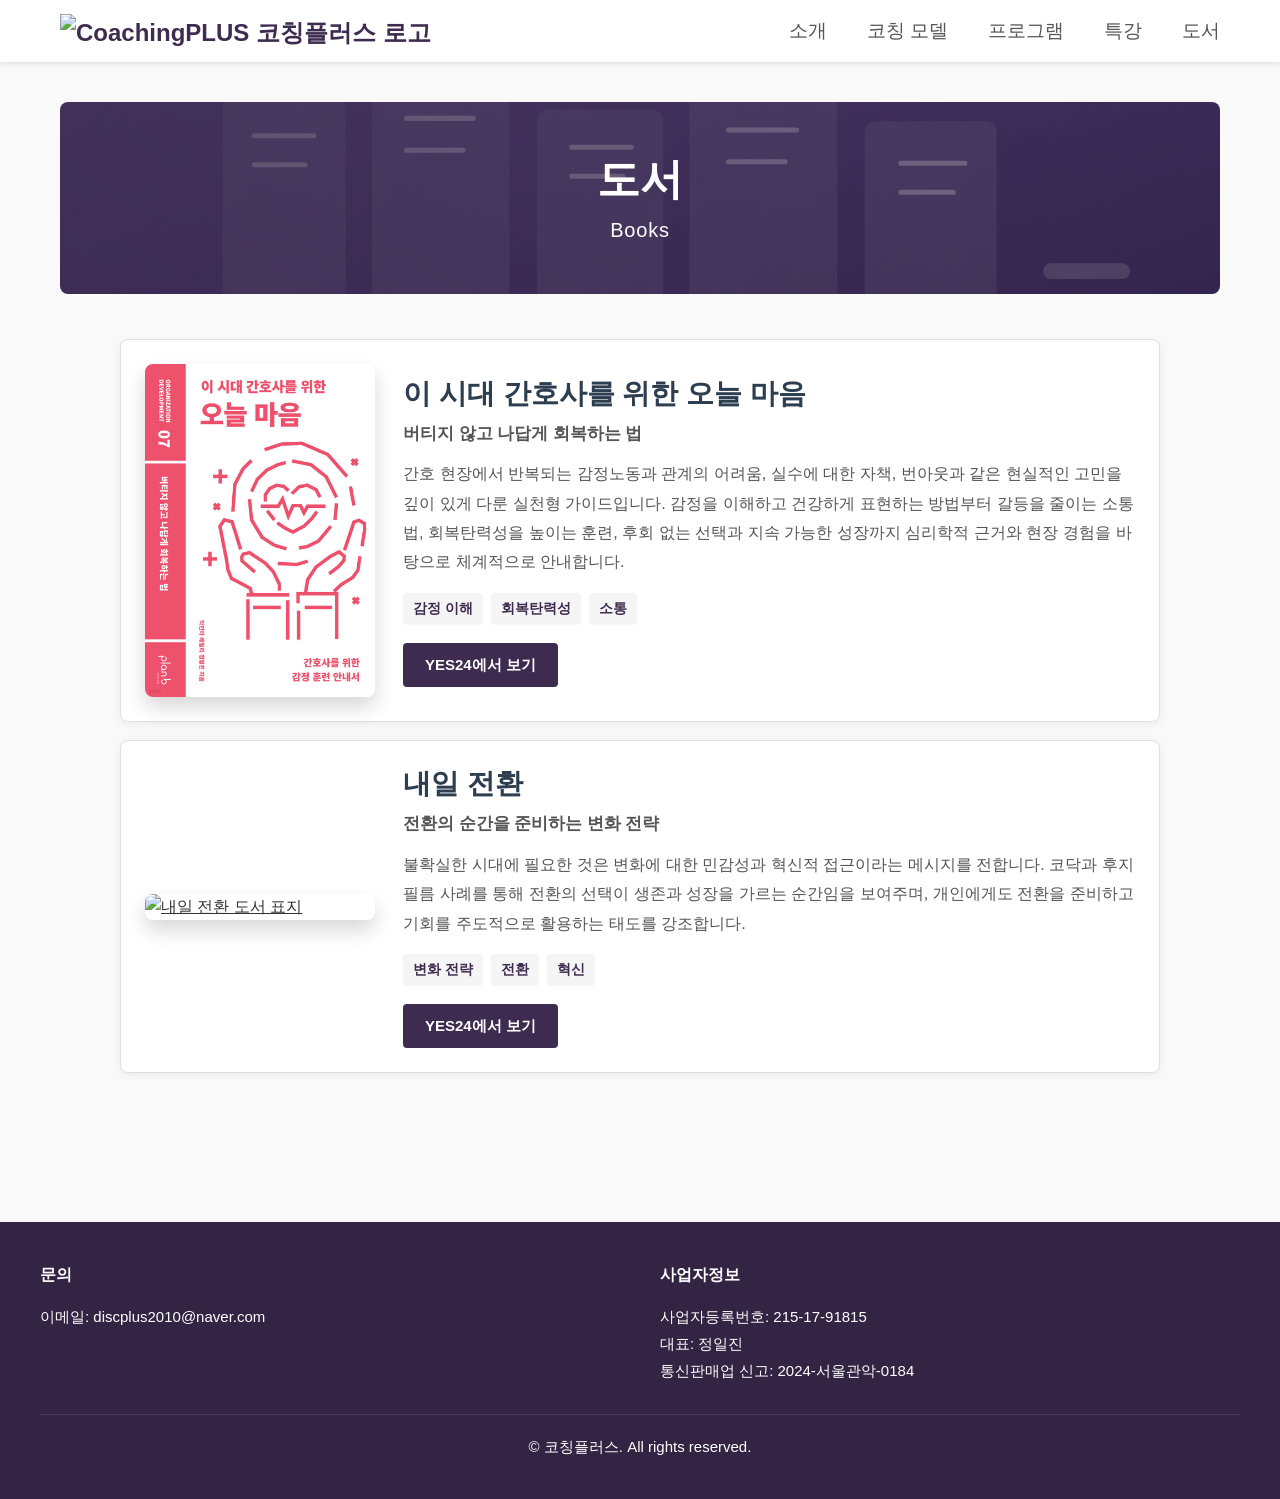
==== book.html @ 4f134e6f "Update CoachingPLUS website design" ====
﻿<!DOCTYPE html>
<html lang="ko">
<head>
    <meta charset="UTF-8">
    <meta name="viewport" content="width=device-width, initial-scale=1.0">
    <title>도서 - 코칭플러스</title>
    <meta name="description" content="코칭플러스의 도서 소개 페이지입니다.">
    <meta name="theme-color" content="#3e2c50">
    <link rel="stylesheet" href="./assets/css/main.css">
</head>
<body>
    <!-- 헤더 & 내비게이션 -->
    <header>
        <div class="header-container">
            <div class="logo">
                <h1>
                    <a href="./index.html">
                        <img class="logo-main" src="./assets/images/logo-main.png" alt="CoachingPLUS 코칭플러스 로고">
                        <img class="logo-symbol" src="./assets/images/logo-symbol.png" alt="CoachingPLUS 코칭플러스 로고">
                    </a>
                </h1>
            </div>
            <nav>
                <ul>
                    <li><a href="./index.html">소개</a></li>
                    <li><a href="./coaching-model.html">코칭 모델</a></li>
                    <li><a href="./programs.html">프로그램</a></li>
                    <li><a href="./special-lecture.html">특강</a></li>
                    <li><a href="./book.html">도서</a></li>
                </ul>
            </nav>
        </div>
    </header>

    <!-- 메인 콘텐츠 -->
    <main>
        <section class="book-hero" aria-labelledby="book-page-title">
            <div class="book-hero-content">
                <h1 id="book-page-title">도서</h1>
                <p>Books</p>
            </div>
        </section>

        <section class="book-path" aria-label="도서 목록">
            <article class="book-node">
                <div class="book-panel">
                    <a class="book-cover-link" href="https://www.yes24.com/product/goods/187260382" aria-label="YES24에서 이 시대 간호사를 위한 오늘 마음 도서 보기">
                        <img class="book-cover" src="./assets/images/이%20시대%20간호사를%20위한%20오늘%20마음%20표지.jfif" alt="이 시대 간호사를 위한 오늘 마음 도서 표지">
                    </a>
                    <div class="book-content">
                        <h2>이 시대 간호사를 위한 오늘 마음</h2>
                        <div class="book-subtitle">버티지 않고 나답게 회복하는 법</div>
                        <p>
                            간호 현장에서 반복되는 감정노동과 관계의 어려움, 실수에 대한 자책, 번아웃과 같은 현실적인 고민을 깊이 있게 다룬
                            실천형 가이드입니다. 감정을 이해하고 건강하게 표현하는 방법부터 갈등을 줄이는 소통법, 회복탄력성을 높이는 훈련, 후회 없는 선택과
                            지속 가능한 성장까지 심리학적 근거와 현장 경험을 바탕으로 체계적으로 안내합니다.
                        </p>
                        <div class="book-tags" aria-label="주요 키워드">
                            <span>감정 이해</span>
                            <span>회복탄력성</span>
                            <span>소통</span>
                        </div>
                        <div class="book-actions">
                            <a class="btn btn-primary" href="https://www.yes24.com/product/goods/187260382">YES24에서 보기</a>
                        </div>
                    </div>
                </div>
            </article>

            <article class="book-node">
                <div class="book-panel">
                    <a class="book-cover-link" href="https://www.yes24.com/product/goods/142873040" aria-label="YES24에서 내일 전환 도서 보기">
                        <img class="book-cover" src="./assets/images/내일%20전환%20표지.jfif" alt="내일 전환 도서 표지">
                    </a>
                    <div class="book-content">
                        <h2>내일 전환</h2>
                        <div class="book-subtitle">전환의 순간을 준비하는 변화 전략</div>
                        <p>
                            불확실한 시대에 필요한 것은 변화에 대한 민감성과 혁신적 접근이라는 메시지를 전합니다.
                            코닥과 후지필름 사례를 통해 전환의 선택이 생존과 성장을 가르는 순간임을 보여주며,
                            개인에게도 전환을 준비하고 기회를 주도적으로 활용하는 태도를 강조합니다.
                        </p>
                        <div class="book-tags" aria-label="주요 키워드">
                            <span>변화 전략</span>
                            <span>전환</span>
                            <span>혁신</span>
                        </div>
                        <div class="book-actions">
                            <a class="btn btn-primary" href="https://www.yes24.com/product/goods/142873040">YES24에서 보기</a>
                        </div>
                    </div>
                </div>
            </article>
        </section>
    </main>

    <!-- Footer -->
    <footer>
        <div class="footer-content">
            <div class="footer-section">
                <h3>문의</h3>
                <p>이메일: discplus2010@naver.com</p>
            </div>

            <div class="footer-section">
                <h3>사업자정보</h3>
                <p>사업자등록번호: 215-17-91815<br>대표: 정일진<br>통신판매업 신고: 2024-서울관악-0184</p>
            </div>
        </div>
        <div class="footer-bottom">
            <p>&copy; 코칭플러스. All rights reserved.</p>
        </div>
    </footer>
</body>
</html>
---- assets/css/main.css ----
﻿:root {
    color-scheme: light;
    --brand-dark: #332444;
    --brand-standard: #3e2c50;
    --brand-bright: #4b3765;
    --brand-border: #46375e;
    --text-black: #333333;
    --text-dark: #2c3e50;
    --text-body: #555555;
    --text-muted: #666666;
    --text-subtle: #7b8a97;
    --text-meta: #6c7a88;
    --text-desc: #4f5b66;
    --text-light: #999999;
    --text-white: #ffffff;
    --bg-page: #f9f9f9;
    --bg-surface: #ffffff;
    --bg-soft: #f5f5f5;
    --bg-soft-2: #e8e8e8;
    --gray-300: #bbbbbb;
    --gray-400: #999999;
    --border-light: #e0e0e0;
    --border-soft: #e8e8e8;
    --border-muted: #e0e6ec;
    --border-hover: #d6dde6;
}

* {
    margin: 0;
    padding: 0;
    box-sizing: border-box;
}

body {
    font-family: "Noto Sans KR", "Segoe UI", "Apple SD Gothic Neo", "Malgun Gothic", sans-serif;
    color: var(--text-black);
    line-height: 1.6;
    background-color: var(--bg-page);
}

a {
    color: inherit;
}

a:focus-visible,
button:focus-visible {
    outline: 2px solid var(--brand-standard);
    outline-offset: 2px;
}

button {
    font-family: inherit;
}

header {
    background-color: var(--bg-surface);
    box-shadow: 0 2px 4px rgba(0, 0, 0, 0.1);
    position: sticky;
    top: 0;
    z-index: 100;
}

.header-container {
    display: flex;
    justify-content: space-between;
    align-items: center;
    max-width: 1200px;
    margin: 0 auto;
    padding: 0 20px;
}

.logo h1 {
    font-size: 24px;
    font-weight: 700;
    color: var(--brand-standard);
    padding: 6px 0;
}

.logo a {
    display: inline-flex;
    align-items: center;
    gap: 8px;
    text-decoration: none;
}

.logo img {
    display: block;
    height: 44px;
    width: auto;
    margin-top: 6px;
    transform: translateY(2px);
}

header .logo .logo-main {
    display: block;
}

header .logo .logo-symbol {
    display: none;
}

nav ul {
    list-style: none;
    display: flex;
    gap: 40px;
}

nav a {
    text-decoration: none;
    color: var(--text-body);
    font-size: 19px;
    font-weight: 500;
    transition: color 0.3s;
}

nav a:hover {
    color: var(--brand-standard);
}

main {
    max-width: 1200px;
    margin: 0 auto;
    padding: 0 20px;
}

.page-header {
    background: linear-gradient(135deg, var(--bg-soft) 0%, var(--bg-soft-2) 100%);
    padding: 60px 20px;
    text-align: center;
    border-radius: 8px;
    margin: 40px 0 60px;
}

.page-header h1 {
    font-size: 42px;
    font-weight: 700;
    color: var(--brand-standard);
    margin-bottom: 15px;
}

.page-header p {
    font-size: 20px;
    font-weight: 600;
    color: var(--text-body);
}

.btn {
    padding: 14px 32px;
    font-size: 16px;
    font-weight: 600;
    border: none;
    border-radius: 4px;
    cursor: pointer;
    transition: all 0.3s;
    text-decoration: none;
    display: inline-block;
}

.btn-primary {
    background-color: var(--brand-standard);
    color: var(--text-white);
}

.btn-primary:hover {
    background-color: var(--brand-dark);
    transform: translateY(-2px);
    box-shadow: 0 4px 8px rgba(0, 0, 0, 0.2);
}

.btn-secondary {
    background-color: var(--gray-300);
    color: var(--text-white);
}

.btn-secondary:hover {
    background-color: var(--gray-400);
    transform: translateY(-2px);
    box-shadow: 0 4px 8px rgba(0, 0, 0, 0.2);
}

.btn-outline {
    background-color: var(--bg-surface);
    border: 2px solid var(--brand-standard);
    color: var(--brand-standard);
}

.btn-outline:hover {
    background-color: var(--brand-standard);
    color: var(--text-white);
}

footer {
    background-color: var(--brand-dark);
    color: var(--text-white);
    padding: 40px 20px;
    margin-top: 80px;
}

.footer-content {
    max-width: 1200px;
    margin: 0 auto;
    display: grid;
    grid-template-columns: repeat(auto-fit, minmax(250px, 1fr));
    gap: 40px;
    margin-bottom: 30px;
}

.footer-section h3 {
    font-size: 16px;
    font-weight: 700;
    margin-bottom: 15px;
    color: var(--text-white);
}

.footer-section p {
    font-size: 15px;
    color: var(--text-white);
    line-height: 1.8;
}

.footer-bottom {
    max-width: 1200px;
    margin: 0 auto;
    padding-top: 20px;
    border-top: 1px solid var(--brand-border);
    text-align: center;
    font-size: 15px;
    color: var(--text-white);
}

/* Programs accordion */
.programs-accordion details {
    background: var(--bg-surface);
    border: 1px solid var(--border-light);
    border-radius: 8px;
    box-shadow: 0 2px 8px rgba(0, 0, 0, 0.06);
    overflow: hidden;
}

.programs-accordion summary {
    list-style: none;
    cursor: pointer;
    padding: 20px 22px;
    position: relative;
    padding-right: 48px;
}

.programs-accordion summary::-webkit-details-marker {
    display: none;
}

.programs-accordion summary::after {
    content: "∨";
    position: absolute;
    right: 20px;
    top: 50%;
    color: #aaaaaa;
    font-size: 0.92rem;
    font-weight: 700;
    line-height: 1;
    transform: translateY(-50%) scaleX(1.28) scaleY(0.72);
    transition: transform 0.22s ease;
}

.programs-accordion details[open] summary::after {
    transform: translateY(-50%) rotate(180deg) scaleX(1.28) scaleY(0.72);
}

.programs-accordion details[open] summary {
    border-bottom: 1px solid var(--border-light);
}

@media (max-width: 768px) {
    .programs-accordion summary {
        padding: 18px 18px;
        padding-right: 44px;
    }

    .programs-accordion summary::after {
        right: 16px;
    }
}

@media (max-width: 768px) {
    .header-container {
        flex-direction: column;
        gap: 15px;
    }

    nav ul {
        gap: 15px;
        font-size: 15px;
    }

    .page-header h1 {
        font-size: 32px;
    }

    .logo img {
        height: 34px;
        margin-top: 6px;
        transform: translateY(2px);
    }

    header .logo .logo-main {
        display: none;
    }

    header .logo .logo-symbol {
        display: inline-block;
    }
}

/* Home page */
.home-hero {
    position: relative;
    overflow: hidden;
    border-radius: 8px;
    margin: 40px 0 0;
    min-height: 370px;
    padding: 84px 24px;
    text-align: center;
    background-color: var(--brand-standard);
}

.home-hero-bg {
    position: absolute;
    inset: 0;
    background-image: url('../images/home-hero-temp.svg');
    background-size: cover;
    background-position: center;
}

.home-hero-overlay {
    position: absolute;
    inset: 0;
    background: var(--brand-dark);
    opacity: 0.65;
}

.home-hero-content {
    position: relative;
    z-index: 2;
    max-width: 920px;
    margin: 0 auto;
}

.home-hero h2 {
    font-size: 50px;
    font-weight: 700;
    color: var(--text-white);
    margin-bottom: 20px;
    line-height: 1.18;
}

.home-hero p {
    color: var(--text-white);
    font-size: 25px;
    font-weight: 700;
    line-height: 1.5;
}

.home-focus {
    background-color: var(--bg-page);
    padding: 56px 0 96px;
}

.home-focus h2 {
    text-align: center;
    color: var(--text-dark);
    font-size: 1.65rem;
    font-weight: 700;
    margin-bottom: 2.1rem;
}

.home-page-links {
    margin: 16px 0 94px;
    padding: 0;
}

.home-page-link-intro {
    max-width: 1040px;
    margin: 0 auto 1.35rem;
    color: var(--text-dark);
    font-size: 1.28rem;
    font-weight: 500;
    line-height: 1.7;
    text-align: center;
}

.home-page-link-grid {
    display: grid;
    grid-template-columns: 1fr;
    gap: 10px;
    max-width: 1040px;
    margin: 0 auto;
}

.home-page-link {
    position: relative;
    display: grid;
    grid-template-columns: minmax(150px, 205px) 1fr;
    align-items: center;
    gap: 18px;
    min-height: 104px;
    padding: 16px 22px;
    border-radius: 10px;
    overflow: hidden;
    text-decoration: none;
    font-size: 16px;
    color: var(--text-white);
    border: 1px solid rgba(255, 255, 255, 0.18);
    background-size: cover;
    background-position: center;
    background-repeat: no-repeat;
    transition: transform 0.2s ease, box-shadow 0.2s ease, filter 0.2s ease;
}

.home-page-link-title {
    display: block;
    font-size: 24px;
    font-weight: 700;
    line-height: 1.2;
    text-shadow: 0 1px 2px rgba(0, 0, 0, 0.28);
}

.home-page-link-desc {
    display: block;
    font-size: 18px;
    font-weight: 400;
    color: var(--text-white);
    line-height: 1.5;
    text-shadow: 0 1px 2px rgba(0, 0, 0, 0.25);
}

.home-page-link-model {
    background-image: linear-gradient(120deg, rgba(67, 78, 96, 0.83) 0%, rgba(61, 72, 89, 0.72) 56%, rgba(56, 66, 82, 0.66) 100%), url('../images/link-model-temp.svg');
}

.home-page-link-programs {
    background-image: linear-gradient(120deg, rgba(74, 93, 89, 0.84) 0%, rgba(68, 85, 82, 0.74) 54%, rgba(62, 78, 76, 0.68) 100%), url('../images/link-programs-temp.svg');
}

.home-page-link-lecture {
    background-image: linear-gradient(120deg, rgba(92, 83, 99, 0.84) 0%, rgba(84, 75, 92, 0.74) 56%, rgba(78, 70, 86, 0.68) 100%), url('../images/link-lecture-temp.svg');
}

.home-page-link-book {
    background-image: linear-gradient(120deg, rgba(97, 88, 76, 0.84) 0%, rgba(89, 80, 70, 0.74) 56%, rgba(80, 72, 64, 0.68) 100%), url('../images/link-book-temp.svg');
}

.home-page-link:hover,
.home-page-link:focus-visible {
    transform: translateY(-1px);
    box-shadow: 0 8px 16px rgba(0, 0, 0, 0.16);
    filter: brightness(1.04);
}

.home-focus-grid {
    display: grid;
    grid-template-columns: repeat(2, minmax(0, 1fr));
    gap: 14px;
    max-width: 1040px;
    margin: 0 auto;
}

.focus-card {
    position: relative;
    height: 214px;
    border-radius: 10px;
    overflow: hidden;
}

.focus-card-bg {
    position: absolute;
    inset: 0;
    background-size: cover;
    background-position: center;
    filter: saturate(0.85) brightness(0.87);
    transition: transform 0.3s ease;
}

.focus-card-overlay {
    position: absolute;
    inset: 0;
    background: linear-gradient(140deg, rgba(46, 37, 67, 0.79) 0%, rgba(36, 30, 56, 0.73) 100%);
    opacity: 0.66;
    transition: opacity 0.3s ease;
}

.focus-card-perspectives .focus-card-overlay {
    background: linear-gradient(140deg, rgba(59, 45, 85, 0.8) 0%, rgba(37, 53, 75, 0.72) 100%);
}

.focus-card-process .focus-card-overlay {
    background: linear-gradient(140deg, rgba(45, 68, 79, 0.79) 0%, rgba(53, 64, 77, 0.72) 100%);
}

.focus-card-concept .focus-card-overlay {
    background: linear-gradient(140deg, rgba(76, 49, 88, 0.8) 0%, rgba(60, 43, 76, 0.72) 100%);
}

.focus-card-intervention .focus-card-overlay {
    background: linear-gradient(140deg, rgba(82, 57, 54, 0.8) 0%, rgba(62, 51, 70, 0.72) 100%);
}

.focus-card-content {
    position: relative;
    z-index: 2;
    width: 100%;
    height: 100%;
    padding: 0.95rem;
    display: flex;
    align-items: center;
}

.focus-card-left {
    width: 38%;
    min-width: 0;
}

.focus-card-left h3 {
    color: var(--text-white);
    font-size: 1.62rem;
    font-weight: 700;
    line-height: 1.3;
}

.focus-card-left p {
    margin-top: 3px;
    color: var(--text-white);
    font-size: 1.04rem;
    font-weight: 400;
}

.focus-card-divider {
    width: 1px;
    height: 56px;
    margin: 0 8px;
    flex-shrink: 0;
    background: rgba(220, 224, 242, 0.23);
}

.focus-card-right {
    width: 62%;
    color: var(--text-white);
    font-size: 1.24rem;
    font-weight: 400;
    line-height: 1.58;
}

.focus-card:hover .focus-card-bg,
.focus-card:focus-within .focus-card-bg {
    transform: scale(1.05);
}

.focus-card:hover .focus-card-overlay,
.focus-card:focus-within .focus-card-overlay {
    opacity: 0.55;
}

.bg-perspectives {
    background-image: url('../images/card-perspectives-temp.svg');
}

.bg-process {
    background-image: url('../images/card-process-temp.svg');
}

.bg-concept {
    background-image: url('../images/card-concept-temp.svg');
}

.bg-intervention {
    background-image: url('../images/card-intervention-temp.svg');
}

@media (max-width: 768px) {
    .home-hero {
        min-height: 300px;
        padding: 64px 18px;
        margin: 40px 0 0;
    }

    .home-hero h2 {
        font-size: 36px;
    }

    .home-hero p {
        font-size: 19.5px;
        font-weight: 700;
        line-height: 1.6;
    }

    .home-focus {
        padding: 42px 0 82px;
    }

    .home-focus h2 {
        font-size: 1.42rem;
        margin-bottom: 1.8rem;
    }

    .focus-card-content {
        padding: 0.65rem;
    }

    .focus-card-left h3 {
        font-size: 1.26rem;
    }

    .focus-card-left p {
        font-size: 0.86rem;
    }

    .focus-card-right {
        font-size: 1rem;
    }

    .home-page-links {
        padding: 0;
        margin: 8px 0 76px;
    }

    .home-page-link-intro {
        margin-bottom: 1.05rem;
        padding: 0 0.5rem;
        font-size: 1.08rem;
        line-height: 1.65;
    }

    .home-page-link {
        grid-template-columns: minmax(110px, 136px) 1fr;
        gap: 12px;
        min-height: 92px;
        padding: 13px 15px;
    }

    .home-page-link-title {
        font-size: 19.5px;
    }

    .home-page-link-desc {
        font-size: 15px;
        font-weight: 400;
    }
}

/* Coaching model page */
.cm-page-header {
    background-color: var(--brand-dark);
    background-image: linear-gradient(120deg, rgba(51, 36, 68, 0.72), rgba(47, 34, 71, 0.5)), url('../images/model-hero-temp.svg');
    background-size: cover;
    background-position: center;
    text-align: center;
    padding: 3rem 2rem;
    border-radius: 8px;
    margin: 40px 0 0;
}

.cm-page-header h1 {
    font-size: 2.7rem;
    font-weight: 700;
    color: var(--text-white);
    line-height: 1.35;
}

.cm-page-header p {
    margin-top: 6px;
    font-size: 1.25rem;
    color: var(--text-white);
    opacity: 1;
    letter-spacing: 0.04em;
}

.stages-wrap {
    background: var(--bg-page);
    padding: 2.5rem 2rem;
    margin-bottom: 80px;
}

.stage {
    display: flex;
    align-items: stretch;
}

.tl-col {
    width: 52px;
    flex-shrink: 0;
    display: flex;
    flex-direction: column;
    align-items: center;
}

.tl-dot {
    width: 39px;
    height: 39px;
    border-radius: 50%;
    background: var(--brand-bright);
    color: var(--text-white);
    font-size: 1rem;
    font-weight: 700;
    display: flex;
    align-items: center;
    justify-content: center;
}

.tl-line {
    width: 2px;
    background: #cbb7de;
    flex: 1;
    margin-top: 8px;
}

.stage-body {
    flex: 1;
    padding-left: 1.3rem;
    padding-bottom: 1.9rem;
}

.stage:last-child .stage-body {
    padding-bottom: 0;
}

.stage-hd-card {
    height: 108px;
    border-radius: 8px;
    overflow: hidden;
    position: relative;
}

.hd-bg {
    position: absolute;
    inset: 0;
    background-size: cover;
    background-position: center;
    display: none;
}

.hd-ov {
    position: absolute;
    inset: 0;
    background: var(--brand-dark);
    opacity: 1;
}

.hd-txt {
    position: relative;
    z-index: 2;
    padding: 0.72rem 1.25rem;
    height: 100%;
    display: flex;
    flex-direction: column;
    justify-content: center;
}

.hd-label {
    font-size: 0.8rem;
    color: var(--text-white);
    opacity: 1;
    letter-spacing: 0.1em;
    font-weight: 700;
    margin-bottom: 3px;
}

.hd-title {
    font-size: 1.28rem;
    font-weight: 700;
    color: var(--text-white);
    line-height: 1.35;
}

.hd-desc {
    font-size: 0.94rem;
    color: var(--text-white);
    opacity: 1;
    margin-top: 2px;
    line-height: 1.5;
}

.model-cards {
    margin-top: 6px;
    display: flex;
    flex-direction: column;
    gap: 8px;
}

.mcard {
    background: var(--bg-surface);
    border: 1px solid var(--border-light);
    border-radius: 8px;
    overflow: hidden;
}

.mcard.featured {
    border: 1px solid var(--border-light);
    border-radius: 8px;
}

.mbtn {
    width: 100%;
    display: flex;
    align-items: center;
    justify-content: space-between;
    padding: 1rem 1.2rem;
    background: none;
    border: none;
    cursor: pointer;
    text-align: left;
    gap: 8px;
}

.mbtn:hover {
    background: var(--bg-soft);
}

.mbtn-left {
    display: flex;
    flex-direction: column;
}

.mkr {
    font-size: 1.08rem;
    font-weight: 700;
    color: var(--text-black);
    line-height: 1.4;
}

.men {
    font-size: 0.88rem;
    color: var(--text-body);
    margin-top: 2px;
    line-height: 1.45;
}

.acc-icon {
    flex-shrink: 0;
    min-width: 1.35rem;
    font-size: 0.82rem;
    font-weight: 700;
    color: #aaaaaa;
    line-height: 1;
    text-align: center;
    transform: scaleX(1.28) scaleY(0.72);
    transition: transform 0.22s ease;
}

.mbtn[aria-expanded="true"] .acc-icon {
    transform: rotate(180deg) scaleX(1.28) scaleY(0.72);
}

.mdetail {
    display: none;
    border-top: 1px solid var(--border-light);
}

.mdetail-inner {
    display: flex;
}

.mdetail-img {
    width: 130px;
    flex-shrink: 0;
    min-height: 100px;
    background-size: cover;
    background-position: center;
}

.mdetail-img.no-img {
    display: none;
}

.mdetail-text {
    flex: 1;
    padding: 0.95rem 1.2rem;
}

.msummary {
    font-size: 0.98rem;
    font-weight: 500;
    color: var(--text-black);
    line-height: 1.75;
}

.mrole {
    font-size: 0.88rem;
    color: var(--brand-standard);
    font-weight: 700;
    margin-top: 6px;
    line-height: 1.5;
}

@media (max-width: 900px) {
    .stages-wrap {
        padding: 2rem 0.5rem;
    }
}

@media (max-width: 768px) {
    .cm-page-header {
        padding: 2.4rem 1.3rem;
    }

    .cm-page-header h1 {
        font-size: 2.05rem;
    }

    .cm-page-header p {
        font-size: 1rem;
    }

    .stage-body {
        padding-left: 0.9rem;
        padding-bottom: 1.6rem;
    }

    .stage-hd-card {
        height: 104px;
    }

    .hd-title {
        font-size: 1.1rem;
    }

    .hd-desc {
        font-size: 0.82rem;
    }

    .mkr {
        font-size: 0.98rem;
    }

    .men {
        font-size: 0.8rem;
    }

    .msummary {
        font-size: 0.9rem;
    }

    .mrole {
        font-size: 0.8rem;
    }

    .mdetail-inner {
        flex-direction: column;
    }

    .mdetail-img {
        width: 100%;
        min-height: 130px;
    }
}

/* Programs page */
.programs-intro {
    max-width: 800px;
    margin: 40px auto 30px;
    color: var(--text-body);
    font-size: 16px;
    line-height: 1.7;
}

.programs-accordion {
    max-width: 900px;
    margin: 0 auto 80px;
    display: grid;
    gap: 16px;
}

.programs-accordion summary {
    display: grid;
    grid-template-columns: 1fr auto;
    gap: 12px;
    align-items: center;
}

.programs-accordion .summary-text {
    display: grid;
    gap: 6px;
}

.programs-accordion .summary-title {
    font-size: 18px;
    font-weight: 700;
    color: var(--brand-standard);
}

.programs-accordion .summary-desc {
    font-size: 15px;
    font-weight: 600;
    color: var(--text-muted);
}

.programs-accordion .program-body {
    display: grid;
    gap: 12px;
    padding: 16px 20px 20px;
    color: var(--text-body);
    font-size: 15px;
    line-height: 1.7;
}

.programs-accordion .program-body h3 {
    font-size: 15px;
    color: var(--brand-standard);
}

.programs-accordion .program-body ul {
    list-style: none;
    display: grid;
    gap: 8px;
}

.programs-accordion .program-body li {
    padding-left: 16px;
    position: relative;
}

.programs-accordion .program-body li:before {
    content: '•';
    position: absolute;
    left: 0;
    color: var(--text-light);
}

@media (max-width: 768px) {
    .programs-intro {
        margin: 30px 0 20px;
        font-size: 15px;
    }

    .programs-accordion summary {
        padding: 18px 18px;
    }

    .programs-accordion .summary-title {
        font-size: 16px;
    }

    .programs-accordion .summary-desc {
        font-size: 15px;
    }
}

/* Special lecture page */
.lecture-page-header {
    background-color: var(--brand-dark);
    background-image: linear-gradient(120deg, rgba(51, 36, 68, 0.72), rgba(47, 34, 71, 0.5)), url('../images/lecture-hero-temp.svg');
    background-size: cover;
    background-position: center;
    text-align: center;
    padding: 3rem 2rem;
    border-radius: 8px;
    margin: 40px 0 0;
}

.lecture-page-header h1 {
    font-size: 2.7rem;
    font-weight: 700;
    color: var(--text-white);
    line-height: 1.35;
}

.lecture-page-header p {
    margin-top: 6px;
    font-size: 1.25rem;
    color: var(--text-white);
    opacity: 1;
    letter-spacing: 0.04em;
}

.lecture-programs {
    background: var(--bg-page);
    padding: 2.8rem 2rem 3.8rem;
    margin-bottom: 88px;
}

.lecture-desc {
    max-width: 1040px;
    margin: 0 auto 1.6rem;
    text-align: center;
    color: var(--text-body);
}

.lecture-desc p {
    font-size: 1.08rem;
    font-weight: 600;
    line-height: 1.75;
}

.lecture-tab-list {
    display: grid;
    grid-template-columns: repeat(3, minmax(0, 1fr));
    gap: 12px;
    max-width: 1040px;
    margin: 0 auto;
}

.lecture-tab-btn {
    position: relative;
    min-height: 82px;
    padding: 0.92rem 1.05rem;
    border: 1px solid var(--border-light);
    border-radius: 8px;
    background: var(--bg-surface);
    color: var(--text-body);
    cursor: pointer;
    text-align: left;
    box-shadow: 0 4px 12px rgba(0, 0, 0, 0.06);
    transition: transform 0.2s ease, box-shadow 0.2s ease, border-color 0.2s ease, background-color 0.2s ease;
}

.lecture-tab-btn::before {
    content: "";
    position: absolute;
    top: 0;
    left: 0;
    right: 0;
    height: 4px;
    background: var(--brand-standard);
    opacity: 0.45;
}

.lecture-tab-btn:hover,
.lecture-tab-btn:focus-visible {
    transform: translateY(-2px);
    border-color: var(--brand-standard);
    box-shadow: 0 10px 20px rgba(62, 44, 80, 0.14);
}

.lecture-tab-btn.active {
    background: var(--brand-standard);
    border-color: var(--brand-standard);
    color: var(--text-white);
    box-shadow: 0 12px 24px rgba(62, 44, 80, 0.22);
}

.lecture-tab-btn.active::before {
    background: rgba(255, 255, 255, 0.68);
    opacity: 1;
}

.lecture-tab-title,
.lecture-tab-subtitle {
    display: block;
}

.lecture-tab-title {
    font-size: 1.08rem;
    font-weight: 700;
    line-height: 1.25;
}

.lecture-tab-subtitle {
    margin-top: 5px;
    font-size: 0.88rem;
    font-weight: 600;
    color: var(--text-body);
}

.lecture-tab-btn.active .lecture-tab-subtitle {
    color: var(--text-white);
}

.lecture-panel-wrap {
    max-width: 1040px;
    margin: 0 auto;
    padding-top: 1.4rem;
}

.lecture-panel {
    display: none;
}

.lecture-panel.active {
    display: block;
}

.lecture-panel-lead {
    color: var(--text-black);
    font-size: 1.16rem;
    font-weight: 600;
    line-height: 1.7;
    margin: 0 0 1.1rem;
    padding: 0 2px;
}

.lecture-card-stack {
    display: grid;
    gap: 12px;
}

.lecture-topic-card {
    background: var(--bg-surface);
    border: 1px solid var(--border-light);
    border-left: 5px solid var(--brand-standard);
    border-radius: 8px;
    padding: 1.2rem 1.35rem;
    box-shadow: 0 3px 10px rgba(0, 0, 0, 0.06);
}

.lecture-topic-card h2 {
    color: var(--text-dark);
    font-size: 1.18rem;
    font-weight: 700;
    line-height: 1.35;
    margin-bottom: 6px;
}

.lecture-topic-card p {
    color: var(--text-black);
    font-size: 1rem;
    font-weight: 500;
    line-height: 1.7;
}

.lecture-card-model {
    margin-top: 7px;
    color: var(--brand-bright);
    font-size: 0.94rem;
    font-weight: 700;
    line-height: 1.5;
}

.lecture-tags {
    display: flex;
    flex-wrap: wrap;
    gap: 6px;
    margin-top: 10px;
}

.lecture-tags span {
    display: inline-flex;
    align-items: center;
    min-height: 28px;
    padding: 4px 10px;
    border-radius: 999px;
    background: #f0ecf5;
    color: var(--brand-bright);
    font-size: 0.78rem;
    font-weight: 700;
}

@media (max-width: 768px) {
    .lecture-page-header {
        padding: 2.4rem 1.3rem;
    }

    .lecture-page-header h1 {
        font-size: 2.05rem;
    }

    .lecture-page-header p {
        font-size: 1rem;
    }

    .lecture-programs {
        padding: 1.7rem 0.5rem 2.5rem;
    }

    .lecture-desc p {
        font-size: 0.96rem;
    }

    .lecture-tab-list {
        grid-template-columns: 1fr;
        gap: 9px;
    }

    .lecture-tab-btn {
        min-height: 76px;
        text-align: center;
    }

    .lecture-tab-title {
        font-size: 1rem;
    }

    .lecture-tab-subtitle {
        font-size: 0.86rem;
    }

    .lecture-panel-lead {
        font-size: 1rem;
        line-height: 1.65;
        margin-bottom: 0.9rem;
    }

    .lecture-topic-card {
        padding: 1.05rem 1.1rem;
    }

    .lecture-topic-card h2 {
        font-size: 1.02rem;
    }

    .lecture-topic-card p {
        font-size: 0.9rem;
    }
}

/* Book page */
.book-hero {
    position: relative;
    overflow: hidden;
    background-color: var(--brand-dark);
    background-image: linear-gradient(120deg, rgba(51, 36, 68, 0.72), rgba(47, 34, 71, 0.5)), url('../images/book-hero-temp.svg');
    background-size: cover;
    background-position: center;
    text-align: center;
    padding: 3rem 2rem;
    border-radius: 8px;
    margin: 40px 0 0;
}

.book-hero-content {
    position: relative;
    z-index: 2;
    max-width: 1040px;
    margin: 0 auto;
}

.book-hero-content p {
    margin-top: 6px;
    color: var(--text-white);
    opacity: 1;
    font-size: 1.25rem;
    letter-spacing: 0.04em;
}

.book-hero-content h1 {
    font-size: 2.7rem;
    font-weight: 700;
    color: var(--text-white);
    line-height: 1.35;
}

.book-path {
    max-width: none;
    margin: 0 0 88px;
    padding: 2.8rem 2rem 3.8rem;
    background: var(--bg-page);
}

.book-node {
    max-width: 1040px;
    margin: 0 auto 18px;
}

.book-panel {
    display: grid;
    grid-template-columns: minmax(170px, 230px) 1fr;
    gap: 28px;
    align-items: center;
    background: var(--bg-surface);
    border: 1px solid var(--border-light);
    border-radius: 8px;
    padding: 24px;
    box-shadow: 0 2px 8px rgba(0, 0, 0, 0.06);
}

.book-node:last-child {
    margin-bottom: 0;
}

.book-cover-link {
    display: block;
    justify-self: center;
    width: 100%;
    max-width: 230px;
}

.book-cover {
    width: 100%;
    height: auto;
    border-radius: 8px;
    box-shadow: 0 10px 20px rgba(0, 0, 0, 0.16);
    display: block;
}

.book-content h2 {
    font-size: 1.76rem;
    color: var(--text-dark);
    line-height: 1.35;
    margin-bottom: 8px;
}

.book-subtitle {
    font-size: 1.04rem;
    font-weight: 700;
    color: var(--text-body);
    margin-bottom: 12px;
}

.book-content p {
    font-size: 1.02rem;
    color: var(--text-body);
    line-height: 1.8;
}

.book-tags {
    display: flex;
    flex-wrap: wrap;
    gap: 8px;
    margin-top: 16px;
}

.book-tags span {
    display: inline-flex;
    align-items: center;
    min-height: 30px;
    padding: 5px 10px;
    border-radius: 4px;
    background: var(--bg-soft);
    color: var(--brand-standard);
    font-size: 0.86rem;
    font-weight: 700;
}

.book-actions {
    display: flex;
    gap: 12px;
    align-items: center;
    margin-top: 18px;
}

.book-actions a {
    text-decoration: none;
}

.book-actions .btn {
    padding: 10px 22px;
    font-size: 15px;
}

@media (max-width: 900px) {
    .book-path {
        padding: 2.2rem 0.5rem 3rem;
    }
}

@media (max-width: 768px) {
    .book-hero {
        padding: 2.6rem 1.3rem;
    }

    .book-hero-content h1 {
        font-size: 2rem;
    }

    .book-panel {
        grid-template-columns: 1fr;
        gap: 20px;
        padding: 22px;
    }

    .book-cover-link {
        max-width: 210px;
    }

    .book-content {
        text-align: center;
    }

    .book-content h2 {
        font-size: 1.34rem;
    }

    .book-tags,
    .book-actions {
        justify-content: center;
    }
}
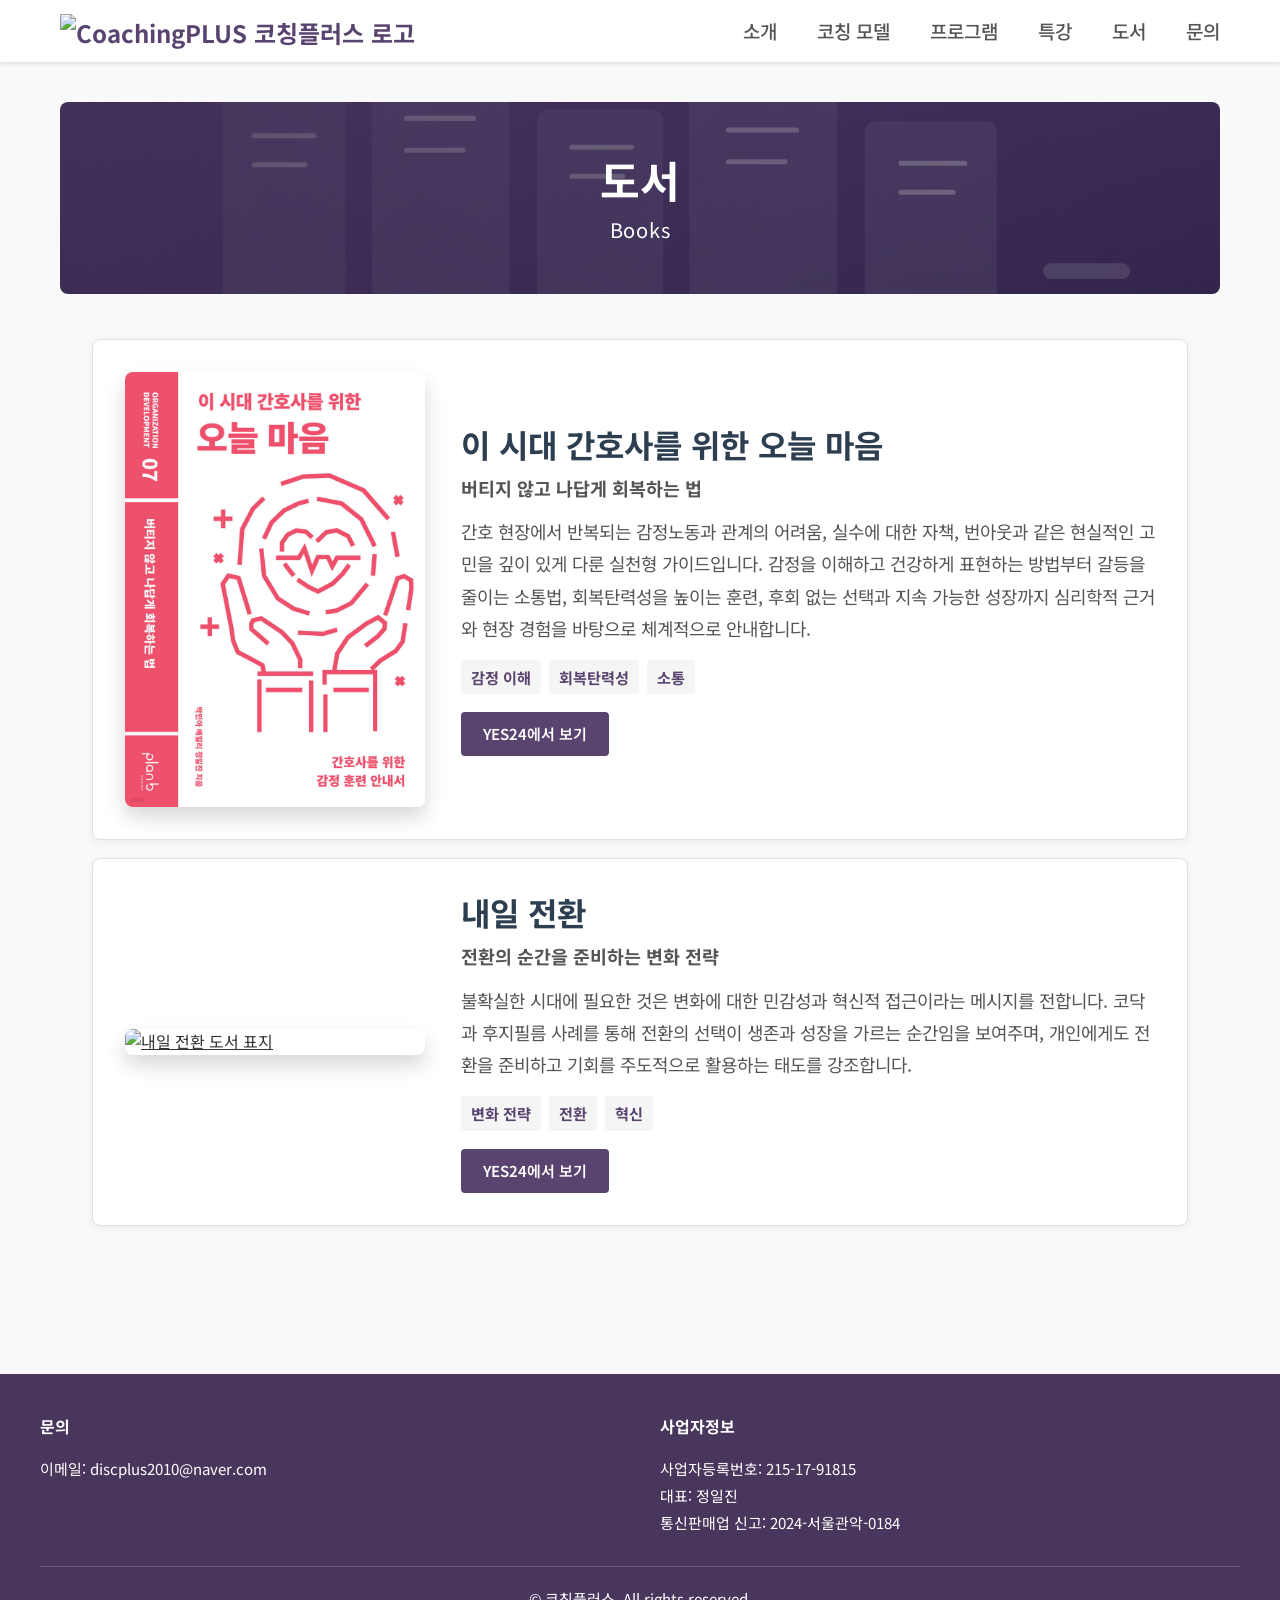
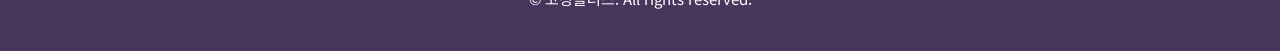
==== commit 37a913c4: "Update inquiry page and homepage sections" ====
--- a/book.html
+++ b/book.html
@@ -27,6 +27,7 @@
                     <li><a href="./programs.html">프로그램</a></li>
                     <li><a href="./special-lecture.html">특강</a></li>
                     <li><a href="./book.html">도서</a></li>
+                    <li><a href="./inquiry.html">문의</a></li>
                 </ul>
             </nav>
         </div>
--- a/assets/css/main.css
+++ b/assets/css/main.css
@@ -1,17 +1,19 @@
-﻿:root {
+﻿@import url('https://fonts.googleapis.com/css2?family=Noto+Sans+KR:wght@400;500;700&display=swap');
+
+:root {
     color-scheme: light;
-    --brand-dark: #332444;
-    --brand-standard: #3e2c50;
-    --brand-bright: #4b3765;
-    --brand-border: #46375e;
+    --brand-dark: #49365c;
+    --brand-standard: #59436f;
+    --brand-bright: #6a5280;
+    --brand-border: #6d5a7f;
     --text-black: #333333;
     --text-dark: #2c3e50;
     --text-body: #555555;
-    --text-muted: #666666;
-    --text-subtle: #7b8a97;
-    --text-meta: #6c7a88;
+    --text-muted: #555555;
+    --text-subtle: #5f6872;
+    --text-meta: #555555;
     --text-desc: #4f5b66;
-    --text-light: #999999;
+    --text-light: #666666;
     --text-white: #ffffff;
     --bg-page: #f9f9f9;
     --bg-surface: #ffffff;
@@ -254,7 +256,7 @@
     position: absolute;
     right: 20px;
     top: 50%;
-    color: #aaaaaa;
+    color: var(--text-muted);
     font-size: 0.92rem;
     font-weight: 700;
     line-height: 1;
@@ -341,7 +343,7 @@
 .home-hero-content {
     position: relative;
     z-index: 2;
-    max-width: 920px;
+    max-width: 1040px;
     margin: 0 auto;
 }
 
@@ -451,9 +453,10 @@
 
 .home-page-link:hover,
 .home-page-link:focus-visible {
-    transform: translateY(-1px);
+    transform: none;
     box-shadow: 0 8px 16px rgba(0, 0, 0, 0.16);
-    filter: brightness(1.04);
+    filter: none;
+    z-index: 1;
 }
 
 .home-focus-grid {
@@ -673,226 +676,365 @@
     letter-spacing: 0.04em;
 }
 
-.stages-wrap {
+.flow-section {
     background: var(--bg-page);
-    padding: 2.5rem 2rem;
+    max-width: 1040px;
+    margin: 0 auto;
+    padding: 3.1rem 0 3.2rem;
+}
+
+.flow-label {
+    font-size: 0.82rem;
+    font-weight: 700;
+    color: var(--brand-standard);
+    letter-spacing: 0.1em;
+}
+
+.flow-section > h2 {
+    margin-top: 4px;
+    font-size: 1.76rem;
+    font-weight: 700;
+    color: var(--text-black);
+    line-height: 1.35;
+}
+
+.flow-desc-main {
+    max-width: 1040px;
+    margin-top: 1.35rem;
+    font-size: 1.24rem;
+    color: var(--text-body);
+    line-height: 1.75;
+}
+
+.flow-cards {
+    display: flex;
+    gap: 12px;
+    margin-top: 1.5rem;
+}
+
+.flow-card {
+    flex: 1;
+    display: block;
+    border-radius: 10px;
+    border: 1px solid var(--border-light);
+    padding: 1.2rem 1.3rem;
+    color: inherit;
+    text-decoration: none;
+    transition: transform 0.18s ease, box-shadow 0.18s ease, border-color 0.18s ease;
+}
+
+.flow-card--i {
+    background: #E1F5EE;
+    color: #085041;
+}
+
+.flow-card--ii {
+    background: #E6F1FB;
+    color: #0C447C;
+}
+
+.flow-card--iii {
+    background: #EEEDFE;
+    color: #3C3489;
+}
+
+.flow-card:hover,
+.flow-card:focus-visible {
+    transform: translateY(-2px);
+    border-color: var(--brand-border);
+    box-shadow: 0 8px 16px rgba(62, 44, 80, 0.12);
+}
+
+.flow-card .flow-stage {
+    display: block;
+    margin-bottom: 6px;
+    font-size: 1.02rem;
+    font-weight: 500;
+    color: inherit;
+}
+
+.flow-card .flow-title {
+    font-size: 1.42rem;
+    font-weight: 700;
+    color: inherit;
+    line-height: 1.35;
+}
+
+.flow-card .flow-desc {
+    margin-top: 4px;
+    font-size: 1.12rem;
+    color: inherit;
+    opacity: 0.85;
+    line-height: 1.55;
+}
+
+.flow-arrow {
+    align-self: center;
+    color: #8a7aa0;
+    font-size: 1.5rem;
+    font-weight: 700;
+    line-height: 1;
+}
+
+.stage-section {
+    max-width: 1040px;
+    margin: 0 auto;
+    padding: 0 0 1rem;
+    background: transparent;
+    border-radius: 10px;
+    overflow: hidden;
+    scroll-margin-top: 96px;
+}
+
+.stage-section + .stage-section {
+    margin-top: 2rem;
+}
+
+.stage-section--i {
+    border: 2px solid #9FE1CB;
+}
+
+.stage-section--ii {
+    border: 2px solid #B5D4F4;
+}
+
+.stage-section--iii {
+    border: 2px solid #CECBF6;
     margin-bottom: 80px;
 }
 
-.stage {
-    display: flex;
-    align-items: stretch;
-}
-
-.tl-col {
-    width: 52px;
-    flex-shrink: 0;
-    display: flex;
-    flex-direction: column;
-    align-items: center;
-}
-
-.tl-dot {
-    width: 39px;
-    height: 39px;
-    border-radius: 50%;
-    background: var(--brand-bright);
-    color: var(--text-white);
+.stage-intro {
+    border-radius: 8px 8px 0 0;
+    padding: 1.35rem 1.5rem;
+    margin-bottom: 0;
+    border: none;
+}
+
+.stage-section--i .stage-intro {
+    background: #E1F5EE;
+    border-bottom: 1px solid #9FE1CB;
+}
+
+.stage-section--ii .stage-intro {
+    background: #E6F1FB;
+    border-bottom: 1px solid #B5D4F4;
+}
+
+.stage-section--iii .stage-intro {
+    background: #EEEDFE;
+    border-bottom: 1px solid #CECBF6;
+}
+
+.stage-intro-label {
     font-size: 1rem;
     font-weight: 700;
+    letter-spacing: 0.08em;
+    line-height: 1.45;
+}
+
+.stage-intro-title {
+    margin-top: 4px;
+    font-size: 1.25rem;
+    font-weight: 700;
+    line-height: 1.45;
+    color: var(--text-black);
+}
+
+.stage-intro-desc {
+    margin-top: 6px;
+    font-size: 1.08rem;
+    color: var(--text-body);
+    line-height: 1.7;
+}
+
+.stage-section--i .stage-intro-label {
+    color: #085041;
+}
+
+.stage-section--i .stage-intro-title {
+    color: #085041;
+}
+
+.stage-section--ii .stage-intro-label {
+    color: #0C447C;
+}
+
+.stage-section--ii .stage-intro-title {
+    color: #0C447C;
+}
+
+.stage-section--iii .stage-intro-label {
+    color: #3C3489;
+}
+
+.stage-section--iii .stage-intro-title {
+    color: #3C3489;
+}
+
+.model-list {
+    background: transparent;
+    border: none;
+    border-radius: 0;
+    padding: 0 1.5rem;
+}
+
+.stage-section .model-list {
+    background: transparent;
+}
+
+.model-card {
+    padding: 1.05rem 0;
+    border-bottom: 1px solid var(--border-light);
+}
+
+.model-card:last-child {
+    border-bottom: none;
+}
+
+.model-card-top {
+    display: flex;
+    align-items: flex-start;
+    justify-content: space-between;
+    gap: 8px;
+    margin-bottom: 6px;
+}
+
+.model-name-wrap {
+    display: flex;
+    flex-wrap: wrap;
+    gap: 4px;
+    min-width: 0;
+}
+
+.model-kr {
+    font-size: 1.18rem;
+    font-weight: 700;
+    color: var(--text-black);
+}
+
+.model-en {
+    font-size: 1.05rem;
+    color: var(--text-muted);
+}
+
+.model-role-tag {
+    flex-shrink: 0;
+    padding: 3px 10px;
+    border-radius: 20px;
+    font-size: 0.94rem;
+    white-space: nowrap;
+}
+
+.stage-section--i .model-role-tag {
+    background: transparent;
+    color: #085041;
+    border: 0.5px solid #5DCAA5;
+}
+
+.stage-section--ii .model-role-tag {
+    background: transparent;
+    color: #0C447C;
+    border: 0.5px solid #85B7EB;
+}
+
+.stage-section--iii .model-role-tag {
+    background: transparent;
+    color: #3C3489;
+    border: 0.5px solid #AFA9EC;
+}
+
+.model-desc {
+    font-size: 1.08rem;
+    color: var(--text-body);
+    line-height: 1.7;
+}
+
+.stage-courses {
     display: flex;
     align-items: center;
-    justify-content: center;
-}
-
-.tl-line {
-    width: 2px;
-    background: #cbb7de;
-    flex: 1;
-    margin-top: 8px;
-}
-
-.stage-body {
-    flex: 1;
-    padding-left: 1.3rem;
-    padding-bottom: 1.9rem;
-}
-
-.stage:last-child .stage-body {
-    padding-bottom: 0;
-}
-
-.stage-hd-card {
-    height: 108px;
-    border-radius: 8px;
-    overflow: hidden;
-    position: relative;
-}
-
-.hd-bg {
-    position: absolute;
-    inset: 0;
+    flex-wrap: wrap;
+    gap: 8px;
+    margin: 1rem 1.5rem 0;
+    padding-top: 0.85rem;
+    border-top: 1px solid var(--border-light);
+}
+
+.stage-section .stage-courses {
+    background: transparent;
+}
+
+.courses-label {
+    margin-right: 4px;
+    color: var(--text-muted);
+    font-size: 1.04rem;
+    font-weight: 600;
+}
+
+.course-tag {
+    padding: 5px 10px;
+    border-radius: 20px;
+    background: transparent;
+    border: 1px solid var(--border-light);
+    color: var(--text-body);
+    font-size: 1.04rem;
+}
+
+a.course-tag {
+    text-decoration: none;
+    transition: background 0.18s, color 0.18s;
+}
+
+a.course-tag:hover {
+    background: var(--brand-standard);
+    color: var(--text-white);
+}
+
+.cta-section {
+    background: var(--brand-dark);
+    background-image: linear-gradient(120deg, rgba(51, 36, 68, 0.72), rgba(47, 34, 71, 0.5)), url('../images/model-hero-temp.svg');
     background-size: cover;
     background-position: center;
-    display: none;
-}
-
-.hd-ov {
-    position: absolute;
-    inset: 0;
-    background: var(--brand-dark);
-    opacity: 1;
-}
-
-.hd-txt {
-    position: relative;
-    z-index: 2;
-    padding: 0.72rem 1.25rem;
-    height: 100%;
-    display: flex;
-    flex-direction: column;
-    justify-content: center;
-}
-
-.hd-label {
-    font-size: 0.8rem;
+    padding: 2.8rem 2rem;
+    text-align: center;
+}
+
+.cta-inner {
+    max-width: 1040px;
+    margin: 0 auto;
+}
+
+.cta-text {
+    font-size: 1.08rem;
     color: var(--text-white);
-    opacity: 1;
-    letter-spacing: 0.1em;
+    opacity: 0.88;
+    line-height: 1.7;
+    margin-bottom: 1.2rem;
+}
+
+.cta-btn {
+    display: inline-block;
+    padding: 0.72rem 1.8rem;
+    background: var(--text-white);
+    color: var(--brand-dark);
+    font-size: 1rem;
     font-weight: 700;
-    margin-bottom: 3px;
-}
-
-.hd-title {
-    font-size: 1.28rem;
-    font-weight: 700;
-    color: var(--text-white);
-    line-height: 1.35;
-}
-
-.hd-desc {
-    font-size: 0.94rem;
-    color: var(--text-white);
-    opacity: 1;
-    margin-top: 2px;
-    line-height: 1.5;
-}
-
-.model-cards {
-    margin-top: 6px;
-    display: flex;
-    flex-direction: column;
-    gap: 8px;
-}
-
-.mcard {
-    background: var(--bg-surface);
-    border: 1px solid var(--border-light);
-    border-radius: 8px;
-    overflow: hidden;
-}
-
-.mcard.featured {
-    border: 1px solid var(--border-light);
-    border-radius: 8px;
-}
-
-.mbtn {
-    width: 100%;
-    display: flex;
-    align-items: center;
-    justify-content: space-between;
-    padding: 1rem 1.2rem;
-    background: none;
-    border: none;
-    cursor: pointer;
-    text-align: left;
-    gap: 8px;
-}
-
-.mbtn:hover {
-    background: var(--bg-soft);
-}
-
-.mbtn-left {
-    display: flex;
-    flex-direction: column;
-}
-
-.mkr {
-    font-size: 1.08rem;
-    font-weight: 700;
-    color: var(--text-black);
-    line-height: 1.4;
-}
-
-.men {
-    font-size: 0.88rem;
-    color: var(--text-body);
-    margin-top: 2px;
-    line-height: 1.45;
-}
-
-.acc-icon {
-    flex-shrink: 0;
-    min-width: 1.35rem;
-    font-size: 0.82rem;
-    font-weight: 700;
-    color: #aaaaaa;
-    line-height: 1;
-    text-align: center;
-    transform: scaleX(1.28) scaleY(0.72);
-    transition: transform 0.22s ease;
-}
-
-.mbtn[aria-expanded="true"] .acc-icon {
-    transform: rotate(180deg) scaleX(1.28) scaleY(0.72);
-}
-
-.mdetail {
-    display: none;
-    border-top: 1px solid var(--border-light);
-}
-
-.mdetail-inner {
-    display: flex;
-}
-
-.mdetail-img {
-    width: 130px;
-    flex-shrink: 0;
-    min-height: 100px;
-    background-size: cover;
-    background-position: center;
-}
-
-.mdetail-img.no-img {
-    display: none;
-}
-
-.mdetail-text {
-    flex: 1;
-    padding: 0.95rem 1.2rem;
-}
-
-.msummary {
-    font-size: 0.98rem;
-    font-weight: 500;
-    color: var(--text-black);
-    line-height: 1.75;
-}
-
-.mrole {
-    font-size: 0.88rem;
-    color: var(--brand-standard);
-    font-weight: 700;
-    margin-top: 6px;
-    line-height: 1.5;
+    border-radius: 6px;
+    text-decoration: none;
+    transition: opacity 0.18s;
+}
+
+.cta-btn:hover {
+    opacity: 0.88;
 }
 
 @media (max-width: 900px) {
-    .stages-wrap {
-        padding: 2rem 0.5rem;
+    .flow-cards {
+        flex-direction: column;
+    }
+
+    .flow-arrow {
+        align-self: center;
+        transform: rotate(90deg);
     }
 }
 
@@ -909,52 +1051,30 @@
         font-size: 1rem;
     }
 
-    .stage-body {
-        padding-left: 0.9rem;
-        padding-bottom: 1.6rem;
-    }
-
-    .stage-hd-card {
-        height: 104px;
-    }
-
-    .hd-title {
-        font-size: 1.1rem;
-    }
-
-    .hd-desc {
-        font-size: 0.82rem;
-    }
-
-    .mkr {
-        font-size: 0.98rem;
-    }
-
-    .men {
-        font-size: 0.8rem;
-    }
-
-    .msummary {
-        font-size: 0.9rem;
-    }
-
-    .mrole {
-        font-size: 0.8rem;
-    }
-
-    .mdetail-inner {
+    .flow-section,
+    .stage-section {
+        padding: 1.5rem 1rem;
+    }
+
+    .stage-section {
+        padding: 0 0 0.8rem;
+    }
+
+    .flow-section > h2 {
+        font-size: 1.45rem;
+    }
+
+    .model-card-top {
         flex-direction: column;
     }
 
-    .mdetail-img {
-        width: 100%;
-        min-height: 130px;
-    }
-}
-
+    .model-role-tag {
+        white-space: normal;
+    }
+}
 /* Programs page */
 .programs-intro {
-    max-width: 800px;
+    max-width: 1040px;
     margin: 40px auto 30px;
     color: var(--text-body);
     font-size: 16px;
@@ -962,7 +1082,7 @@
 }
 
 .programs-accordion {
-    max-width: 900px;
+    max-width: 1040px;
     margin: 0 auto 80px;
     display: grid;
     gap: 16px;
@@ -1040,263 +1160,6 @@
 
     .programs-accordion .summary-desc {
         font-size: 15px;
-    }
-}
-
-/* Special lecture page */
-.lecture-page-header {
-    background-color: var(--brand-dark);
-    background-image: linear-gradient(120deg, rgba(51, 36, 68, 0.72), rgba(47, 34, 71, 0.5)), url('../images/lecture-hero-temp.svg');
-    background-size: cover;
-    background-position: center;
-    text-align: center;
-    padding: 3rem 2rem;
-    border-radius: 8px;
-    margin: 40px 0 0;
-}
-
-.lecture-page-header h1 {
-    font-size: 2.7rem;
-    font-weight: 700;
-    color: var(--text-white);
-    line-height: 1.35;
-}
-
-.lecture-page-header p {
-    margin-top: 6px;
-    font-size: 1.25rem;
-    color: var(--text-white);
-    opacity: 1;
-    letter-spacing: 0.04em;
-}
-
-.lecture-programs {
-    background: var(--bg-page);
-    padding: 2.8rem 2rem 3.8rem;
-    margin-bottom: 88px;
-}
-
-.lecture-desc {
-    max-width: 1040px;
-    margin: 0 auto 1.6rem;
-    text-align: center;
-    color: var(--text-body);
-}
-
-.lecture-desc p {
-    font-size: 1.08rem;
-    font-weight: 600;
-    line-height: 1.75;
-}
-
-.lecture-tab-list {
-    display: grid;
-    grid-template-columns: repeat(3, minmax(0, 1fr));
-    gap: 12px;
-    max-width: 1040px;
-    margin: 0 auto;
-}
-
-.lecture-tab-btn {
-    position: relative;
-    min-height: 82px;
-    padding: 0.92rem 1.05rem;
-    border: 1px solid var(--border-light);
-    border-radius: 8px;
-    background: var(--bg-surface);
-    color: var(--text-body);
-    cursor: pointer;
-    text-align: left;
-    box-shadow: 0 4px 12px rgba(0, 0, 0, 0.06);
-    transition: transform 0.2s ease, box-shadow 0.2s ease, border-color 0.2s ease, background-color 0.2s ease;
-}
-
-.lecture-tab-btn::before {
-    content: "";
-    position: absolute;
-    top: 0;
-    left: 0;
-    right: 0;
-    height: 4px;
-    background: var(--brand-standard);
-    opacity: 0.45;
-}
-
-.lecture-tab-btn:hover,
-.lecture-tab-btn:focus-visible {
-    transform: translateY(-2px);
-    border-color: var(--brand-standard);
-    box-shadow: 0 10px 20px rgba(62, 44, 80, 0.14);
-}
-
-.lecture-tab-btn.active {
-    background: var(--brand-standard);
-    border-color: var(--brand-standard);
-    color: var(--text-white);
-    box-shadow: 0 12px 24px rgba(62, 44, 80, 0.22);
-}
-
-.lecture-tab-btn.active::before {
-    background: rgba(255, 255, 255, 0.68);
-    opacity: 1;
-}
-
-.lecture-tab-title,
-.lecture-tab-subtitle {
-    display: block;
-}
-
-.lecture-tab-title {
-    font-size: 1.08rem;
-    font-weight: 700;
-    line-height: 1.25;
-}
-
-.lecture-tab-subtitle {
-    margin-top: 5px;
-    font-size: 0.88rem;
-    font-weight: 600;
-    color: var(--text-body);
-}
-
-.lecture-tab-btn.active .lecture-tab-subtitle {
-    color: var(--text-white);
-}
-
-.lecture-panel-wrap {
-    max-width: 1040px;
-    margin: 0 auto;
-    padding-top: 1.4rem;
-}
-
-.lecture-panel {
-    display: none;
-}
-
-.lecture-panel.active {
-    display: block;
-}
-
-.lecture-panel-lead {
-    color: var(--text-black);
-    font-size: 1.16rem;
-    font-weight: 600;
-    line-height: 1.7;
-    margin: 0 0 1.1rem;
-    padding: 0 2px;
-}
-
-.lecture-card-stack {
-    display: grid;
-    gap: 12px;
-}
-
-.lecture-topic-card {
-    background: var(--bg-surface);
-    border: 1px solid var(--border-light);
-    border-left: 5px solid var(--brand-standard);
-    border-radius: 8px;
-    padding: 1.2rem 1.35rem;
-    box-shadow: 0 3px 10px rgba(0, 0, 0, 0.06);
-}
-
-.lecture-topic-card h2 {
-    color: var(--text-dark);
-    font-size: 1.18rem;
-    font-weight: 700;
-    line-height: 1.35;
-    margin-bottom: 6px;
-}
-
-.lecture-topic-card p {
-    color: var(--text-black);
-    font-size: 1rem;
-    font-weight: 500;
-    line-height: 1.7;
-}
-
-.lecture-card-model {
-    margin-top: 7px;
-    color: var(--brand-bright);
-    font-size: 0.94rem;
-    font-weight: 700;
-    line-height: 1.5;
-}
-
-.lecture-tags {
-    display: flex;
-    flex-wrap: wrap;
-    gap: 6px;
-    margin-top: 10px;
-}
-
-.lecture-tags span {
-    display: inline-flex;
-    align-items: center;
-    min-height: 28px;
-    padding: 4px 10px;
-    border-radius: 999px;
-    background: #f0ecf5;
-    color: var(--brand-bright);
-    font-size: 0.78rem;
-    font-weight: 700;
-}
-
-@media (max-width: 768px) {
-    .lecture-page-header {
-        padding: 2.4rem 1.3rem;
-    }
-
-    .lecture-page-header h1 {
-        font-size: 2.05rem;
-    }
-
-    .lecture-page-header p {
-        font-size: 1rem;
-    }
-
-    .lecture-programs {
-        padding: 1.7rem 0.5rem 2.5rem;
-    }
-
-    .lecture-desc p {
-        font-size: 0.96rem;
-    }
-
-    .lecture-tab-list {
-        grid-template-columns: 1fr;
-        gap: 9px;
-    }
-
-    .lecture-tab-btn {
-        min-height: 76px;
-        text-align: center;
-    }
-
-    .lecture-tab-title {
-        font-size: 1rem;
-    }
-
-    .lecture-tab-subtitle {
-        font-size: 0.86rem;
-    }
-
-    .lecture-panel-lead {
-        font-size: 1rem;
-        line-height: 1.65;
-        margin-bottom: 0.9rem;
-    }
-
-    .lecture-topic-card {
-        padding: 1.05rem 1.1rem;
-    }
-
-    .lecture-topic-card h2 {
-        font-size: 1.02rem;
-    }
-
-    .lecture-topic-card p {
-        font-size: 0.9rem;
     }
 }
 
@@ -1473,6 +1336,1994 @@
     }
 }
 
-
-
-
+/* Index page */
+.home-focus {
+    padding: 4rem 2rem;
+}
+
+.about-section {
+    background: var(--bg-page);
+    padding: 4rem 2rem;
+}
+
+.about-section--surface {
+    padding-top: 4rem;
+}
+
+.about-section--approach {
+    background: var(--bg-page);
+}
+
+.about-section--soft {
+    background: var(--bg-page);
+}
+
+.about-section .inner {
+    max-width: 1040px;
+    margin: 0 auto;
+    background: transparent;
+    border: none;
+    border-radius: 0;
+    padding: 0;
+    box-shadow: none;
+}
+
+.about-section + .about-section .inner {
+    padding-top: 0;
+    border-top: none;
+}
+
+.about-label {
+    margin-bottom: 8px;
+    font-size: 1rem;
+    font-weight: 700;
+    color: #c93667;
+    letter-spacing: 0.1em;
+}
+
+.about-title {
+    margin-bottom: 1rem;
+    font-size: 1.95rem;
+    font-weight: 700;
+    color: var(--brand-standard);
+    line-height: 1.35;
+}
+
+.who-desc {
+    font-size: 1.24rem;
+    color: var(--text-body);
+    line-height: 1.8;
+}
+
+.who-desc strong {
+    font-weight: 700;
+    color: var(--brand-standard);
+}
+
+.approach-items {
+    display: flex;
+    flex-direction: column;
+    margin-top: 1.1rem;
+}
+
+.approach-item {
+    display: flex;
+    gap: 14px;
+    align-items: flex-start;
+    padding: 1rem 0;
+    border-bottom: 1px solid var(--border-light);
+}
+
+.approach-item:last-child {
+    border-bottom: none;
+}
+
+.approach-num {
+    width: 40px;
+    height: 40px;
+    border-radius: 50%;
+    background: var(--brand-bright);
+    color: var(--text-white);
+    font-size: 1.15rem;
+    font-weight: 700;
+    display: flex;
+    align-items: center;
+    justify-content: center;
+    flex-shrink: 0;
+    margin-top: 2px;
+    line-height: 1;
+}
+
+.approach-title {
+    margin-bottom: 5px;
+    font-size: 1.24rem;
+    font-weight: 700;
+    color: var(--text-black);
+    line-height: 1.45;
+}
+
+.approach-desc {
+    font-size: 1.22rem;
+    color: var(--text-body);
+    line-height: 1.7;
+}
+
+.coach-list {
+    display: flex;
+    flex-direction: column;
+    gap: 2.7rem;
+    margin-top: 2.1rem;
+}
+
+.coach-card {
+    display: flex;
+    gap: 1.5rem;
+    align-items: flex-start;
+    margin-top: 0;
+}
+
+.coach-img {
+    width: 108px;
+    height: 108px;
+    border-radius: 50%;
+    background: var(--bg-soft);
+    background-size: cover;
+    background-position: center;
+    flex-shrink: 0;
+}
+
+.coach-img--jung {
+    background-image: url('../images/정일진.jpg');
+}
+
+.coach-img--park {
+    background-image: url('../images/박민아.jpg');
+}
+
+.coach-name {
+    margin-bottom: 4px;
+    font-size: 1.42rem;
+    font-weight: 700;
+    color: var(--text-black);
+    line-height: 1.35;
+}
+
+.coach-role {
+    margin-bottom: 10px;
+    font-size: 1.14rem;
+    color: var(--brand-standard);
+    font-weight: 600;
+}
+
+.coach-card .coach-name {
+    color: var(--brand-standard);
+}
+
+.coach-card .coach-role {
+    color: var(--text-black);
+}
+
+.coach-bio {
+    font-size: 1.22rem;
+    color: var(--text-body);
+    line-height: 1.75;
+}
+
+.home-page-link-intro {
+    color: var(--brand-standard);
+    font-size: 1.95rem;
+    font-weight: 700;
+    line-height: 1.35;
+    margin-bottom: 1.6rem;
+}
+
+.home-page-link {
+    min-height: 112px;
+}
+
+.home-focus h2 {
+    color: var(--brand-standard);
+    font-size: 1.95rem;
+    line-height: 1.35;
+    margin-bottom: 1.9rem;
+}
+
+.focus-card {
+    background: var(--focus-bg);
+    border: 2px solid var(--focus-border);
+    color: var(--focus-color);
+}
+
+.focus-card-content {
+    gap: 26px;
+    padding-left: 1.45rem;
+    padding-right: 1.45rem;
+}
+
+.focus-card-left {
+    width: auto;
+    flex: 0 0 43%;
+    padding-left: 0.45rem;
+}
+
+.focus-card-bg {
+    display: block;
+    filter: saturate(1.03) contrast(0.98);
+    opacity: 1;
+}
+
+.focus-card-overlay {
+    display: none;
+}
+
+.focus-card-left h3,
+.focus-card-left p,
+.focus-card-right {
+    color: inherit;
+    text-shadow: none;
+}
+
+.focus-card-left h3 {
+    font-size: 1.9rem;
+}
+
+.focus-card-left p {
+    font-size: 1.18rem;
+    opacity: 0.9;
+}
+
+.focus-card-divider {
+    display: none;
+}
+
+.focus-card-right {
+    width: auto;
+    flex: 1;
+    font-size: 1.4rem;
+    line-height: 1.6;
+}
+
+.focus-card:hover .focus-card-overlay,
+.focus-card:focus-within .focus-card-overlay {
+    opacity: 1;
+}
+
+.focus-card-perspectives {
+    --focus-bg: #354B47;
+    --focus-border: #687D78;
+    --focus-color: var(--text-white);
+}
+
+.focus-card-process {
+    --focus-bg: #3A4A5B;
+    --focus-border: #6D7D8E;
+    --focus-color: var(--text-white);
+}
+
+.focus-card-concept {
+    --focus-bg: #46415D;
+    --focus-border: #79748F;
+    --focus-color: var(--text-white);
+}
+
+.focus-card-intervention {
+    --focus-bg: #5B444C;
+    --focus-border: #8D7880;
+    --focus-color: var(--text-white);
+}
+
+.home-page-link-desc {
+    font-size: 22px;
+}
+
+.home-page-links {
+    margin: 0;
+    padding: 4rem 2rem;
+}
+
+.home-page-link {
+    color: var(--home-link-color);
+    border: 2px solid var(--home-link-border);
+    background-color: var(--home-link-bg);
+    background-blend-mode: normal;
+}
+
+.home-page-link-title,
+.home-page-link-desc {
+    color: inherit;
+    text-shadow: 0 1px 2px rgba(0, 0, 0, 0.16);
+}
+
+.home-page-link-desc {
+    opacity: 0.86;
+}
+
+.home-page-link-model {
+    --home-link-bg: #354B47;
+    --home-link-color: var(--text-white);
+    --home-link-border: #687D78;
+    background-image: url('../images/link-model-temp.svg');
+}
+
+.home-page-link-programs {
+    --home-link-bg: #3A4A5B;
+    --home-link-color: var(--text-white);
+    --home-link-border: #6D7D8E;
+    background-image: url('../images/link-programs-temp.svg');
+}
+
+.home-page-link-lecture {
+    --home-link-bg: #46415D;
+    --home-link-color: var(--text-white);
+    --home-link-border: #79748F;
+    background-image: url('../images/link-lecture-temp.svg');
+}
+
+.home-page-link-book {
+    --home-link-bg: #5B444C;
+    --home-link-color: var(--text-white);
+    --home-link-border: #8D7880;
+    background-image: url('../images/link-book-temp.svg');
+}
+
+.home-page-link-apply {
+    --home-link-bg: #493F54;
+    --home-link-color: var(--text-white);
+    --home-link-border: #7B7085;
+    background-image: url('../images/apply-hero-temp.svg');
+}
+
+@media (max-width: 768px) {
+    .about-section,
+    .home-focus,
+    .home-page-links {
+        padding-left: 0.5rem;
+        padding-right: 0.5rem;
+        padding-top: 3rem;
+        padding-bottom: 3rem;
+    }
+
+    .about-title,
+    .home-focus h2,
+    .home-page-link-intro {
+        font-size: 1.55rem;
+    }
+
+    .coach-card {
+        flex-direction: column;
+    }
+
+    .focus-card-content {
+        gap: 10px;
+        padding: 0.8rem;
+    }
+
+    .focus-card-left {
+        flex-basis: 36%;
+        padding-left: 0;
+    }
+
+    .focus-card-left h3 {
+        font-size: 1.38rem;
+    }
+
+    .focus-card-left p {
+        font-size: 0.94rem;
+    }
+
+    .focus-card-right {
+        font-size: 1.1rem;
+    }
+
+    .home-page-link-desc {
+        font-size: 18px;
+    }
+}
+
+/* Programs page */
+.pg-header {
+            background: var(--brand-dark);
+            background-image: linear-gradient(120deg, rgba(51, 36, 68, 0.72), rgba(47, 34, 71, 0.5)), url('../images/programs-hero-temp.svg');
+            background-size: cover;
+            background-position: center;
+            padding: 3rem 2rem;
+            text-align: center;
+            border-radius: 8px;
+            margin: 40px 0 0;
+            overflow: hidden;
+        }
+
+        .pg-header h1 {
+            font-size: 2.7rem;
+            font-weight: 700;
+            color: var(--text-white);
+            line-height: 1.35;
+        }
+
+        .pg-header p {
+            margin-top: 6px;
+            font-size: 1.25rem;
+            color: var(--text-white);
+            opacity: 1;
+            letter-spacing: 0.04em;
+        }
+
+        .prog-tabs-section {
+            background: var(--bg-page);
+            padding: 2.2rem 2rem 0;
+        }
+
+        .prog-tabs {
+            display: flex;
+            gap: 8px;
+            max-width: 1040px;
+            margin: 0 auto;
+        }
+
+        .prog-tab-btn {
+            flex: 1;
+            padding: 0.85rem 0.65rem;
+            font-size: 1rem;
+            font-weight: 700;
+            color: var(--text-muted);
+            background: var(--bg-surface);
+            border: 1.5px solid #c93667;
+            border-radius: 8px;
+            cursor: pointer;
+            transition: all 0.2s;
+            text-align: center;
+            line-height: 1.5;
+        }
+
+        .prog-tab-btn .tab-sub {
+            display: block;
+            margin-top: 2px;
+            font-size: 0.94rem;
+            font-weight: 400;
+            color: var(--text-muted);
+        }
+
+        .prog-tab-btn.active {
+            background: var(--brand-standard);
+            color: var(--text-white);
+            border-color: var(--brand-standard);
+            box-shadow: 0 4px 12px rgba(62, 44, 80, 0.25);
+        }
+
+        .prog-tab-btn.active .tab-sub {
+            color: rgba(255, 255, 255, 0.7);
+        }
+
+        .prog-tab-btn:not(.active):hover {
+            background: #f0ecf5;
+            border-color: #b09ec0;
+            color: var(--brand-standard);
+        }
+
+        .prog-panel {
+            display: none;
+            background: var(--bg-page);
+            padding: 0 2rem 4rem;
+        }
+
+        .prog-panel.active {
+            display: block;
+        }
+
+        .prog-inner {
+            max-width: 1040px;
+            margin: 0 auto;
+            padding-top: 1.5rem;
+        }
+
+        .prog-hero {
+            background: var(--brand-dark);
+            border-radius: 10px;
+            padding: 1.6rem;
+            margin-bottom: 1rem;
+            color: var(--text-white);
+        }
+
+        .prog-badge {
+            display: inline-block;
+            margin-bottom: 10px;
+            padding: 4px 12px;
+            border: 1px solid rgba(255, 255, 255, 0.4);
+            border-radius: 20px;
+            font-size: 0.82rem;
+        }
+
+        .prog-hero h2 {
+            font-size: 1.76rem;
+            font-weight: 700;
+            line-height: 1.35;
+        }
+
+        .prog-hero p {
+            margin-top: 8px;
+            font-size: 1.02rem;
+            opacity: 0.85;
+            line-height: 1.7;
+        }
+
+        .prog-meta {
+            display: flex;
+            flex-wrap: wrap;
+            gap: 8px;
+            margin-top: 14px;
+        }
+
+        .meta-pill {
+            padding: 4px 12px;
+            border-radius: 20px;
+            background: rgba(255, 255, 255, 0.12);
+            font-size: 0.98rem;
+        }
+
+        .for-who,
+        .what-you-get,
+        .curriculum,
+        .course-info,
+        .program-section-card {
+            background: var(--bg-surface);
+            border-radius: 10px;
+            border: 1px solid var(--border-light);
+            padding: 1.35rem;
+            margin-bottom: 1rem;
+        }
+
+        .prog-section-label {
+            font-size: 0.82rem;
+            font-weight: 700;
+            color: var(--brand-standard);
+            letter-spacing: 0.08em;
+            margin-bottom: 4px;
+        }
+
+        .prog-section-title {
+            font-size: 1.28rem;
+            font-weight: 700;
+            color: var(--text-black);
+            line-height: 1.45;
+        }
+
+        .section-desc {
+            margin-top: 8px;
+            font-size: 1.02rem;
+            color: var(--text-body);
+            line-height: 1.7;
+        }
+
+        .fw-grid,
+        .wyg-grid {
+            display: grid;
+            grid-template-columns: repeat(2, minmax(0, 1fr));
+            gap: 8px;
+            margin-top: 1rem;
+        }
+
+        .fw-card,
+        .wyg-card {
+            background: var(--bg-soft);
+            border-radius: 8px;
+            padding: 1rem;
+        }
+
+        .fw-title,
+        .wyg-title {
+            margin-bottom: 4px;
+            font-size: 1.04rem;
+            font-weight: 700;
+            color: var(--text-black);
+        }
+
+        .fw-desc,
+        .wyg-desc {
+            font-size: 0.96rem;
+            color: var(--text-muted);
+            line-height: 1.55;
+        }
+
+        .disc-intro {
+            background: var(--brand-dark);
+            border-radius: 10px;
+            padding: 1.35rem;
+            margin-bottom: 1rem;
+            color: var(--text-white);
+        }
+
+        .disc-intro .prog-section-label,
+        .disc-intro .prog-section-title {
+            color: var(--text-white);
+        }
+
+        .disc-intro .section-desc {
+            color: var(--text-white);
+            opacity: 0.86;
+        }
+
+        .disc-quote {
+            margin: 1rem 0;
+            padding: 1rem 1.1rem;
+            border-radius: 8px;
+            background: rgba(255, 255, 255, 0.08);
+            font-size: 1rem;
+            line-height: 1.7;
+            opacity: 0.92;
+        }
+
+        .axis-grid {
+            display: grid;
+            grid-template-columns: repeat(2, minmax(0, 1fr));
+            gap: 8px;
+            margin-top: 1rem;
+        }
+
+        .axis-card {
+            background: rgba(255, 255, 255, 0.08);
+            border-radius: 8px;
+            padding: 1rem;
+        }
+
+        .axis-card h3 {
+            font-size: 1.08rem;
+            font-weight: 700;
+            margin-bottom: 6px;
+        }
+
+        .axis-card p {
+            font-size: 0.96rem;
+            line-height: 1.6;
+            opacity: 0.86;
+        }
+
+        .axis-tag {
+            display: inline-block;
+            margin: 6px 4px 0 0;
+            padding: 5px 10px;
+            border-radius: 20px;
+            background: rgba(255, 255, 255, 0.15);
+            font-size: 0.82rem;
+        }
+
+        .disc-use-label {
+            margin: 1rem 0 6px;
+            font-size: 0.82rem;
+            opacity: 0.65;
+        }
+
+        .disc-use-list {
+            display: grid;
+            gap: 6px;
+        }
+
+        .disc-use-item {
+            display: flex;
+            gap: 8px;
+            padding: 0.72rem 0.95rem;
+            border-radius: 6px;
+            background: rgba(255, 255, 255, 0.07);
+            font-size: 0.96rem;
+            line-height: 1.55;
+        }
+
+        .disc-use-item::before {
+            content: "●";
+            color: var(--brand-bright);
+            flex-shrink: 0;
+        }
+
+        .module-list {
+            display: flex;
+            flex-direction: column;
+            gap: 8px;
+            margin-top: 1rem;
+        }
+
+        .module-item {
+            display: flex;
+            gap: 12px;
+            background: var(--bg-soft);
+            border-radius: 8px;
+            padding: 1rem;
+        }
+
+        .mod-num {
+            width: 32px;
+            height: 32px;
+            border-radius: 50%;
+            background: var(--brand-standard);
+            color: var(--text-white);
+            font-size: 0.82rem;
+            font-weight: 700;
+            display: flex;
+            align-items: center;
+            justify-content: center;
+            flex-shrink: 0;
+        }
+
+        .mod-title {
+            margin-bottom: 3px;
+            font-size: 1.04rem;
+            font-weight: 700;
+            color: var(--text-black);
+        }
+
+        .mod-desc {
+            font-size: 0.96rem;
+            color: var(--text-muted);
+            line-height: 1.5;
+        }
+
+        .info-table {
+            margin-top: 1rem;
+            border: 1px solid var(--border-light);
+            border-radius: 8px;
+            overflow: hidden;
+        }
+
+        .info-row {
+            display: flex;
+            border-bottom: 1px solid var(--border-light);
+        }
+
+        .info-row:last-child {
+            border-bottom: none;
+        }
+
+        .info-label {
+            width: 110px;
+            padding: 0.85rem 1rem;
+            font-size: 0.92rem;
+            color: var(--text-muted);
+            background: var(--bg-soft);
+            flex-shrink: 0;
+        }
+
+        .info-value {
+            flex: 1;
+            padding: 0.85rem 1rem;
+            font-size: 1rem;
+            font-weight: 600;
+            color: var(--text-black);
+        }
+
+        .info-value.price {
+            color: var(--brand-standard);
+            font-weight: 700;
+        }
+
+        .sub-prog-selector {
+            display: grid;
+            grid-template-columns: repeat(2, minmax(0, 1fr));
+            gap: 10px;
+            margin-bottom: 1.5rem;
+        }
+
+        .sub-card {
+            border-radius: 8px;
+            padding: 1.12rem;
+            cursor: pointer;
+            border: 2px solid transparent;
+            transition: all 0.2s;
+            background: var(--bg-surface);
+            text-align: left;
+        }
+
+        .sub-card.active {
+            border-color: var(--brand-standard);
+            box-shadow: 0 5px 14px rgba(62, 44, 80, 0.12);
+        }
+
+        .sub-card:hover {
+            border-color: #b09ec0;
+        }
+
+        .sub-badge {
+            display: inline-block;
+            margin-bottom: 6px;
+            padding: 4px 10px;
+            border-radius: 20px;
+            background: var(--bg-soft);
+            color: var(--brand-standard);
+            font-size: 0.82rem;
+            font-weight: 700;
+        }
+
+        .sub-title {
+            font-size: 1.12rem;
+            font-weight: 700;
+            color: var(--text-black);
+        }
+
+        .sub-desc {
+            margin-top: 3px;
+            font-size: 0.94rem;
+            color: var(--text-muted);
+            line-height: 1.5;
+        }
+
+        .sub-detail {
+            display: none;
+        }
+
+        .sub-detail.active {
+            display: block;
+        }
+
+        .part-overview-grid {
+            display: grid;
+            grid-template-columns: repeat(3, minmax(0, 1fr));
+            gap: 10px;
+            margin-bottom: 1rem;
+        }
+
+        .part-card {
+            border-radius: 8px;
+            padding: 1.08rem;
+        }
+
+        .part-card--purple,
+        .part-header--purple {
+            background: #ede9f5;
+        }
+
+        .part-card--green,
+        .part-header--green {
+            background: #e8f2ee;
+        }
+
+        .part-badge {
+            font-size: 0.82rem;
+            color: var(--brand-standard);
+            font-weight: 700;
+            line-height: 1.45;
+        }
+
+        .part-title {
+            margin-top: 6px;
+            font-size: 1.08rem;
+            font-weight: 700;
+            color: var(--text-black);
+            line-height: 1.45;
+        }
+
+        .part-desc {
+            margin-top: 5px;
+            font-size: 0.94rem;
+            color: var(--text-muted);
+            line-height: 1.55;
+        }
+
+        .part-header {
+            border-radius: 6px;
+            padding: 0.72rem 1rem;
+            margin: 1rem 0 8px;
+            font-size: 0.95rem;
+            font-weight: 700;
+            color: var(--text-dark);
+        }
+
+        .session-item {
+            display: flex;
+            gap: 12px;
+            padding: 1.25rem 0;
+            border-bottom: 1px solid var(--border-light);
+        }
+
+        .session-item:last-child {
+            border-bottom: none;
+        }
+
+        .session-num-wrap {
+            display: flex;
+            flex-direction: column;
+            align-items: center;
+            gap: 2px;
+            flex-shrink: 0;
+        }
+
+        .session-num {
+            width: 32px;
+            height: 32px;
+            border-radius: 50%;
+            background: var(--brand-standard);
+            color: var(--text-white);
+            font-size: 0.82rem;
+            font-weight: 700;
+            display: flex;
+            align-items: center;
+            justify-content: center;
+        }
+
+        .session-label {
+            font-size: 0.84rem;
+            color: var(--text-muted);
+        }
+
+        .session-title {
+            margin-bottom: 3px;
+            font-size: 1.18rem;
+            font-weight: 700;
+            color: var(--text-black);
+        }
+
+        .session-quote {
+            margin-bottom: 6px;
+            font-size: 0.96rem;
+            color: var(--brand-standard);
+            font-style: italic;
+        }
+
+        .session-desc {
+            margin-bottom: 8px;
+            font-size: 1.08rem;
+            color: var(--text-body);
+            line-height: 1.65;
+        }
+
+        .session-tags {
+            display: flex;
+            flex-wrap: wrap;
+            gap: 4px;
+        }
+
+        .stag {
+            font-size: 0.94rem;
+            padding: 5px 10px;
+            border-radius: 20px;
+            background: var(--bg-soft);
+            color: var(--text-muted);
+            border: 1px solid var(--border-light);
+        }
+
+        @media (max-width: 768px) {
+            .pg-header {
+                padding: 2.6rem 1.3rem;
+            }
+
+            .pg-header h1 {
+                font-size: 2rem;
+            }
+
+            .prog-tabs {
+                flex-direction: column;
+            }
+
+            .prog-panel {
+                padding: 0 0.5rem 3.2rem;
+            }
+
+            .fw-grid,
+            .wyg-grid,
+            .axis-grid,
+            .sub-prog-selector,
+            .part-overview-grid {
+                grid-template-columns: 1fr;
+            }
+
+            .info-row {
+                flex-direction: column;
+                align-items: stretch;
+            }
+
+            .info-label {
+                width: 100%;
+            }
+        }
+
+/* Programs page refresh */
+.prog-panel .section-label {
+    margin-bottom: 4px;
+    font-size: 1.08rem;
+    font-weight: 700;
+    color: var(--brand-standard);
+    letter-spacing: 0.08em;
+}
+
+.prog-tab-btn {
+    font-size: 1.08rem;
+}
+
+.prog-tab-btn .tab-title {
+    display: block;
+    font-size: 1.2rem;
+    line-height: 1.35;
+}
+
+.prog-tab-btn[data-panel="discplus"] .tab-title,
+.brand-word {
+    color: var(--brand-standard);
+    font-weight: 700;
+}
+
+.prog-tab-btn .tab-sub {
+    font-size: 0.98rem;
+}
+
+.prog-panel .prog-badge {
+    font-size: 0.96rem;
+}
+
+.prog-panel .prog-hero p {
+    font-size: 1.12rem;
+}
+
+.prog-panel .info-label {
+    font-size: 1.12rem;
+    width: 128px;
+    padding: 1rem 1.35rem;
+    color: var(--text-black);
+    font-weight: 700;
+}
+
+.prog-panel .info-value {
+    font-size: 1.16rem;
+    padding: 1rem 1.45rem;
+    font-weight: 400;
+    color: var(--text-body);
+}
+
+.prog-panel .session-num {
+    font-size: 0.92rem;
+}
+
+.prog-panel .session-label {
+    font-size: 0.86rem;
+}
+
+.prog-panel .session-title {
+    font-size: 1.2rem;
+}
+
+.prog-panel .session-item {
+    padding-top: 1.45rem;
+    padding-bottom: 1.45rem;
+}
+
+.prog-panel .session-desc {
+    font-size: 1.1rem;
+}
+
+.prog-panel .stag {
+    font-size: 0.96rem;
+}
+
+.prog-panel .session-tags {
+    display: none;
+}
+
+.prog-panel .section-title {
+    font-size: 1.62rem;
+    font-weight: 700;
+    color: var(--text-black);
+    line-height: 1.45;
+}
+
+.discplus-target {
+    margin-bottom: 1.35rem;
+}
+
+.prog-panel .sub-prog-selector {
+    display: flex;
+    gap: 10px;
+    margin-bottom: 1.5rem;
+}
+
+.prog-panel .sub-card {
+    flex: 1;
+    border: 2px solid #c93667;
+    background: var(--bg-surface);
+    border-radius: 8px;
+    padding: 1.1rem 1.25rem;
+    text-align: left;
+    cursor: pointer;
+    transition: background 0.15s, border-color 0.15s;
+}
+
+.prog-panel .sub-card:hover {
+    background: #EEEDFE;
+    border-color: var(--brand-standard);
+}
+
+.prog-panel .sub-card.active {
+    background: var(--brand-dark);
+    border-color: var(--brand-standard);
+    border-width: 3px;
+    box-shadow: none;
+}
+
+.prog-panel .sub-badge {
+    display: block;
+    margin-bottom: 5px;
+    padding: 0;
+    border-radius: 0;
+    background: transparent;
+    font-size: 0.92rem;
+    font-weight: 500;
+    color: #c93667;
+    letter-spacing: 0.05em;
+}
+
+.prog-panel .sub-card.active .sub-badge {
+    color: rgba(255, 255, 255, 0.72);
+}
+
+.prog-panel .sub-card:hover .sub-badge {
+    color: var(--brand-standard);
+}
+
+.prog-panel .sub-title {
+    margin-bottom: 3px;
+    font-size: 1.14rem;
+    font-weight: 500;
+    color: var(--text-black);
+}
+
+.prog-panel .sub-card.active .sub-title {
+    color: var(--text-white);
+}
+
+.prog-panel .sub-card.active .brand-word {
+    color: var(--text-white);
+}
+
+.prog-panel .sub-desc {
+    margin-top: 0;
+    font-size: 1rem;
+    color: var(--text-muted);
+    line-height: 1.5;
+}
+
+.prog-panel .sub-card.active .sub-desc {
+    color: rgba(255, 255, 255, 0.78);
+}
+
+.prog-summary {
+    margin-bottom: 2rem;
+    padding: 1rem 0 1.5rem;
+    border-bottom: 0.5px solid var(--border-light);
+    color: var(--text-body);
+    font-size: 1.24rem;
+    line-height: 1.8;
+}
+
+.prog-section {
+    margin-bottom: 2.6rem;
+}
+
+.target-list {
+    margin-top: 0.75rem;
+    border-top: 0.5px solid var(--border-light);
+    list-style: none;
+}
+
+.target-item {
+    display: flex;
+    gap: 14px;
+    align-items: flex-start;
+    padding: 1rem 0;
+    border-bottom: 0.5px solid var(--border-light);
+}
+
+.target-item:last-child {
+    border-bottom: none;
+}
+
+.target-dot {
+    width: 6px;
+    height: 6px;
+    margin-top: 8px;
+    border-radius: 50%;
+    background: #7B2D6E;
+    flex-shrink: 0;
+}
+
+.target-title {
+    margin-bottom: 3px;
+    color: var(--text-black);
+    font-size: 1.22rem;
+    font-weight: 500;
+}
+
+.target-desc {
+    color: var(--text-body);
+    font-size: 1.12rem;
+    line-height: 1.65;
+}
+
+.feat-grid {
+    display: grid;
+    grid-template-columns: 1fr 1fr;
+    gap: 2px;
+    margin-top: 0.75rem;
+    overflow: hidden;
+    border: 2px solid var(--program-accent-border, var(--border-light));
+    border-radius: 8px;
+    background: var(--program-accent-border, var(--border-light));
+}
+
+.feat-item {
+    background: var(--bg-surface);
+    padding: 1rem 1.2rem;
+}
+
+.feat-title {
+    margin-bottom: 4px;
+    color: var(--program-accent-text, var(--text-black));
+    font-size: 1.2rem;
+    font-weight: 500;
+}
+
+.feat-desc {
+    color: var(--text-body);
+    font-size: 1.12rem;
+    line-height: 1.65;
+}
+
+.prog-panel .model-list {
+    padding: 0;
+    background: transparent;
+}
+
+.prog-panel .model-card {
+    padding: 1rem 0;
+}
+
+.prog-panel .model-name-wrap {
+    display: block;
+}
+
+.prog-panel .model-kr,
+.prog-panel .model-en {
+    display: inline;
+}
+
+.prog-panel .model-en {
+    margin-left: 0.35rem;
+    color: var(--text-body);
+    font-size: 1.08rem;
+    font-weight: 400;
+}
+
+.prog-panel .model-role-tag {
+    background: transparent;
+    color: #3C3489;
+    border: 1px solid #AFA9EC;
+    font-size: 1rem;
+    padding: 3px 10px;
+    border-radius: 20px;
+    flex-shrink: 0;
+    white-space: nowrap;
+}
+
+.part-header--teal {
+    background: #E1F5EE;
+    color: #085041;
+}
+
+.part-header--navy {
+    background: #E6F1FB;
+    color: var(--text-black);
+}
+
+.part-header--purple {
+    background: #EEEDFE;
+    color: #3C3489;
+}
+
+.part-card--teal {
+    background: #E1F5EE;
+}
+
+.part-card--navy {
+    background: #E6F1FB;
+}
+
+.part-card--purple {
+    background: #EEEDFE;
+}
+
+@media (max-width: 640px) {
+    .feat-grid {
+        grid-template-columns: 1fr;
+    }
+
+    .prog-panel .sub-prog-selector {
+        flex-direction: column;
+    }
+}
+
+/* Programs connected content tabs */
+#panel-discplus {
+    --program-accent-bg: #E1F5EE;
+    --program-accent-soft: #F4FCF9;
+    --program-accent-border: #9FE1CB;
+    --program-accent-strong: #5DCAA5;
+    --program-accent-text: #085041;
+}
+
+#panel-nursing {
+    --program-accent-bg: #E6F1FB;
+    --program-accent-soft: #F5FAFE;
+    --program-accent-border: #B5D4F4;
+    --program-accent-strong: #85B7EB;
+    --program-accent-text: #0C447C;
+}
+
+#panel-coaching {
+    --program-accent-bg: #EEEDFE;
+    --program-accent-soft: #F7F6FF;
+    --program-accent-border: #CECBF6;
+    --program-accent-strong: #AFA9EC;
+    --program-accent-text: #3C3489;
+}
+
+.prog-tabs {
+    gap: 12px;
+    align-items: stretch;
+}
+
+.prog-tab-btn {
+    position: relative;
+    z-index: 2;
+    border: 2px solid var(--border-light);
+    border-radius: 10px;
+    background: var(--bg-soft);
+    box-shadow: none;
+    overflow: hidden;
+}
+
+.prog-tab-btn + .prog-tab-btn {
+    margin-left: 0;
+}
+
+.prog-tab-btn:first-child {
+    border-radius: 10px;
+}
+
+.prog-tab-btn:last-child {
+    border-radius: 10px;
+}
+
+.prog-tab-btn.active {
+    z-index: 3;
+    color: var(--text-black);
+    border-width: 2px;
+    box-shadow: none;
+}
+
+.prog-tab-btn.active .tab-sub {
+    color: inherit;
+    opacity: 0.82;
+}
+
+.prog-tab-btn[data-panel="discplus"] {
+    background: var(--bg-surface);
+    border-color: #9FE1CB;
+}
+
+.prog-tab-btn[data-panel="nursing"] {
+    background: var(--bg-surface);
+    border-color: #B5D4F4;
+}
+
+.prog-tab-btn[data-panel="coaching"] {
+    background: var(--bg-surface);
+    border-color: #CECBF6;
+}
+
+.prog-tab-btn[data-panel="discplus"] .tab-title,
+.prog-tab-btn[data-panel="discplus"] .tab-sub {
+    color: #085041;
+}
+
+.prog-tab-btn[data-panel="nursing"] .tab-title,
+.prog-tab-btn[data-panel="nursing"] .tab-sub {
+    color: #0C447C;
+}
+
+.prog-tab-btn[data-panel="coaching"] .tab-title,
+.prog-tab-btn[data-panel="coaching"] .tab-sub {
+    color: #3C3489;
+}
+
+.prog-tab-btn[data-panel="discplus"].active {
+    background: #E1F5EE;
+    border-color: #5DCAA5;
+}
+
+.prog-tab-btn[data-panel="nursing"].active {
+    background: #E6F1FB;
+    border-color: #85B7EB;
+}
+
+.prog-tab-btn[data-panel="coaching"].active {
+    background: #EEEDFE;
+    border-color: #AFA9EC;
+}
+
+.prog-tab-btn[data-panel="discplus"]:not(.active):hover {
+    background: #E1F5EE;
+    border-color: #5DCAA5;
+}
+
+.prog-tab-btn[data-panel="nursing"]:not(.active):hover {
+    background: #E6F1FB;
+    border-color: #85B7EB;
+}
+
+.prog-tab-btn[data-panel="coaching"]:not(.active):hover {
+    background: #EEEDFE;
+    border-color: #AFA9EC;
+}
+
+.prog-tab-btn .tab-title {
+    font-size: 1.28rem;
+}
+
+.prog-tab-btn .tab-sub {
+    font-size: 1.03rem;
+}
+
+.prog-panel.active .prog-inner {
+    padding-top: 0;
+}
+
+.top-tab-content {
+    margin-top: 12px;
+    margin-bottom: 1.6rem;
+    padding: 0;
+    background: var(--bg-surface);
+    border: 2px solid var(--program-accent-border);
+    border-radius: 10px;
+    overflow: hidden;
+    position: relative;
+    z-index: 1;
+}
+
+#panel-discplus .top-tab-content {
+    background: var(--bg-surface);
+}
+
+#panel-nursing .top-tab-content {
+    background: var(--bg-surface);
+}
+
+#panel-coaching .top-tab-content {
+    background: var(--bg-surface);
+}
+
+.top-panel-head {
+    padding: 1.65rem 1.8rem;
+    background: var(--program-accent-bg);
+    border-bottom: 1px solid var(--program-accent-border);
+}
+
+#panel-discplus .top-panel-head {
+    background: var(--program-accent-bg);
+}
+
+#panel-nursing .top-panel-head {
+    background: var(--program-accent-bg);
+}
+
+#panel-coaching .top-panel-head {
+    background: var(--program-accent-bg);
+}
+
+.top-panel-body {
+    padding: 1.35rem 1.8rem 1.8rem;
+    background: var(--bg-surface);
+}
+
+.top-panel-intro {
+    margin: 0;
+}
+
+.top-tab-title {
+    margin: 0;
+    font-size: 1.62rem;
+    font-weight: 700;
+    color: var(--program-accent-text);
+    line-height: 1.45;
+}
+
+.top-tab-desc {
+    margin: 0;
+    font-size: 1.14rem;
+    color: var(--text-black);
+    line-height: 1.75;
+}
+
+.top-tab-content .target-title,
+.top-tab-content .target-desc {
+    color: var(--text-black);
+}
+
+.prog-panel .target-dot {
+    background: var(--program-accent-text);
+}
+
+.top-tab-content .section-label {
+    color: var(--program-accent-text);
+}
+
+.top-tab-content .target-list {
+    margin-top: 0.75rem;
+    border-top-color: var(--program-accent-border);
+}
+
+.top-tab-content .target-item {
+    border-bottom-color: var(--program-accent-border);
+}
+
+.top-tab-content .target-item:last-child {
+    border-bottom: none;
+}
+
+.top-tab-content .meta-pill {
+    background: rgba(255, 255, 255, 0.45);
+    border: 1px solid rgba(51, 51, 51, 0.16);
+    color: var(--text-black);
+}
+
+.top-tab-content .prog-section,
+.top-tab-content .prog-hero {
+    margin-bottom: 0;
+}
+
+.prog-panel .sub-detail > .prog-hero {
+    padding: 0;
+    background: var(--bg-surface);
+    color: var(--text-black);
+    overflow: hidden;
+}
+
+.prog-panel .sub-detail > .prog-hero h2 {
+    margin: 0;
+    padding: 1.65rem 1.8rem;
+    background: var(--program-accent-bg);
+    border-bottom: 1px solid var(--program-accent-border);
+    color: var(--program-accent-text);
+}
+
+.prog-panel .sub-detail > .prog-hero h2 .title-en {
+    margin-left: 0.5rem;
+    font-weight: 400;
+}
+
+.prog-panel .sub-detail > .prog-hero p {
+    margin: 0;
+    padding: 1.35rem 1.8rem 0;
+    color: var(--text-black);
+    opacity: 1;
+}
+
+.prog-panel .sub-detail > .prog-hero .prog-meta {
+    margin: 0;
+    padding: 1rem 1.8rem 1.45rem;
+}
+
+.prog-panel .sub-detail > .prog-hero .meta-pill {
+    background: var(--program-accent-soft);
+    border: 1px solid var(--program-accent-border);
+    color: var(--program-accent-text);
+}
+
+.prog-panel .sub-detail > .prog-hero + .target-section,
+.prog-panel .prog-summary + .target-section {
+    margin-top: 2.4rem;
+}
+
+.prog-panel .sub-prog-selector {
+    gap: 12px;
+    align-items: stretch;
+    margin-bottom: 1rem;
+}
+
+.prog-panel .sub-card {
+    position: relative;
+    border: 2px solid var(--program-accent-border);
+    border-radius: 10px;
+    background: var(--bg-surface);
+    box-shadow: none;
+    overflow: hidden;
+}
+
+.prog-panel .sub-card:hover {
+    background: var(--program-accent-bg);
+    border-color: var(--program-accent-strong);
+}
+
+.prog-panel .sub-card + .sub-card {
+    margin-left: 0;
+}
+
+.prog-panel .sub-card:first-child {
+    border-radius: 10px;
+}
+
+.prog-panel .sub-card:last-child {
+    border-radius: 10px;
+}
+
+.prog-panel .sub-card.active {
+    z-index: 2;
+    background: var(--program-accent-bg);
+    border-color: var(--program-accent-strong);
+    border-width: 2px;
+}
+
+.prog-panel .sub-badge,
+.prog-panel .sub-card.active .sub-badge,
+.prog-panel .sub-card:hover .sub-badge,
+.prog-panel .brand-word,
+.prog-panel .sub-card.active .brand-word,
+.prog-panel .sub-card.active .sub-title {
+    color: var(--program-accent-text);
+}
+
+.prog-panel .sub-card.active .sub-desc {
+    color: var(--text-black);
+}
+
+.prog-panel .sub-badge {
+    font-size: 0.98rem;
+}
+
+.prog-panel .sub-title {
+    font-size: 1.22rem;
+}
+
+.prog-panel .sub-desc {
+    font-size: 1.05rem;
+}
+
+.prog-panel .section-label {
+    color: #c93667;
+}
+
+.prog-panel .section-title {
+    color: var(--brand-standard);
+}
+
+.prog-panel .target-title,
+.prog-panel .feat-title,
+.prog-panel .session-title {
+    color: var(--brand-standard);
+}
+
+.prog-panel .course-info {
+    margin-bottom: 2.6rem;
+    padding: 0;
+    border: none;
+    border-radius: 0;
+    background: transparent;
+}
+
+.prog-panel .sub-detail.active > .prog-hero:first-child {
+    margin-top: 1rem;
+    border: 2px solid var(--program-accent-border);
+    border-radius: 10px;
+    position: relative;
+    z-index: 1;
+}
+
+@media (max-width: 768px) {
+    .prog-tab-btn + .prog-tab-btn {
+        margin-left: 0;
+        margin-top: 0;
+    }
+
+    .prog-tab-btn:first-child {
+        border-radius: 10px;
+    }
+
+    .prog-tab-btn:last-child {
+        border-radius: 10px;
+    }
+
+    .prog-tab-btn[data-panel="discplus"].active {
+        border-bottom-color: #5DCAA5;
+    }
+
+    .prog-tab-btn[data-panel="nursing"].active {
+        border-bottom-color: #85B7EB;
+    }
+
+    .prog-tab-btn[data-panel="coaching"].active {
+        border-bottom-color: #AFA9EC;
+    }
+
+    .prog-panel.active .prog-inner {
+        padding-top: 0;
+    }
+
+    .top-tab-content {
+        margin-top: 12px;
+        padding: 0;
+    }
+
+    .top-panel-head {
+        padding: 1.25rem;
+    }
+
+    .top-panel-body {
+        padding: 1.15rem 1.25rem 1.35rem;
+    }
+}
+
+@media (max-width: 640px) {
+    .prog-panel .sub-card + .sub-card {
+        margin-left: 0;
+        margin-top: 0;
+    }
+
+    .prog-panel .sub-card:first-child {
+        border-radius: 10px;
+    }
+
+    .prog-panel .sub-card:last-child {
+        border-radius: 10px;
+    }
+}
+
+/* Page body width alignment */
+.home-focus,
+.about-section,
+.home-page-links,
+.prog-tabs-section,
+.prog-panel,
+.book-path {
+    padding-left: 2rem;
+    padding-right: 2rem;
+}
+
+.home-focus-grid,
+.home-page-link-intro,
+.home-page-link-grid,
+.about-section .inner,
+.flow-section,
+.flow-desc-main,
+.stage-section,
+.cta-inner,
+.programs-intro,
+.programs-accordion,
+.prog-tabs,
+.prog-inner,
+.book-node {
+    width: 100%;
+    max-width: none;
+    margin-left: 0;
+    margin-right: 0;
+}
+
+.stage-section + .stage-section {
+    margin-top: 2rem;
+}
+
+.book-panel {
+    grid-template-columns: minmax(220px, 300px) 1fr;
+    gap: 36px;
+    padding: 32px;
+}
+
+.book-cover-link {
+    max-width: 300px;
+}
+
+.book-content h2 {
+    font-size: 2rem;
+}
+
+.book-subtitle {
+    font-size: 1.15rem;
+}
+
+.book-content p {
+    font-size: 1.12rem;
+}
+
+.book-tags span {
+    font-size: 0.95rem;
+}
+
+@media (max-width: 900px) {
+    .book-path {
+        padding-left: 1rem;
+        padding-right: 1rem;
+    }
+}
+
+@media (max-width: 768px) {
+    .about-section,
+    .home-focus,
+    .home-page-links {
+        padding-left: 1rem;
+        padding-right: 1rem;
+    }
+
+    .flow-section,
+    .stage-section {
+        padding-left: 1rem;
+        padding-right: 1rem;
+    }
+}
+
+/* Restore a small body gutter below page heroes */
+.flow-section,
+.stage-section,
+.lecture-filter-section,
+.lecture-categories {
+    padding-left: 2rem;
+    padding-right: 2rem;
+}
+
+/* Program section rhythm */
+.prog-panel .sub-detail > .prog-section,
+.prog-panel .sub-detail > .course-info,
+.prog-panel > .prog-inner > .prog-section,
+.prog-panel > .prog-inner > .course-info {
+    margin: 0;
+    padding: 2.15rem 0;
+    border-top: 1px solid var(--border-light);
+}
+
+.prog-panel .sub-detail > .prog-hero + .target-section,
+.prog-panel .prog-summary + .target-section {
+    margin-top: 0;
+}
+
+.prog-panel .course-info {
+    margin-bottom: 0;
+    padding: 2.15rem 0;
+}
+
+.prog-panel .info-table {
+    margin-top: 1rem;
+    border: 2px solid var(--program-accent-border, var(--border-light));
+    border-radius: 8px;
+    overflow: hidden;
+    background: var(--bg-surface);
+}
+
+.prog-panel .info-row {
+    display: grid;
+    grid-template-columns: minmax(150px, 24%) 1fr;
+    border-bottom: 2px solid var(--program-accent-border, var(--border-light));
+    background: var(--bg-surface);
+}
+
+.prog-panel .info-row:last-child {
+    border-bottom: none;
+}
+
+.prog-panel .info-label {
+    width: auto;
+    padding: 1rem 1.65rem;
+    border-right: 2px solid var(--program-accent-border, var(--border-light));
+    background: var(--bg-surface);
+}
+
+.prog-panel .info-value {
+    padding: 1rem 1.75rem;
+    background: var(--bg-surface);
+}
+
+/* Program curriculum table layout */
+.prog-panel .prog-section .session-item {
+    display: block;
+    padding: 0;
+    border-left: 2px solid var(--program-accent-border, var(--border-light));
+    border-right: 2px solid var(--program-accent-border, var(--border-light));
+    border-bottom: 2px solid var(--program-accent-border, var(--border-light));
+    background: var(--bg-surface);
+}
+
+.prog-panel .prog-section .session-item:first-of-type {
+    margin-top: 1rem;
+    border-top: 2px solid var(--program-accent-border, var(--border-light));
+    border-radius: 8px 8px 0 0;
+    overflow: hidden;
+}
+
+.prog-panel .prog-section .session-item:last-of-type {
+    border-radius: 0 0 8px 8px;
+    overflow: hidden;
+}
+
+.prog-panel .session-num-wrap,
+.prog-panel .session-tags,
+.prog-panel .session-desc {
+    display: none !important;
+}
+
+.prog-panel .session-body {
+    display: block;
+}
+
+.prog-panel .session-title {
+    display: block;
+    margin: 0;
+    padding: 1rem 1.75rem;
+    background: var(--bg-surface);
+    color: var(--text-body);
+    font-size: 1.16rem;
+    font-weight: 400;
+    line-height: 1.65;
+}
+
+@media (max-width: 768px) {
+    .flow-section,
+    .stage-section,
+    .lecture-filter-section,
+    .lecture-categories {
+        padding-left: 1rem;
+        padding-right: 1rem;
+    }
+
+    .prog-panel .session-title {
+        padding: 1rem 1.25rem;
+    }
+
+    .prog-panel .info-row {
+        grid-template-columns: 1fr;
+    }
+
+    .prog-panel .info-label {
+        border-right: none;
+        border-bottom: 2px solid var(--program-accent-border, var(--border-light));
+        padding: 1rem 1.25rem 0.55rem;
+    }
+
+.prog-panel .info-value {
+        padding: 0.55rem 1.25rem 1rem;
+    }
+}
+
+/* Home link image zoom keeps the card frame fixed */
+.home-page-link {
+    isolation: isolate;
+}
+
+.home-page-link::before {
+    content: "";
+    position: absolute;
+    inset: 0;
+    z-index: 0;
+    background-color: inherit;
+    background-image: inherit;
+    background-size: cover;
+    background-position: center;
+    background-repeat: no-repeat;
+    transition: transform 0.3s ease, filter 0.2s ease;
+}
+
+.home-page-link-title,
+.home-page-link-desc {
+    position: relative;
+    z-index: 1;
+}
+
+.home-page-link:hover::before,
+.home-page-link:focus-visible::before {
+    transform: scale(1.05);
+}
+
+/* Coaching model stage borders align with page gutters */
+.stage-section {
+    width: auto;
+    margin-left: 2rem;
+    margin-right: 2rem;
+    padding-left: 0;
+    padding-right: 0;
+}
+
+@media (max-width: 768px) {
+    .stage-section {
+        margin-left: 1rem;
+        margin-right: 1rem;
+    }
+}
+
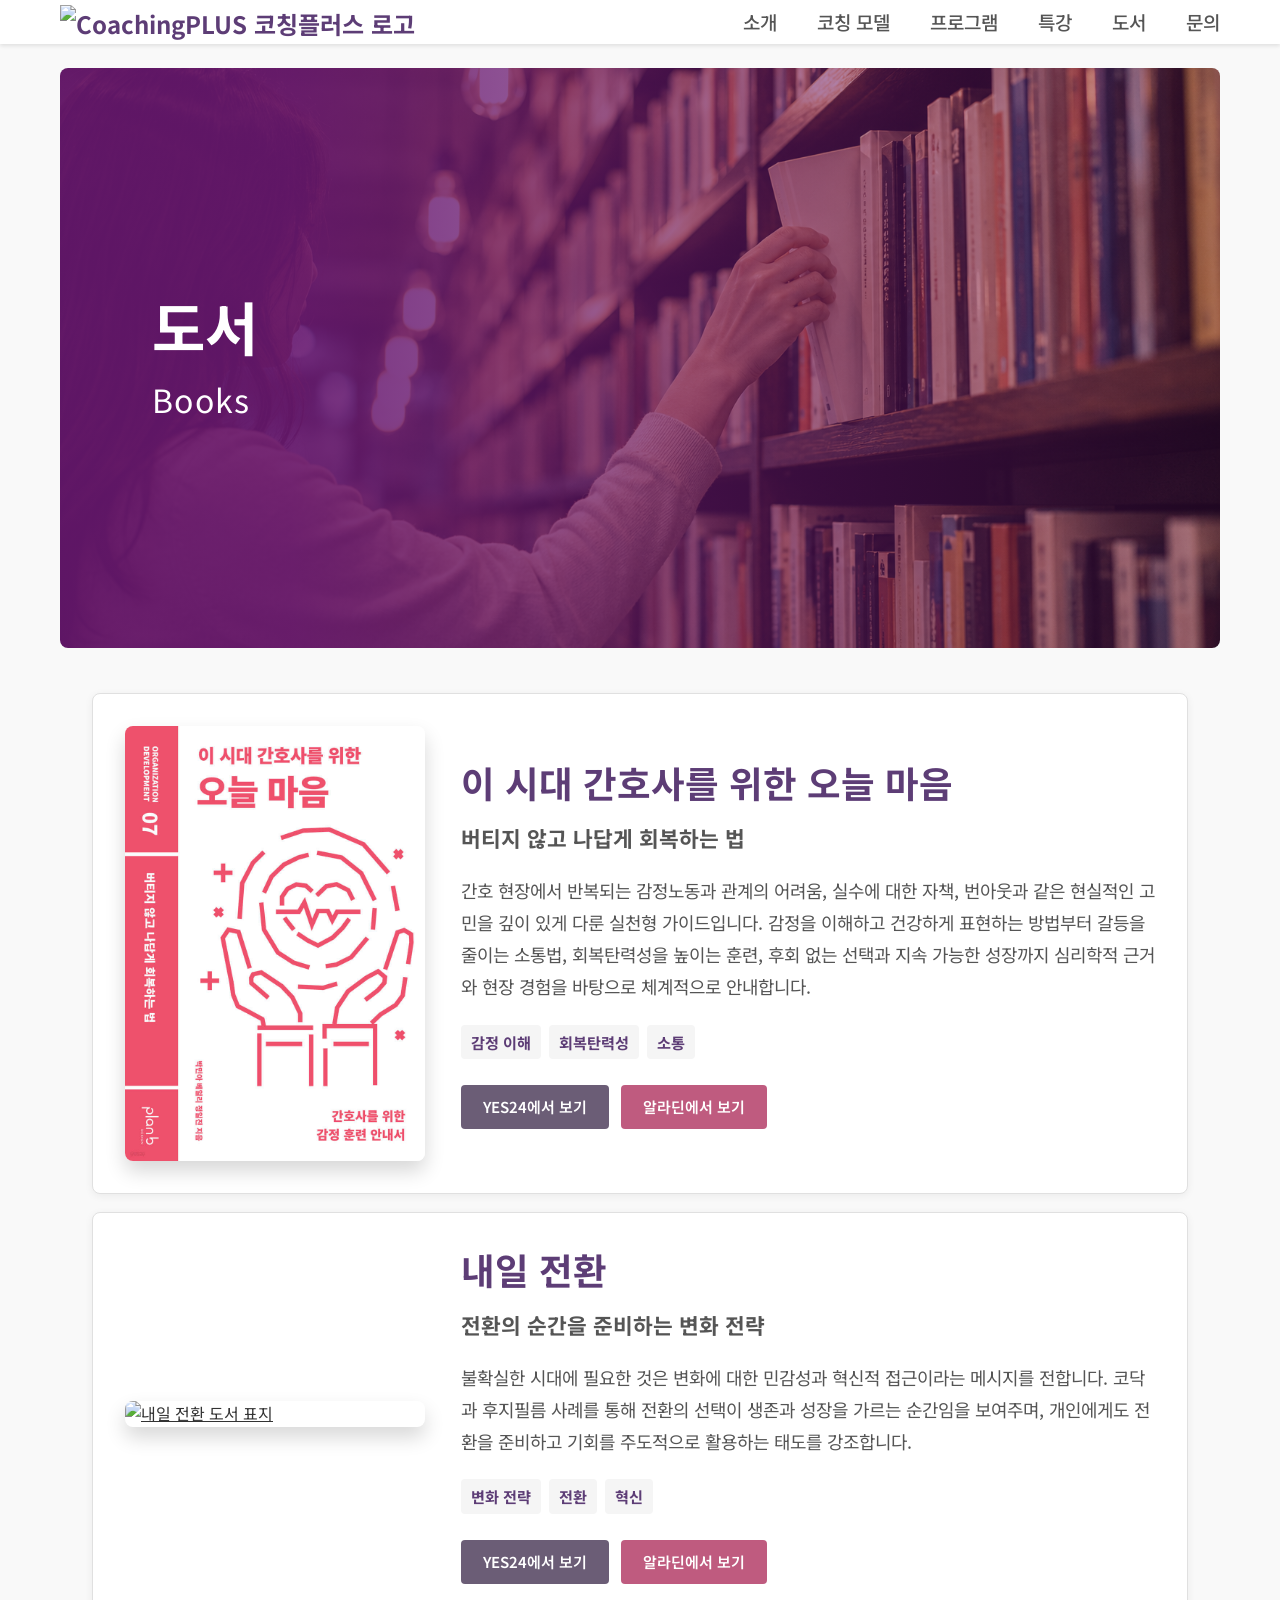
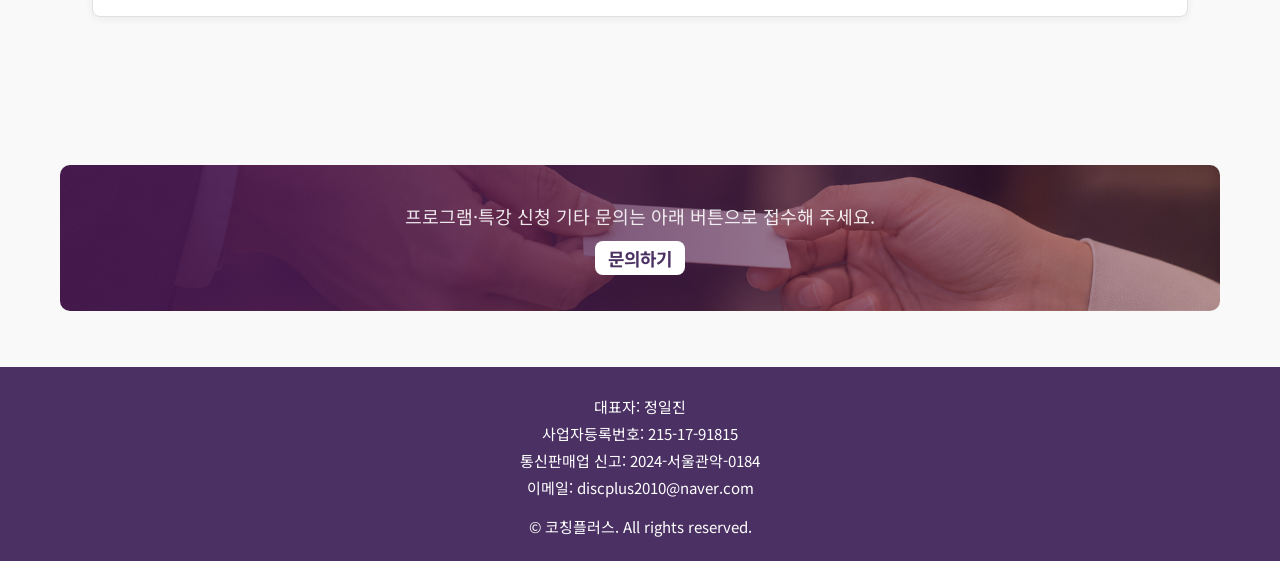
==== commit 8697b1df: "init" ====
--- a/book.html
+++ b/book.html
@@ -3,9 +3,11 @@
 <head>
     <meta charset="UTF-8">
     <meta name="viewport" content="width=device-width, initial-scale=1.0">
-    <title>도서 - 코칭플러스</title>
-    <meta name="description" content="코칭플러스의 도서 소개 페이지입니다.">
+    <title>도서 | 코칭플러스 - 이 시대 간호사를 위한 오늘 마음 · 내일 전환</title>
+    <meta name="description" content="감정노동·번아웃·소통을 다룬 '이 시대 간호사를 위한 오늘 마음'과 변화 전략서 '내일 전환'. 코칭플러스 저자 도서를 만나보세요.">
+    <meta name="keywords" content="간호사 책, 간호사 번아웃, 감정노동, 오늘 마음, 내일 전환, 회복탄력성, 간호사 자기계발, 코칭플러스 도서">
     <meta name="theme-color" content="#3e2c50">
+    <link rel="icon" type="image/png" href="./assets/images/logo-favicon.png">
     <link rel="stylesheet" href="./assets/css/main.css">
 </head>
 <body>
@@ -63,6 +65,7 @@
                         </div>
                         <div class="book-actions">
                             <a class="btn btn-primary" href="https://www.yes24.com/product/goods/187260382">YES24에서 보기</a>
+                            <a class="btn btn-aladin" href="https://www.aladin.co.kr/shop/wproduct.aspx?ItemId=391016162">알라딘에서 보기</a>
                         </div>
                     </div>
                 </div>
@@ -88,10 +91,18 @@
                         </div>
                         <div class="book-actions">
                             <a class="btn btn-primary" href="https://www.yes24.com/product/goods/142873040">YES24에서 보기</a>
+                            <a class="btn btn-aladin" href="https://www.aladin.co.kr/shop/wproduct.aspx?ItemId=358741861">알라딘에서 보기</a>
                         </div>
                     </div>
                 </div>
             </article>
+        </section>
+
+        <section class="cta-section cta-section--book" aria-label="문의 안내">
+            <div class="cta-inner">
+                <p class="cta-text">프로그램·특강 신청 기타 문의는 아래 버튼으로 접수해 주세요.</p>
+                <a class="cta-btn" href="./inquiry.html">문의하기</a>
+            </div>
         </section>
     </main>
 
@@ -99,13 +110,7 @@
     <footer>
         <div class="footer-content">
             <div class="footer-section">
-                <h3>문의</h3>
-                <p>이메일: discplus2010@naver.com</p>
-            </div>
-
-            <div class="footer-section">
-                <h3>사업자정보</h3>
-                <p>사업자등록번호: 215-17-91815<br>대표: 정일진<br>통신판매업 신고: 2024-서울관악-0184</p>
+                <p>대표자: 정일진<br>사업자등록번호: 215-17-91815<br>통신판매업 신고: 2024-서울관악-0184<br>이메일: discplus2010@naver.com</p>
             </div>
         </div>
         <div class="footer-bottom">
--- a/assets/css/main.css
+++ b/assets/css/main.css
@@ -2,10 +2,10 @@
 
 :root {
     color-scheme: light;
-    --brand-dark: #49365c;
-    --brand-standard: #59436f;
-    --brand-bright: #6a5280;
-    --brand-border: #6d5a7f;
+    --brand-dark: #4b3163;
+    --brand-standard: #5d3d76;
+    --brand-bright: #704b88;
+    --brand-border: #73528a;
     --text-black: #333333;
     --text-dark: #2c3e50;
     --text-body: #555555;
@@ -25,6 +25,135 @@
     --border-soft: #e8e8e8;
     --border-muted: #e0e6ec;
     --border-hover: #d6dde6;
+    --brand-magenta: #c93667;
+    --color-background-primary: var(--bg-surface);
+
+    /* ════════════════════════════════
+       CoachingPLUS 컬러 시스템 v2
+       기본 6색 순서:
+       인디고 → 바이올렛 → 딥퍼플
+       → 따뜻한뉴트럴 → 플럼 → 딥로즈
+
+       명도 단계:
+         *-xlight : 가장 연한 배경 (섹션 bg, hover)
+         *-light  : 연한 배경 (카드 bg, 태그 배경)
+         *-mid    : 중간 톤 (보조 텍스트, 배지)
+         *-core   : 포인트 색 (텍스트 강조, 테두리)
+         *-deep   : 메인 사용 색 (카드 헤더 bg, 버튼 bg)
+         *-muted  : deep에 회색 15% 혼합
+                    (배경이미지 위에 올릴 때 자연스러운 버전)
+         *-border : 카드·박스 테두리
+    ════════════════════════════════ */
+
+    /* 1. 인디고
+       코칭모델 Stage I · 프로그램 DISCplus 탭 */
+    --indigo-xlight: #EDEDF8;
+    --indigo-light:  #DCDAF0;
+    --indigo-mid:    #7068A8;
+    --indigo-core:   #4A4088;
+    --indigo-deep:   #3A3068;
+    --indigo-muted:  #484260;   /* deep + 회색 15% */
+    --indigo-border: #ACAAD0;
+
+    /* 2. 바이올렛
+       코칭모델 Stage II · 프로그램 간호리더십 탭 */
+    --violet-xlight: #EFE4F4;
+    --violet-light:  #E4D2E8;
+    --violet-mid:    #887898;
+    --violet-core:   #602870;
+    --violet-deep:   #481850;
+    --violet-muted:  #543858;   /* deep + 회색 15% */
+    --violet-border: #BCA8C8;
+
+    /* 3. 딥퍼플
+       코칭모델 Stage III · 프로그램 코칭 탭 */
+    --dpurple-xlight: #F0E4F8;
+    --dpurple-light:  #E8D8F2;
+    --dpurple-mid:    #8C4898;
+    --dpurple-core:   #681880;
+    --dpurple-deep:   #541870;
+    --dpurple-muted:  #5E3268;   /* deep + 회색 15% */
+    --dpurple-border: #C090D0;
+
+    /* 4. 따뜻한뉴트럴
+       버건디 대체 · Solutions 자문 카드 */
+    --neutral-xlight: #EEE4EE;
+    --neutral-light:  #E0D0E0;
+    --neutral-mid:    #907090;
+    --neutral-core:   #6A3068;
+    --neutral-deep:   #501C50;
+    --neutral-muted:  #5C3858;   /* deep + 회색 15% */
+    --neutral-border: #C0A0C0;
+
+    /* 5. 플럼
+       Solutions 교육·트레이닝 카드
+       4가지 중점 개입 카드 */
+    --plum-xlight: #F4E4F4;
+    --plum-light:  #ECD8EC;
+    --plum-mid:    #A05890;
+    --plum-core:   #7C2078;
+    --plum-deep:   #681870;
+    --plum-muted:  #6A3468;   /* deep + 회색 15% */
+    --plum-border: #C890C0;
+
+    /* 6. 딥로즈
+       Solutions 개인코칭 카드
+       4가지 중점 프로세스 카드 */
+    --drose-xlight: #FAE8F2;
+    --drose-light:  #F2D8E8;
+    --drose-mid:    #B85880;
+    --drose-core:   #942060;
+    --drose-deep:   #801850;
+    --drose-muted:  #7A3458;   /* deep + 회색 15% */
+    --drose-border: #D890B0;
+
+    /* ════════════════════════════════
+       섹션별 색 배치 가이드
+
+       [코칭모델]
+         Stage I   → --indigo-*
+         Stage II  → --violet-*
+         Stage III → --dpurple-*
+
+       [프로그램]
+         DISCplus 탭    → --indigo-*
+         간호리더십 탭  → --violet-*
+         코칭 탭        → --dpurple-*
+
+       [Solutions 3장]
+         교육·트레이닝 → --plum-*
+         자문           → --neutral-*
+         개인 코칭      → --drose-*
+
+       [4가지 중점 4장]
+         관점      → --indigo-*
+         프로세스  → --drose-*
+         개념·이론 → --dpurple-*
+         개입       → --plum-*
+
+       [배경이미지 위 오버레이 사용 시]
+         *-deep 대신 *-muted 사용
+         예) background: var(--indigo-muted);
+    ════════════════════════════════ */
+    --hero-purple-gradient: linear-gradient(
+        90deg,
+        rgba(73, 54, 92, 0.9) 0%,
+        rgba(73, 54, 92, 0.9) 20%,
+        rgba(73, 54, 92, 0.56) 62%,
+        rgba(73, 54, 92, 0.3) 100%
+    );
+    --home-link-photo-gradient: linear-gradient(
+        90deg,
+        rgba(73, 54, 92, 1) 0%,
+        rgba(73, 54, 92, 0.98) 20%,
+        rgba(73, 54, 92, 0.58) 58%,
+        rgba(73, 54, 92, 0.3) 100%
+    );
+    --home-link-base-gradient: linear-gradient(
+        90deg,
+        #49365c 0%,
+        #49365c 100%
+    );
 }
 
 * {
@@ -75,7 +204,7 @@
     font-size: 24px;
     font-weight: 700;
     color: var(--brand-standard);
-    padding: 6px 0;
+    padding: 2px 0;
 }
 
 .logo a {
@@ -87,10 +216,10 @@
 
 .logo img {
     display: block;
-    height: 44px;
+    height: 38px;
     width: auto;
-    margin-top: 6px;
-    transform: translateY(2px);
+    margin-top: 2px;
+    transform: translateY(1px);
 }
 
 header .logo .logo-main {
@@ -134,14 +263,15 @@
 }
 
 .page-header h1 {
-    font-size: 42px;
+    font-size: 58px;
     font-weight: 700;
     color: var(--brand-standard);
     margin-bottom: 15px;
+    line-height: 1.18;
 }
 
 .page-header p {
-    font-size: 20px;
+    font-size: 32px;
     font-weight: 600;
     color: var(--text-body);
 }
@@ -159,12 +289,12 @@
 }
 
 .btn-primary {
-    background-color: var(--brand-standard);
+    background-color: #6b5d76;
     color: var(--text-white);
 }
 
 .btn-primary:hover {
-    background-color: var(--brand-dark);
+    background-color: #59436f;
     transform: translateY(-2px);
     box-shadow: 0 4px 8px rgba(0, 0, 0, 0.2);
 }
@@ -194,8 +324,8 @@
 footer {
     background-color: var(--brand-dark);
     color: var(--text-white);
-    padding: 40px 20px;
-    margin-top: 80px;
+    padding: 26px 20px 22px;
+    margin-top: 56px;
 }
 
 .footer-content {
@@ -204,7 +334,8 @@
     display: grid;
     grid-template-columns: repeat(auto-fit, minmax(250px, 1fr));
     gap: 40px;
-    margin-bottom: 30px;
+    margin-bottom: 10px;
+    text-align: center;
 }
 
 .footer-section h3 {
@@ -223,8 +354,8 @@
 .footer-bottom {
     max-width: 1200px;
     margin: 0 auto;
-    padding-top: 20px;
-    border-top: 1px solid var(--brand-border);
+    padding-top: 4px;
+    border-top: none;
     text-align: center;
     font-size: 15px;
     color: var(--text-white);
@@ -286,7 +417,7 @@
 @media (max-width: 768px) {
     .header-container {
         flex-direction: column;
-        gap: 15px;
+        gap: 8px;
     }
 
     nav ul {
@@ -295,13 +426,17 @@
     }
 
     .page-header h1 {
-        font-size: 32px;
+        font-size: 42px;
+    }
+
+    .page-header p {
+        font-size: 24px;
     }
 
     .logo img {
-        height: 34px;
-        margin-top: 6px;
-        transform: translateY(2px);
+        height: 30px;
+        margin-top: 2px;
+        transform: translateY(1px);
     }
 
     header .logo .logo-main {
@@ -318,48 +453,64 @@
     position: relative;
     overflow: hidden;
     border-radius: 8px;
-    margin: 40px 0 0;
-    min-height: 370px;
-    padding: 84px 24px;
-    text-align: center;
-    background-color: var(--brand-standard);
-}
-
-.home-hero-bg {
-    position: absolute;
-    inset: 0;
-    background-image: url('../images/home-hero-temp.svg');
+    margin: 24px 0 0;
+    aspect-ratio: 2 / 1;
+    min-height: 360px;
+    padding: 0;
+    display: flex;
+    align-items: center;
+    text-align: left;
+    background-color: var(--brand-dark);
+    background-image: linear-gradient(
+        90deg,
+        rgba(73, 54, 92, 0.96) 0%,
+        rgba(73, 54, 92, 0.96) 20%,
+        rgba(73, 54, 92, 0.72) 62%,
+        rgba(73, 54, 92, 0.48) 100%
+    ), url('../images/index_hero.png');
     background-size: cover;
     background-position: center;
 }
 
+.home-hero-bg {
+    display: none;
+}
+
 .home-hero-overlay {
-    position: absolute;
-    inset: 0;
-    background: var(--brand-dark);
-    opacity: 0.65;
+    display: none;
 }
 
 .home-hero-content {
     position: relative;
     z-index: 2;
+    width: 100%;
     max-width: 1040px;
     margin: 0 auto;
+    padding: clamp(2.5rem, 7vw, 5rem) 2rem;
 }
 
 .home-hero h2 {
-    font-size: 50px;
+    font-size: 58px;
     font-weight: 700;
     color: var(--text-white);
-    margin-bottom: 20px;
+    margin-bottom: 64px;
     line-height: 1.18;
 }
 
 .home-hero p {
     color: var(--text-white);
-    font-size: 25px;
+    font-size: 32px;
     font-weight: 700;
     line-height: 1.5;
+}
+
+.home-hero-main p:last-child {
+    margin-top: 18px;
+    font-size: 21px;
+    font-family: Georgia, "Times New Roman", serif;
+    font-weight: 400;
+    font-style: italic;
+    letter-spacing: 0.045em;
 }
 
 .home-focus {
@@ -492,19 +643,43 @@
 }
 
 .focus-card-perspectives .focus-card-overlay {
-    background: linear-gradient(140deg, rgba(59, 45, 85, 0.8) 0%, rgba(37, 53, 75, 0.72) 100%);
+    background: linear-gradient(
+        90deg,
+        rgba(58, 48, 104, 1)    0%,
+        rgba(58, 48, 104, 1)   20%,
+        rgba(58, 48, 104, 0.62) 62%,
+        rgba(58, 48, 104, 0.3) 100%
+    );
 }
 
 .focus-card-process .focus-card-overlay {
-    background: linear-gradient(140deg, rgba(45, 68, 79, 0.79) 0%, rgba(53, 64, 77, 0.72) 100%);
+    background: linear-gradient(
+        90deg,
+        rgba(128, 24, 80, 1)    0%,
+        rgba(128, 24, 80, 1)   20%,
+        rgba(128, 24, 80, 0.62) 62%,
+        rgba(128, 24, 80, 0.3) 100%
+    );
 }
 
 .focus-card-concept .focus-card-overlay {
-    background: linear-gradient(140deg, rgba(76, 49, 88, 0.8) 0%, rgba(60, 43, 76, 0.72) 100%);
+    background: linear-gradient(
+        90deg,
+        rgba(104, 24, 112, 1)    0%,
+        rgba(104, 24, 112, 1)   20%,
+        rgba(104, 24, 112, 0.62) 62%,
+        rgba(104, 24, 112, 0.3) 100%
+    );
 }
 
 .focus-card-intervention .focus-card-overlay {
-    background: linear-gradient(140deg, rgba(82, 57, 54, 0.8) 0%, rgba(62, 51, 70, 0.72) 100%);
+    background: linear-gradient(
+        90deg,
+        rgba(72, 24, 80, 1)    0%,
+        rgba(72, 24, 80, 1)   20%,
+        rgba(72, 24, 80, 0.62) 62%,
+        rgba(72, 24, 80, 0.3) 100%
+    );
 }
 
 .focus-card-content {
@@ -563,36 +738,46 @@
 }
 
 .bg-perspectives {
-    background-image: url('../images/card-perspectives-temp.svg');
+    background-image: url('../images/관점.png');
 }
 
 .bg-process {
-    background-image: url('../images/card-process-temp.svg');
+    background-image: url('../images/프로세스.png');
 }
 
 .bg-concept {
-    background-image: url('../images/card-concept-temp.svg');
+    background-image: url('../images/개념%20%26%20이론.png');
 }
 
 .bg-intervention {
-    background-image: url('../images/card-intervention-temp.svg');
+    background-image: url('../images/개입.png');
 }
 
 @media (max-width: 768px) {
     .home-hero {
         min-height: 300px;
-        padding: 64px 18px;
-        margin: 40px 0 0;
+        padding: 0;
+        margin: 24px 0 0;
+    }
+
+    .home-hero-content {
+        padding: 2rem 1.3rem;
     }
 
     .home-hero h2 {
-        font-size: 36px;
+        font-size: 42px;
+        margin-bottom: 42px;
     }
 
     .home-hero p {
-        font-size: 19.5px;
+        font-size: 24px;
         font-weight: 700;
         line-height: 1.6;
+    }
+
+    .home-hero-main p:last-child {
+        margin-top: 12px;
+        font-size: 16.5px;
     }
 
     .home-focus {
@@ -652,25 +837,39 @@
 /* Coaching model page */
 .cm-page-header {
     background-color: var(--brand-dark);
-    background-image: linear-gradient(120deg, rgba(51, 36, 68, 0.72), rgba(47, 34, 71, 0.5)), url('../images/model-hero-temp.svg');
+    background-image: linear-gradient(
+        90deg,
+        rgba(58, 48, 104, 0.9) 0%,
+        rgba(58, 48, 104, 0.9) 20%,
+        rgba(58, 48, 104, 0.56) 62%,
+        rgba(58, 48, 104, 0.3) 100%
+    ), url('../images/coaching-model_hero.png');
     background-size: cover;
     background-position: center;
-    text-align: center;
-    padding: 3rem 2rem;
+    aspect-ratio: 2 / 1;
+    min-height: 320px;
+    display: flex;
+    flex-direction: column;
+    justify-content: center;
+    align-items: flex-start;
+    text-align: left;
+    padding: clamp(2.5rem, 7vw, 5rem) 2rem;
+    padding-left: max(2rem, calc((100% - 1040px) / 2 + 2rem));
+    padding-right: max(2rem, calc((100% - 1040px) / 2 + 2rem));
     border-radius: 8px;
-    margin: 40px 0 0;
+    margin: 24px 0 0;
 }
 
 .cm-page-header h1 {
-    font-size: 2.7rem;
+    font-size: 58px;
     font-weight: 700;
     color: var(--text-white);
-    line-height: 1.35;
+    line-height: 1.18;
 }
 
 .cm-page-header p {
-    margin-top: 6px;
-    font-size: 1.25rem;
+    margin-top: 14px;
+    font-size: 32px;
     color: var(--text-white);
     opacity: 1;
     letter-spacing: 0.04em;
@@ -717,25 +916,28 @@
     display: block;
     border-radius: 10px;
     border: 1px solid var(--border-light);
-    padding: 1.2rem 1.3rem;
+    padding: clamp(0.4rem, 1.85vw, 1.2rem) clamp(0.45rem, 2vw, 1.3rem);
     color: inherit;
     text-decoration: none;
     transition: transform 0.18s ease, box-shadow 0.18s ease, border-color 0.18s ease;
 }
 
 .flow-card--i {
-    background: #E1F5EE;
-    color: #085041;
+    background: var(--indigo-deep);
+    border-color: var(--indigo-deep);
+    color: var(--text-white);
 }
 
 .flow-card--ii {
-    background: #E6F1FB;
-    color: #0C447C;
+    background: var(--violet-deep);
+    border-color: var(--violet-deep);
+    color: var(--text-white);
 }
 
 .flow-card--iii {
-    background: #EEEDFE;
-    color: #3C3489;
+    background: var(--dpurple-deep);
+    border-color: var(--dpurple-deep);
+    color: var(--text-white);
 }
 
 .flow-card:hover,
@@ -766,6 +968,78 @@
     color: inherit;
     opacity: 0.85;
     line-height: 1.55;
+}
+
+.flow-card--i .flow-stage,
+.flow-card--i .flow-title,
+.flow-card--i .flow-desc {
+    color: var(--text-white);
+}
+
+.flow-card--i .flow-desc {
+    color: var(--indigo-light);
+    opacity: 1;
+}
+
+.flow-card--i .flow-stage,
+.flow-card--i .flow-title,
+.flow-card--ii .flow-stage,
+.flow-card--ii .flow-title,
+.flow-card--iii .flow-stage,
+.flow-card--iii .flow-title {
+    transform: translateX(0.36rem);
+}
+
+.flow-card--i,
+.flow-card--ii,
+.flow-card--iii {
+    padding-bottom: clamp(0.32rem, 1.45vw, 0.95rem);
+}
+
+.flow-card--ii .flow-desc {
+    color: var(--violet-light);
+    opacity: 1;
+}
+
+.flow-card--iii .flow-desc {
+    color: var(--dpurple-light);
+    opacity: 1;
+}
+
+.flow-card--ii .flow-stage,
+.flow-card--ii .flow-title,
+.flow-card--ii .flow-desc {
+    color: var(--text-white);
+}
+
+.flow-card--iii .flow-stage,
+.flow-card--iii .flow-title,
+.flow-card--iii .flow-desc {
+    color: var(--text-white);
+}
+
+.flow-card--i .flow-stage,
+.flow-card--i .flow-title,
+.flow-card--ii .flow-stage,
+.flow-card--ii .flow-title,
+.flow-card--iii .flow-stage,
+.flow-card--iii .flow-title {
+    color: var(--text-white);
+}
+
+.flow-card--i .flow-desc {
+    color: var(--indigo-light);
+    opacity: 1;
+}
+
+.flow-card--ii .flow-desc {
+    color: var(--violet-light);
+    opacity: 1;
+}
+
+.flow-card--iii .flow-desc {
+    color: var(--dpurple-light);
+    opacity: 1;
 }
 
 .flow-arrow {
@@ -791,15 +1065,18 @@
 }
 
 .stage-section--i {
-    border: 2px solid #9FE1CB;
+    border: 2px solid var(--indigo-deep);
+    overflow: hidden;
 }
 
 .stage-section--ii {
-    border: 2px solid #B5D4F4;
+    border: 2px solid var(--violet-deep);
+    overflow: hidden;
 }
 
 .stage-section--iii {
-    border: 2px solid #CECBF6;
+    border: 2px solid var(--dpurple-deep);
+    overflow: hidden;
     margin-bottom: 80px;
 }
 
@@ -811,18 +1088,18 @@
 }
 
 .stage-section--i .stage-intro {
-    background: #E1F5EE;
-    border-bottom: 1px solid #9FE1CB;
+    background: var(--indigo-deep);
+    border-bottom: 1px solid var(--indigo-core);
 }
 
 .stage-section--ii .stage-intro {
-    background: #E6F1FB;
-    border-bottom: 1px solid #B5D4F4;
+    background: var(--violet-deep);
+    border-bottom: 1px solid var(--violet-core);
 }
 
 .stage-section--iii .stage-intro {
-    background: #EEEDFE;
-    border-bottom: 1px solid #CECBF6;
+    background: var(--dpurple-deep);
+    border-bottom: 1px solid var(--dpurple-core);
 }
 
 .stage-intro-label {
@@ -847,28 +1124,103 @@
     line-height: 1.7;
 }
 
+.stage-section--i .stage-intro-desc {
+    color: var(--indigo-border);
+}
+
+.stage-section--ii .stage-intro-desc {
+    color: var(--violet-border);
+}
+
+.stage-section--iii .stage-intro-desc {
+    color: var(--dpurple-border);
+}
+
 .stage-section--i .stage-intro-label {
-    color: #085041;
+    color: var(--text-white);
+    font-size: 1.16rem;
+    font-weight: 400;
+    letter-spacing: 0;
 }
 
 .stage-section--i .stage-intro-title {
-    color: #085041;
+    color: var(--text-white);
+    font-size: 1.42rem;
+}
+
+.stage-section--i .stage-intro-desc {
+    font-size: 1.16rem;
+}
+
+.stage-section--i .stage-intro,
+.stage-section--ii .stage-intro,
+.stage-section--iii .stage-intro {
+    padding-bottom: 1.12rem;
+}
+
+.stage-section--i .stage-intro-label,
+.stage-section--i .stage-intro-title,
+.stage-section--ii .stage-intro-label,
+.stage-section--ii .stage-intro-title,
+.stage-section--iii .stage-intro-label,
+.stage-section--iii .stage-intro-title {
+    transform: translateX(0.36rem);
+}
+
+.stage-section--ii .stage-intro-label,
+.stage-section--iii .stage-intro-label {
+    color: var(--text-white);
+    font-size: 1.16rem;
+    font-weight: 400;
+    letter-spacing: 0;
+}
+
+.stage-section--ii .stage-intro-title,
+.stage-section--iii .stage-intro-title {
+    color: var(--text-white);
+    font-size: 1.42rem;
+}
+
+.stage-section--ii .stage-intro-desc,
+.stage-section--iii .stage-intro-desc {
+    font-size: 1.16rem;
+}
+
+.stage-section--i .stage-intro-label,
+.stage-section--i .stage-intro-title,
+.stage-section--ii .stage-intro-label,
+.stage-section--ii .stage-intro-title,
+.stage-section--iii .stage-intro-label,
+.stage-section--iii .stage-intro-title {
+    color: var(--text-white);
+}
+
+.stage-section--i .stage-intro-desc {
+    color: var(--indigo-light);
+}
+
+.stage-section--ii .stage-intro-desc {
+    color: var(--violet-light);
+}
+
+.stage-section--iii .stage-intro-desc {
+    color: var(--dpurple-light);
 }
 
 .stage-section--ii .stage-intro-label {
-    color: #0C447C;
+    color: var(--violet-light);
 }
 
 .stage-section--ii .stage-intro-title {
-    color: #0C447C;
+    color: var(--text-white);
 }
 
 .stage-section--iii .stage-intro-label {
-    color: #3C3489;
+    color: var(--dpurple-light);
 }
 
 .stage-section--iii .stage-intro-title {
-    color: #3C3489;
+    color: var(--text-white);
 }
 
 .model-list {
@@ -927,20 +1279,20 @@
 
 .stage-section--i .model-role-tag {
     background: transparent;
-    color: #085041;
-    border: 0.5px solid #5DCAA5;
+    color: var(--indigo-deep);
+    border: 1px solid var(--indigo-core);
 }
 
 .stage-section--ii .model-role-tag {
     background: transparent;
-    color: #0C447C;
-    border: 0.5px solid #85B7EB;
+    color: var(--violet-deep);
+    border: 1px solid var(--violet-core);
 }
 
 .stage-section--iii .model-role-tag {
     background: transparent;
-    color: #3C3489;
-    border: 0.5px solid #AFA9EC;
+    color: var(--dpurple-deep);
+    border: 1px solid var(--dpurple-core);
 }
 
 .model-desc {
@@ -991,11 +1343,19 @@
 
 .cta-section {
     background: var(--brand-dark);
-    background-image: linear-gradient(120deg, rgba(51, 36, 68, 0.72), rgba(47, 34, 71, 0.5)), url('../images/model-hero-temp.svg');
+    background-image: linear-gradient(
+        90deg,
+        rgba(72, 24, 80, 0.9) 0%,
+        rgba(72, 24, 80, 0.9) 20%,
+        rgba(72, 24, 80, 0.56) 62%,
+        rgba(72, 24, 80, 0.3) 100%
+    ), url('../images/inquiry_hero.png');
     background-size: cover;
     background-position: center;
-    padding: 2.8rem 2rem;
+    padding: 2.25rem 2rem;
     text-align: center;
+    border-radius: 10px;
+    overflow: hidden;
 }
 
 .cta-inner {
@@ -1004,21 +1364,22 @@
 }
 
 .cta-text {
-    font-size: 1.08rem;
+    font-size: 1.14rem;
     color: var(--text-white);
     opacity: 0.88;
     line-height: 1.7;
-    margin-bottom: 1.2rem;
+    margin-bottom: 0.55rem;
 }
 
 .cta-btn {
     display: inline-block;
-    padding: 0.72rem 1.8rem;
+    padding: 0.36rem 0.82rem;
     background: var(--text-white);
     color: var(--brand-dark);
-    font-size: 1rem;
+    font-size: 1.12rem;
     font-weight: 700;
-    border-radius: 6px;
+    line-height: 1.25;
+    border-radius: 8px;
     text-decoration: none;
     transition: opacity 0.18s;
 }
@@ -1040,15 +1401,16 @@
 
 @media (max-width: 768px) {
     .cm-page-header {
-        padding: 2.4rem 1.3rem;
+        min-height: 280px;
+        padding: 2rem 1.3rem;
     }
 
     .cm-page-header h1 {
-        font-size: 2.05rem;
+        font-size: 42px;
     }
 
     .cm-page-header p {
-        font-size: 1rem;
+        font-size: 24px;
     }
 
     .flow-section,
@@ -1168,35 +1530,47 @@
     position: relative;
     overflow: hidden;
     background-color: var(--brand-dark);
-    background-image: linear-gradient(120deg, rgba(51, 36, 68, 0.72), rgba(47, 34, 71, 0.5)), url('../images/book-hero-temp.svg');
+    background-image: linear-gradient(
+        90deg,
+        rgba(104, 24, 112, 0.9) 0%,
+        rgba(104, 24, 112, 0.9) 20%,
+        rgba(104, 24, 112, 0.56) 62%,
+        rgba(104, 24, 112, 0.3) 100%
+    ), url('../images/book_hero.png');
     background-size: cover;
     background-position: center;
-    text-align: center;
-    padding: 3rem 2rem;
+    aspect-ratio: 2 / 1;
+    min-height: 320px;
+    display: flex;
+    align-items: center;
+    text-align: left;
+    padding: 0;
     border-radius: 8px;
-    margin: 40px 0 0;
+    margin: 24px 0 0;
 }
 
 .book-hero-content {
     position: relative;
     z-index: 2;
+    width: 100%;
     max-width: 1040px;
     margin: 0 auto;
+    padding: clamp(2.5rem, 7vw, 5rem) 2rem;
 }
 
 .book-hero-content p {
-    margin-top: 6px;
+    margin-top: 14px;
     color: var(--text-white);
     opacity: 1;
-    font-size: 1.25rem;
+    font-size: 32px;
     letter-spacing: 0.04em;
 }
 
 .book-hero-content h1 {
-    font-size: 2.7rem;
+    font-size: 58px;
     font-weight: 700;
     color: var(--text-white);
-    line-height: 1.35;
+    line-height: 1.18;
 }
 
 .book-path {
@@ -1243,30 +1617,31 @@
 }
 
 .book-content h2 {
-    font-size: 1.76rem;
-    color: var(--text-dark);
+    font-size: 2.08rem;
+    color: var(--brand-standard);
     line-height: 1.35;
-    margin-bottom: 8px;
+    margin-bottom: 14px;
 }
 
 .book-subtitle {
-    font-size: 1.04rem;
+    font-size: 1.28rem;
     font-weight: 700;
     color: var(--text-body);
-    margin-bottom: 12px;
+    margin-bottom: 18px;
 }
 
 .book-content p {
     font-size: 1.02rem;
     color: var(--text-body);
     line-height: 1.8;
+    margin-top: 0;
 }
 
 .book-tags {
     display: flex;
     flex-wrap: wrap;
     gap: 8px;
-    margin-top: 16px;
+    margin-top: 22px;
 }
 
 .book-tags span {
@@ -1285,7 +1660,7 @@
     display: flex;
     gap: 12px;
     align-items: center;
-    margin-top: 18px;
+    margin-top: 26px;
 }
 
 .book-actions a {
@@ -1297,6 +1672,17 @@
     font-size: 15px;
 }
 
+.book-actions .btn-aladin {
+    background-color: #bf5b7f;
+    color: var(--text-white);
+}
+
+.book-actions .btn-aladin:hover {
+    background-color: var(--brand-magenta);
+    transform: translateY(-2px);
+    box-shadow: 0 4px 8px rgba(0, 0, 0, 0.2);
+}
+
 @media (max-width: 900px) {
     .book-path {
         padding: 2.2rem 0.5rem 3rem;
@@ -1305,11 +1691,20 @@
 
 @media (max-width: 768px) {
     .book-hero {
-        padding: 2.6rem 1.3rem;
+        min-height: 280px;
+        padding: 0;
+    }
+
+    .book-hero-content {
+        padding: 2rem 1.3rem;
     }
 
     .book-hero-content h1 {
-        font-size: 2rem;
+        font-size: 42px;
+    }
+
+    .book-hero-content p {
+        font-size: 24px;
     }
 
     .book-panel {
@@ -1377,7 +1772,7 @@
     margin-bottom: 8px;
     font-size: 1rem;
     font-weight: 700;
-    color: #c93667;
+    color: var(--brand-magenta);
     letter-spacing: 0.1em;
 }
 
@@ -1462,6 +1857,20 @@
     margin-top: 0;
 }
 
+.coach-body {
+    flex: 1;
+    min-width: 0;
+}
+
+.coach-head {
+    display: flex;
+    align-items: center;
+    justify-content: space-between;
+    gap: 1rem;
+    margin-bottom: 4px;
+    width: 100%;
+}
+
 .coach-img {
     width: 108px;
     height: 108px;
@@ -1481,11 +1890,34 @@
 }
 
 .coach-name {
-    margin-bottom: 4px;
+    margin-bottom: 0;
     font-size: 1.42rem;
     font-weight: 700;
     color: var(--text-black);
     line-height: 1.35;
+}
+
+.coach-blog-btn {
+    flex-shrink: 0;
+    display: inline-flex;
+    align-items: center;
+    justify-content: center;
+    padding: 3px 10px;
+    border-radius: 20px;
+    background: #7fcf76;
+    color: var(--text-white);
+    border: 1px solid #69bb61;
+    font-size: 1.14rem;
+    font-weight: 700;
+    line-height: 1.25;
+    text-decoration: none;
+    transition: background 0.16s ease, border-color 0.16s ease;
+}
+
+.coach-blog-btn:hover,
+.coach-blog-btn:focus-visible {
+    background: #6ac361;
+    border-color: #55aa4d;
 }
 
 .coach-role {
@@ -1514,7 +1946,7 @@
     font-size: 1.95rem;
     font-weight: 700;
     line-height: 1.35;
-    margin-bottom: 1.6rem;
+    margin-bottom: 1.85rem;
 }
 
 .home-page-link {
@@ -1535,52 +1967,55 @@
 }
 
 .focus-card-content {
-    gap: 26px;
-    padding-left: 1.45rem;
-    padding-right: 1.45rem;
-}
-
-.focus-card-left {
+    display: grid;
+    grid-template-rows: 52% 1fr;
+    row-gap: 16px;
+    padding: 0.72rem 0.4rem 0.72rem clamp(0.1rem, 1.5vw, 0.75rem);
+}
+
+.focus-card-head {
+    display: flex;
+    align-items: baseline;
+    gap: 10px;
+    flex-wrap: wrap;
+    align-self: end;
+    padding-left: 1.2rem;
+}
+
+.focus-card-head h3 {
+    font-size: 2.02rem;
+    font-weight: 700;
+    color: inherit;
+    text-shadow: none;
+    line-height: 1.3;
+}
+
+.focus-card-en {
+    font-size: 1.1rem;
+    color: inherit;
+    opacity: 0.9;
+    text-shadow: none;
+}
+
+.focus-card-right {
     width: auto;
-    flex: 0 0 43%;
-    padding-left: 0.45rem;
+    font-size: 1.26rem;
+    line-height: 1.6;
+    color: inherit;
+    text-shadow: none;
+    align-self: start;
+    padding-left: 0.25rem;
 }
 
 .focus-card-bg {
     display: block;
-    filter: saturate(1.03) contrast(0.98);
+    filter: saturate(0.9) brightness(0.82);
     opacity: 1;
 }
 
 .focus-card-overlay {
-    display: none;
-}
-
-.focus-card-left h3,
-.focus-card-left p,
-.focus-card-right {
-    color: inherit;
-    text-shadow: none;
-}
-
-.focus-card-left h3 {
-    font-size: 1.9rem;
-}
-
-.focus-card-left p {
-    font-size: 1.18rem;
-    opacity: 0.9;
-}
-
-.focus-card-divider {
-    display: none;
-}
-
-.focus-card-right {
-    width: auto;
-    flex: 1;
-    font-size: 1.4rem;
-    line-height: 1.6;
+    display: block;
+    opacity: 1;
 }
 
 .focus-card:hover .focus-card-overlay,
@@ -1589,26 +2024,26 @@
 }
 
 .focus-card-perspectives {
-    --focus-bg: #354B47;
-    --focus-border: #687D78;
+    --focus-bg: var(--indigo-deep);
+    --focus-border: var(--indigo-core);
     --focus-color: var(--text-white);
 }
 
 .focus-card-process {
-    --focus-bg: #3A4A5B;
-    --focus-border: #6D7D8E;
+    --focus-bg: var(--drose-deep);
+    --focus-border: var(--drose-core);
     --focus-color: var(--text-white);
 }
 
 .focus-card-concept {
-    --focus-bg: #46415D;
-    --focus-border: #79748F;
+    --focus-bg: var(--plum-deep);
+    --focus-border: var(--plum-core);
     --focus-color: var(--text-white);
 }
 
 .focus-card-intervention {
-    --focus-bg: #5B444C;
-    --focus-border: #8D7880;
+    --focus-bg: var(--violet-deep);
+    --focus-border: var(--violet-core);
     --focus-color: var(--text-white);
 }
 
@@ -1623,9 +2058,14 @@
 
 .home-page-link {
     color: var(--home-link-color);
-    border: 2px solid var(--home-link-border);
-    background-color: var(--home-link-bg);
+    border: none;
+    background: var(--home-link-bg);
     background-blend-mode: normal;
+    --home-link-bg: var(--home-link-base-gradient);
+    --home-link-image: none;
+    --home-link-image-inset: 42%;
+    --home-link-image-position: right center;
+    --home-link-image-gradient: var(--home-link-photo-gradient);
 }
 
 .home-page-link-title,
@@ -1639,38 +2079,75 @@
 }
 
 .home-page-link-model {
-    --home-link-bg: #354B47;
+    --home-link-bg: linear-gradient(90deg, var(--indigo-deep) 0%, var(--indigo-deep) 100%);
     --home-link-color: var(--text-white);
-    --home-link-border: #687D78;
-    background-image: url('../images/link-model-temp.svg');
+    --home-link-border: var(--indigo-core);
+    --home-link-image: url('../images/coaching-model_hero.png');
+    --home-link-image-gradient: linear-gradient(
+        90deg,
+        rgba(58, 48, 104, 1) 0%,
+        rgba(58, 48, 104, 0.98) 20%,
+        rgba(58, 48, 104, 0.58) 58%,
+        rgba(58, 48, 104, 0.3) 100%
+    );
 }
 
 .home-page-link-programs {
-    --home-link-bg: #3A4A5B;
+    --home-link-bg: linear-gradient(90deg, var(--neutral-deep) 0%, var(--neutral-deep) 100%);
     --home-link-color: var(--text-white);
-    --home-link-border: #6D7D8E;
-    background-image: url('../images/link-programs-temp.svg');
+    --home-link-border: var(--neutral-core);
+    --home-link-image: url('../images/program_hero.png');
+    --home-link-image-gradient: linear-gradient(
+        90deg,
+        rgba(80, 28, 80, 1) 0%,
+        rgba(80, 28, 80, 0.98) 20%,
+        rgba(80, 28, 80, 0.58) 58%,
+        rgba(80, 28, 80, 0.3) 100%
+    );
 }
 
 .home-page-link-lecture {
-    --home-link-bg: #46415D;
+    --home-link-bg: linear-gradient(90deg, var(--dpurple-deep) 0%, var(--dpurple-deep) 100%);
     --home-link-color: var(--text-white);
-    --home-link-border: #79748F;
-    background-image: url('../images/link-lecture-temp.svg');
+    --home-link-border: var(--dpurple-core);
+    --home-link-image: url('../images/special-lecture_hero.png');
+    --home-link-image-position: right 36%;
+    --home-link-image-gradient: linear-gradient(
+        90deg,
+        rgba(84, 24, 112, 1) 0%,
+        rgba(84, 24, 112, 0.98) 20%,
+        rgba(84, 24, 112, 0.58) 58%,
+        rgba(84, 24, 112, 0.3) 100%
+    );
 }
 
 .home-page-link-book {
-    --home-link-bg: #5B444C;
+    --home-link-bg: linear-gradient(90deg, var(--plum-deep) 0%, var(--plum-deep) 100%);
     --home-link-color: var(--text-white);
-    --home-link-border: #8D7880;
-    background-image: url('../images/link-book-temp.svg');
+    --home-link-border: var(--plum-core);
+    --home-link-image: url('../images/book_hero.png');
+    --home-link-image-position: right 40%;
+    --home-link-image-gradient: linear-gradient(
+        90deg,
+        rgba(104, 24, 112, 1) 0%,
+        rgba(104, 24, 112, 0.98) 20%,
+        rgba(104, 24, 112, 0.58) 58%,
+        rgba(104, 24, 112, 0.3) 100%
+    );
 }
 
 .home-page-link-apply {
-    --home-link-bg: #493F54;
+    --home-link-bg: linear-gradient(90deg, var(--violet-deep) 0%, var(--violet-deep) 100%);
     --home-link-color: var(--text-white);
-    --home-link-border: #7B7085;
-    background-image: url('../images/apply-hero-temp.svg');
+    --home-link-border: var(--violet-core);
+    --home-link-image: url('../images/inquiry_hero.png');
+    --home-link-image-gradient: linear-gradient(
+        90deg,
+        rgba(72, 24, 80, 1) 0%,
+        rgba(72, 24, 80, 0.98) 20%,
+        rgba(72, 24, 80, 0.58) 58%,
+        rgba(72, 24, 80, 0.3) 100%
+    );
 }
 
 @media (max-width: 768px) {
@@ -1694,25 +2171,25 @@
     }
 
     .focus-card-content {
-        gap: 10px;
-        padding: 0.8rem;
-    }
-
-    .focus-card-left {
-        flex-basis: 36%;
-        padding-left: 0;
-    }
-
-    .focus-card-left h3 {
-        font-size: 1.38rem;
-    }
-
-    .focus-card-left p {
+        gap: 8px;
+        padding: 0.65rem 0.8rem;
+    }
+
+    .focus-card-head {
+        padding-left: 0.3rem;
+    }
+
+    .focus-card-head h3 {
+        font-size: 1.48rem;
+    }
+
+    .focus-card-en {
         font-size: 0.94rem;
     }
 
     .focus-card-right {
-        font-size: 1.1rem;
+        font-size: 1rem;
+        padding-left: 0.8rem;
     }
 
     .home-page-link-desc {
@@ -1723,26 +2200,40 @@
 /* Programs page */
 .pg-header {
             background: var(--brand-dark);
-            background-image: linear-gradient(120deg, rgba(51, 36, 68, 0.72), rgba(47, 34, 71, 0.5)), url('../images/programs-hero-temp.svg');
+            background-image: linear-gradient(
+                90deg,
+                rgba(80, 28, 80, 0.9) 0%,
+                rgba(80, 28, 80, 0.9) 20%,
+                rgba(80, 28, 80, 0.56) 62%,
+                rgba(80, 28, 80, 0.3) 100%
+            ), url('../images/program_hero.png');
             background-size: cover;
             background-position: center;
-            padding: 3rem 2rem;
-            text-align: center;
+            aspect-ratio: 2 / 1;
+            min-height: 320px;
+            display: flex;
+            flex-direction: column;
+            justify-content: center;
+            align-items: flex-start;
+            padding: clamp(2.5rem, 7vw, 5rem) 2rem;
+            padding-left: max(2rem, calc((100% - 1040px) / 2 + 2rem));
+            padding-right: max(2rem, calc((100% - 1040px) / 2 + 2rem));
+            text-align: left;
             border-radius: 8px;
-            margin: 40px 0 0;
+            margin: 24px 0 0;
             overflow: hidden;
         }
 
         .pg-header h1 {
-            font-size: 2.7rem;
+            font-size: 58px;
             font-weight: 700;
             color: var(--text-white);
-            line-height: 1.35;
+            line-height: 1.18;
         }
 
         .pg-header p {
-            margin-top: 6px;
-            font-size: 1.25rem;
+            margin-top: 14px;
+            font-size: 32px;
             color: var(--text-white);
             opacity: 1;
             letter-spacing: 0.04em;
@@ -1767,7 +2258,7 @@
             font-weight: 700;
             color: var(--text-muted);
             background: var(--bg-surface);
-            border: 1.5px solid #c93667;
+            border: 1.5px solid var(--brand-standard);
             border-radius: 8px;
             cursor: pointer;
             transition: all 0.2s;
@@ -2279,11 +2770,16 @@
 
         @media (max-width: 768px) {
             .pg-header {
-                padding: 2.6rem 1.3rem;
+                min-height: 280px;
+                padding: 2rem 1.3rem;
             }
 
             .pg-header h1 {
-                font-size: 2rem;
+                font-size: 42px;
+            }
+
+            .pg-header p {
+                font-size: 24px;
             }
 
             .prog-tabs {
@@ -2368,6 +2864,21 @@
     font-size: 0.92rem;
 }
 
+#panel-discplus .session-num {
+    background: var(--indigo-light);
+    color: var(--indigo-deep);
+}
+
+#panel-nursing .session-num {
+    background: var(--violet-light);
+    color: var(--violet-deep);
+}
+
+#panel-coaching .session-num {
+    background: var(--dpurple-light);
+    color: var(--dpurple-deep);
+}
+
 .prog-panel .session-label {
     font-size: 0.86rem;
 }
@@ -2412,8 +2923,8 @@
 
 .prog-panel .sub-card {
     flex: 1;
-    border: 2px solid #c93667;
-    background: var(--bg-surface);
+    border: 2px solid var(--program-accent-strong);
+    background: var(--color-background-primary);
     border-radius: 8px;
     padding: 1.1rem 1.25rem;
     text-align: left;
@@ -2422,13 +2933,13 @@
 }
 
 .prog-panel .sub-card:hover {
-    background: #EEEDFE;
-    border-color: var(--brand-standard);
+    background: var(--program-accent-soft);
+    border-color: var(--program-accent-deep);
 }
 
 .prog-panel .sub-card.active {
-    background: var(--brand-dark);
-    border-color: var(--brand-standard);
+    background: var(--program-accent-deep);
+    border-color: var(--program-accent-deep);
     border-width: 3px;
     box-shadow: none;
 }
@@ -2441,7 +2952,7 @@
     background: transparent;
     font-size: 0.92rem;
     font-weight: 500;
-    color: #c93667;
+    color: var(--program-accent-text);
     letter-spacing: 0.05em;
 }
 
@@ -2450,7 +2961,7 @@
 }
 
 .prog-panel .sub-card:hover .sub-badge {
-    color: var(--brand-standard);
+    color: rgba(255, 255, 255, 0.72);
 }
 
 .prog-panel .sub-title {
@@ -2515,7 +3026,7 @@
     height: 6px;
     margin-top: 8px;
     border-radius: 50%;
-    background: #7B2D6E;
+    background: var(--program-accent-text, var(--plum-core));
     flex-shrink: 0;
 }
 
@@ -2588,8 +3099,8 @@
 
 .prog-panel .model-role-tag {
     background: transparent;
-    color: #3C3489;
-    border: 1px solid #AFA9EC;
+    color: var(--dpurple-deep);
+    border: 1px solid var(--dpurple-border);
     font-size: 1rem;
     padding: 3px 10px;
     border-radius: 20px;
@@ -2598,30 +3109,30 @@
 }
 
 .part-header--teal {
-    background: #E1F5EE;
-    color: #085041;
+    background: var(--indigo-light);
+    color: var(--indigo-deep);
 }
 
 .part-header--navy {
-    background: #E6F1FB;
-    color: var(--text-black);
+    background: var(--violet-light);
+    color: var(--violet-deep);
 }
 
 .part-header--purple {
-    background: #EEEDFE;
-    color: #3C3489;
+    background: var(--dpurple-light);
+    color: var(--dpurple-deep);
 }
 
 .part-card--teal {
-    background: #E1F5EE;
+    background: var(--indigo-light);
 }
 
 .part-card--navy {
-    background: #E6F1FB;
+    background: var(--violet-light);
 }
 
 .part-card--purple {
-    background: #EEEDFE;
+    background: var(--dpurple-light);
 }
 
 @media (max-width: 640px) {
@@ -2636,27 +3147,30 @@
 
 /* Programs connected content tabs */
 #panel-discplus {
-    --program-accent-bg: #E1F5EE;
-    --program-accent-soft: #F4FCF9;
-    --program-accent-border: #9FE1CB;
-    --program-accent-strong: #5DCAA5;
-    --program-accent-text: #085041;
+    --program-accent-bg: var(--indigo-light);
+    --program-accent-soft: var(--indigo-xlight);
+    --program-accent-border: var(--indigo-border);
+    --program-accent-strong: var(--indigo-core);
+    --program-accent-text: var(--indigo-deep);
+    --program-accent-deep: var(--indigo-deep);
 }
 
 #panel-nursing {
-    --program-accent-bg: #E6F1FB;
-    --program-accent-soft: #F5FAFE;
-    --program-accent-border: #B5D4F4;
-    --program-accent-strong: #85B7EB;
-    --program-accent-text: #0C447C;
+    --program-accent-bg: var(--violet-light);
+    --program-accent-soft: var(--violet-xlight);
+    --program-accent-border: var(--violet-border);
+    --program-accent-strong: var(--violet-core);
+    --program-accent-text: var(--violet-deep);
+    --program-accent-deep: var(--violet-deep);
 }
 
 #panel-coaching {
-    --program-accent-bg: #EEEDFE;
-    --program-accent-soft: #F7F6FF;
-    --program-accent-border: #CECBF6;
-    --program-accent-strong: #AFA9EC;
-    --program-accent-text: #3C3489;
+    --program-accent-bg: var(--dpurple-light);
+    --program-accent-soft: var(--dpurple-xlight);
+    --program-accent-border: var(--dpurple-border);
+    --program-accent-strong: var(--dpurple-core);
+    --program-accent-text: var(--dpurple-deep);
+    --program-accent-deep: var(--dpurple-deep);
 }
 
 .prog-tabs {
@@ -2700,62 +3214,173 @@
 
 .prog-tab-btn[data-panel="discplus"] {
     background: var(--bg-surface);
-    border-color: #9FE1CB;
+    border-color: var(--indigo-core);
 }
 
 .prog-tab-btn[data-panel="nursing"] {
     background: var(--bg-surface);
-    border-color: #B5D4F4;
+    border-color: var(--violet-core);
 }
 
 .prog-tab-btn[data-panel="coaching"] {
     background: var(--bg-surface);
-    border-color: #CECBF6;
+    border-color: var(--dpurple-core);
 }
 
 .prog-tab-btn[data-panel="discplus"] .tab-title,
 .prog-tab-btn[data-panel="discplus"] .tab-sub {
-    color: #085041;
+    color: var(--indigo-deep);
 }
 
 .prog-tab-btn[data-panel="nursing"] .tab-title,
 .prog-tab-btn[data-panel="nursing"] .tab-sub {
-    color: #0C447C;
+    color: var(--violet-deep);
 }
 
 .prog-tab-btn[data-panel="coaching"] .tab-title,
 .prog-tab-btn[data-panel="coaching"] .tab-sub {
-    color: #3C3489;
+    color: var(--dpurple-deep);
 }
 
 .prog-tab-btn[data-panel="discplus"].active {
-    background: #E1F5EE;
-    border-color: #5DCAA5;
+    background: var(--indigo-xlight);
+    border-color: var(--indigo-deep);
+    border-bottom-color: var(--indigo-xlight);
+    color: var(--indigo-deep);
 }
 
 .prog-tab-btn[data-panel="nursing"].active {
-    background: #E6F1FB;
-    border-color: #85B7EB;
+    background: var(--violet-xlight);
+    border-color: var(--violet-deep);
+    border-bottom-color: var(--violet-xlight);
+    color: var(--violet-deep);
 }
 
 .prog-tab-btn[data-panel="coaching"].active {
-    background: #EEEDFE;
-    border-color: #AFA9EC;
+    background: var(--dpurple-xlight);
+    border-color: var(--dpurple-deep);
+    border-bottom-color: var(--dpurple-xlight);
+    color: var(--dpurple-deep);
 }
 
 .prog-tab-btn[data-panel="discplus"]:not(.active):hover {
-    background: #E1F5EE;
-    border-color: #5DCAA5;
+    background: var(--indigo-xlight);
+    border-color: var(--indigo-deep);
 }
 
 .prog-tab-btn[data-panel="nursing"]:not(.active):hover {
-    background: #E6F1FB;
-    border-color: #85B7EB;
+    background: var(--violet-xlight);
+    border-color: var(--violet-deep);
 }
 
 .prog-tab-btn[data-panel="coaching"]:not(.active):hover {
-    background: #EEEDFE;
-    border-color: #AFA9EC;
+    background: var(--dpurple-xlight);
+    border-color: var(--dpurple-deep);
+}
+
+[data-panel="discplus"].prog-tab-btn.active {
+    background: var(--indigo-xlight);
+    border-color: var(--indigo-deep);
+    color: var(--indigo-deep);
+    border-bottom-color: var(--indigo-xlight);
+}
+
+[data-panel="nursing"].prog-tab-btn.active {
+    background: var(--violet-xlight);
+    border-color: var(--violet-deep);
+    color: var(--violet-deep);
+    border-bottom-color: var(--violet-xlight);
+}
+
+[data-panel="coaching"].prog-tab-btn.active {
+    background: var(--dpurple-xlight);
+    border-color: var(--dpurple-deep);
+    color: var(--dpurple-deep);
+    border-bottom-color: var(--dpurple-xlight);
+}
+
+#panel-discplus .sub-card {
+    border: 1.5px solid var(--indigo-core);
+}
+
+#panel-discplus .sub-card:hover {
+    background: var(--indigo-xlight);
+    border-color: var(--indigo-deep);
+}
+
+#panel-discplus .sub-card.active {
+    background: var(--indigo-deep);
+    border-color: var(--indigo-deep);
+}
+
+#panel-discplus .sub-card.active .sub-badge,
+#panel-discplus .sub-card.active .sub-title,
+#panel-discplus .sub-card.active .sub-desc {
+    color: var(--text-white);
+}
+
+#panel-discplus .sub-badge {
+    color: var(--indigo-core);
+}
+
+#panel-discplus .prog-hero {
+    background: var(--indigo-deep);
+}
+
+#panel-nursing .sub-card {
+    border: 1.5px solid var(--violet-core);
+}
+
+#panel-nursing .sub-card:hover {
+    background: var(--violet-xlight);
+    border-color: var(--violet-deep);
+}
+
+#panel-nursing .sub-card.active {
+    background: var(--violet-deep);
+    border-color: var(--violet-deep);
+}
+
+#panel-nursing .sub-card.active .sub-badge,
+#panel-nursing .sub-card.active .sub-title,
+#panel-nursing .sub-card.active .sub-desc {
+    color: var(--text-white);
+}
+
+#panel-nursing .sub-badge {
+    color: var(--violet-core);
+}
+
+#panel-nursing .prog-hero {
+    background: var(--violet-deep);
+}
+
+#panel-coaching .sub-card {
+    border: 1.5px solid var(--dpurple-core);
+}
+
+#panel-coaching .sub-card:hover {
+    background: var(--dpurple-xlight);
+    border-color: var(--dpurple-deep);
+}
+
+#panel-coaching .sub-card.active {
+    background: var(--dpurple-deep);
+    border-color: var(--dpurple-deep);
+}
+
+#panel-coaching .sub-card.active .sub-badge,
+#panel-coaching .sub-card.active .sub-title,
+#panel-coaching .sub-card.active .sub-desc {
+    color: var(--text-white);
+}
+
+#panel-coaching .sub-badge {
+    color: var(--dpurple-core);
+}
+
+#panel-coaching .prog-hero {
+    background: var(--dpurple-deep);
 }
 
 .prog-tab-btn .tab-title {
@@ -2883,13 +3508,14 @@
 .prog-panel .sub-detail > .prog-hero h2 {
     margin: 0;
     padding: 1.65rem 1.8rem;
-    background: var(--program-accent-bg);
-    border-bottom: 1px solid var(--program-accent-border);
-    color: var(--program-accent-text);
+    background: var(--program-accent-deep);
+    border-bottom: 1px solid var(--program-accent-strong);
+    color: var(--text-white);
 }
 
 .prog-panel .sub-detail > .prog-hero h2 .title-en {
     margin-left: 0.5rem;
+    color: var(--program-accent-bg);
     font-weight: 400;
 }
 
@@ -2924,16 +3550,16 @@
 
 .prog-panel .sub-card {
     position: relative;
-    border: 2px solid var(--program-accent-border);
+    border: 2px solid var(--program-accent-strong);
     border-radius: 10px;
-    background: var(--bg-surface);
+    background: var(--color-background-primary);
     box-shadow: none;
     overflow: hidden;
 }
 
 .prog-panel .sub-card:hover {
-    background: var(--program-accent-bg);
-    border-color: var(--program-accent-strong);
+    background: var(--program-accent-soft);
+    border-color: var(--program-accent-deep);
 }
 
 .prog-panel .sub-card + .sub-card {
@@ -2950,22 +3576,25 @@
 
 .prog-panel .sub-card.active {
     z-index: 2;
-    background: var(--program-accent-bg);
-    border-color: var(--program-accent-strong);
+    background: var(--program-accent-deep);
+    border-color: var(--program-accent-deep);
     border-width: 2px;
 }
 
-.prog-panel .sub-badge,
+.prog-panel .brand-word,
+.prog-panel .sub-title,
+.prog-panel .sub-badge {
+    color: var(--program-accent-text);
+}
+
 .prog-panel .sub-card.active .sub-badge,
-.prog-panel .sub-card:hover .sub-badge,
-.prog-panel .brand-word,
 .prog-panel .sub-card.active .brand-word,
 .prog-panel .sub-card.active .sub-title {
-    color: var(--program-accent-text);
+    color: var(--text-white);
 }
 
 .prog-panel .sub-card.active .sub-desc {
-    color: var(--text-black);
+    color: var(--text-white);
 }
 
 .prog-panel .sub-badge {
@@ -2981,7 +3610,7 @@
 }
 
 .prog-panel .section-label {
-    color: #c93667;
+    color: var(--program-accent-text);
 }
 
 .prog-panel .section-title {
@@ -3025,15 +3654,15 @@
     }
 
     .prog-tab-btn[data-panel="discplus"].active {
-        border-bottom-color: #5DCAA5;
+        border-bottom-color: var(--indigo-xlight);
     }
 
     .prog-tab-btn[data-panel="nursing"].active {
-        border-bottom-color: #85B7EB;
+        border-bottom-color: var(--violet-xlight);
     }
 
     .prog-tab-btn[data-panel="coaching"].active {
-        border-bottom-color: #AFA9EC;
+        border-bottom-color: var(--dpurple-xlight);
     }
 
     .prog-panel.active .prog-inner {
@@ -3114,11 +3743,11 @@
 }
 
 .book-content h2 {
-    font-size: 2rem;
+    font-size: 2.28rem;
 }
 
 .book-subtitle {
-    font-size: 1.15rem;
+    font-size: 1.34rem;
 }
 
 .book-content p {
@@ -3282,6 +3911,16 @@
     }
 }
 
+.about-label,
+.section-label,
+.prog-badge {
+    color: var(--plum-core);
+}
+
+.about-label {
+    color: var(--brand-magenta);
+}
+
 /* Home link image zoom keeps the card frame fixed */
 .home-page-link {
     isolation: isolate;
@@ -3290,25 +3929,33 @@
 .home-page-link::before {
     content: "";
     position: absolute;
-    inset: 0;
+    inset: 0 0 0 var(--home-link-image-inset);
     z-index: 0;
-    background-color: inherit;
-    background-image: inherit;
-    background-size: cover;
-    background-position: center;
+    background-image: var(--home-link-image);
+    background-size: 100% auto;
+    background-position: var(--home-link-image-position);
     background-repeat: no-repeat;
-    transition: transform 0.3s ease, filter 0.2s ease;
+    transition: background-size 0.3s ease, filter 0.2s ease;
+}
+
+.home-page-link::after {
+    content: "";
+    position: absolute;
+    inset: 0 0 0 var(--home-link-image-inset);
+    z-index: 1;
+    background: var(--home-link-image-gradient);
+    pointer-events: none;
 }
 
 .home-page-link-title,
 .home-page-link-desc {
     position: relative;
-    z-index: 1;
+    z-index: 3;
 }
 
 .home-page-link:hover::before,
 .home-page-link:focus-visible::before {
-    transform: scale(1.05);
+    background-size: 108% auto;
 }
 
 /* Coaching model stage borders align with page gutters */
@@ -3327,3 +3974,2158 @@
     }
 }
 
+/* Program top tabs: bookmark-style connected tabs */
+.prog-tabs-section {
+    padding: 2.2rem 2rem 0;
+}
+
+.prog-tabs {
+    max-width: 1040px;
+    margin: 0 auto;
+    padding-top: 0;
+    gap: 0;
+    align-items: flex-end;
+    border-top: none;
+}
+
+.prog-tab-btn {
+    flex: 0 0 auto;
+    min-width: 166px;
+    margin: 0 -1px 0 0;
+    padding: 0.58rem 1.4rem 0.64rem;
+    border: 2.5px solid var(--border-light);
+    border-bottom: 0;
+    border-radius: 8px 8px 0 0;
+    background: #fbfaf8;
+    color: var(--text-black);
+    box-shadow: none;
+    overflow: visible;
+}
+
+.prog-tab-btn:first-child,
+.prog-tab-btn:last-child {
+    border-radius: 8px 8px 0 0;
+}
+
+.prog-tab-btn .tab-title {
+    color: inherit;
+    font-size: 1.32rem;
+    font-weight: 700;
+    line-height: 1.18;
+}
+
+.prog-tab-btn .tab-sub {
+    display: none;
+}
+
+.prog-tab-btn[data-panel="discplus"],
+.prog-tab-btn[data-panel="nursing"],
+.prog-tab-btn[data-panel="coaching"] {
+    background: #fbfaf8;
+    border-color: var(--border-light);
+}
+
+.prog-tab-btn[data-panel="discplus"] .tab-title,
+.prog-tab-btn[data-panel="discplus"] .tab-sub,
+.prog-tab-btn[data-panel="nursing"] .tab-title,
+.prog-tab-btn[data-panel="nursing"] .tab-sub,
+.prog-tab-btn[data-panel="coaching"] .tab-title,
+.prog-tab-btn[data-panel="coaching"] .tab-sub {
+    color: inherit;
+}
+
+.prog-tab-btn:not(.active):hover {
+    background: var(--bg-surface);
+    border-color: var(--border-light);
+    color: var(--brand-standard);
+}
+
+.prog-tab-btn[data-panel="discplus"].active,
+[data-panel="discplus"].prog-tab-btn.active {
+    background: var(--indigo-deep);
+    border-color: var(--indigo-deep);
+    border-bottom-color: var(--indigo-deep);
+    color: var(--indigo-light);
+}
+
+.prog-tab-btn[data-panel="nursing"].active,
+[data-panel="nursing"].prog-tab-btn.active {
+    background: var(--violet-deep);
+    border-color: var(--violet-deep);
+    border-bottom-color: var(--violet-deep);
+    color: var(--violet-light);
+}
+
+.prog-tab-btn[data-panel="coaching"].active,
+[data-panel="coaching"].prog-tab-btn.active {
+    background: var(--dpurple-deep);
+    border-color: var(--dpurple-deep);
+    border-bottom-color: var(--dpurple-deep);
+    color: var(--dpurple-light);
+}
+
+.prog-tab-btn.active {
+    z-index: 4;
+    transform: translateY(2px);
+    box-shadow: none;
+}
+
+.prog-tab-btn.active .tab-title,
+.prog-tab-btn.active .tab-sub {
+    color: inherit;
+}
+
+.prog-panel .sub-prog-selector {
+    display: flex;
+    gap: 0;
+    align-items: flex-end;
+    margin: 1.55rem 0 0;
+    overflow-x: auto;
+}
+
+.prog-panel .sub-card {
+    flex: 0 0 auto;
+    min-width: 176px;
+    margin: 0 -1px 0 0;
+    padding: 0.58rem 1.3rem 0.64rem;
+    border: 2.5px solid var(--program-accent-border);
+    border-bottom: 0;
+    border-radius: 8px 8px 0 0;
+    background: var(--bg-surface);
+    box-shadow: none;
+    transform: none;
+}
+
+.prog-panel .sub-card:first-child,
+.prog-panel .sub-card:last-child {
+    border-radius: 8px 8px 0 0;
+}
+
+.prog-panel .sub-card:hover {
+    background: var(--program-accent-soft);
+    border-color: var(--program-accent-strong);
+    transform: none;
+}
+
+.prog-panel .sub-card.active {
+    z-index: 3;
+    background: var(--program-accent-bg);
+    border-color: var(--program-accent-strong);
+    border-bottom-color: var(--program-accent-bg);
+    transform: translateY(2px);
+}
+
+.prog-panel .sub-badge {
+    display: none;
+}
+
+.prog-panel .sub-title {
+    font-size: 1.26rem;
+    font-weight: 700;
+    line-height: 1.18;
+    color: var(--program-accent-text);
+}
+
+.prog-panel .sub-desc {
+    display: none;
+}
+
+.prog-panel .sub-card.active .sub-title,
+.prog-panel .sub-card.active .sub-desc,
+.prog-panel .sub-card.active .brand-word,
+.prog-panel .sub-card:hover .sub-title {
+    color: var(--program-accent-text);
+}
+
+.prog-panel .sub-detail.active > .prog-hero:first-child,
+.prog-panel .sub-detail.active > .top-tab-content:first-child {
+    margin-top: 0;
+    border: 2.5px solid var(--program-accent-strong);
+    border-radius: 0 8px 8px 8px;
+}
+
+.prog-panel .sub-detail.active > .prog-hero:first-child {
+    padding: 0;
+    background: var(--bg-surface);
+    color: var(--text-black);
+    overflow: hidden;
+}
+
+.prog-panel .sub-detail.active > .prog-hero:first-child h2 {
+    margin: 0;
+    padding: 1.35rem 1.8rem 1.2rem;
+    background: var(--program-accent-strong);
+    color: var(--program-accent-bg);
+    font-size: 1.76rem;
+    font-weight: 700;
+    line-height: 1.35;
+}
+
+.prog-panel .sub-detail.active > .prog-hero:first-child p {
+    margin: 0;
+    padding: 1rem 1.25rem 0.45rem 1.8rem;
+    color: var(--text-black);
+    font-size: 1.22rem;
+    font-weight: 500;
+    line-height: 1.65;
+}
+
+.prog-panel .sub-detail.active > .prog-hero:first-child .prog-meta {
+    padding: 0.25rem 1.25rem 1.25rem 1.8rem;
+}
+
+#panel-discplus .sub-card.active {
+    background: var(--indigo-light);
+    border-color: var(--indigo-deep);
+    border-bottom-color: var(--indigo-light);
+}
+
+#panel-nursing .sub-card.active {
+    background: var(--violet-light);
+    border-color: var(--violet-deep);
+    border-bottom-color: var(--violet-light);
+}
+
+#panel-coaching .sub-card.active {
+    background: var(--dpurple-light);
+    border-color: var(--dpurple-deep);
+    border-bottom-color: var(--dpurple-light);
+}
+
+#panel-discplus .sub-card.active .sub-title,
+#panel-discplus .sub-card.active .sub-desc,
+#panel-discplus .sub-card.active .brand-word {
+    color: var(--indigo-deep);
+}
+
+#panel-nursing .sub-card.active .sub-title,
+#panel-nursing .sub-card.active .sub-desc,
+#panel-nursing .sub-card.active .brand-word {
+    color: var(--violet-deep);
+}
+
+#panel-coaching .sub-card.active .sub-title,
+#panel-coaching .sub-card.active .sub-desc,
+#panel-coaching .sub-card.active .brand-word {
+    color: var(--dpurple-deep);
+}
+
+.prog-panel .sub-prog-selector {
+    padding-left: 1.25rem;
+}
+
+.prog-panel .sub-card,
+#panel-discplus .sub-card,
+#panel-nursing .sub-card,
+#panel-coaching .sub-card {
+    background: var(--program-accent-strong);
+    border-color: var(--program-accent-strong);
+}
+
+.prog-panel .sub-card:hover,
+#panel-discplus .sub-card:hover,
+#panel-nursing .sub-card:hover,
+#panel-coaching .sub-card:hover {
+    background: var(--program-accent-deep);
+    border-color: var(--program-accent-deep);
+}
+
+.prog-panel .sub-card.active,
+#panel-discplus .sub-card.active,
+#panel-nursing .sub-card.active,
+#panel-coaching .sub-card.active {
+    background: var(--program-accent-deep);
+    border-color: var(--program-accent-deep);
+    border-bottom-color: var(--program-accent-deep);
+}
+
+.prog-panel .sub-title,
+.prog-panel .brand-word,
+.prog-panel .sub-card.active .sub-title,
+.prog-panel .sub-card.active .brand-word,
+.prog-panel .sub-card:hover .sub-title,
+.prog-panel .sub-card:hover .brand-word,
+#panel-discplus .sub-card.active .sub-title,
+#panel-discplus .sub-card.active .brand-word,
+#panel-nursing .sub-card.active .sub-title,
+#panel-nursing .sub-card.active .brand-word,
+#panel-coaching .sub-card.active .sub-title,
+#panel-coaching .sub-card.active .brand-word {
+    color: var(--program-accent-bg);
+}
+
+.prog-panel .sub-detail.active > .prog-hero:first-child,
+.prog-panel .sub-detail.active > .prog-hero:first-child p,
+.prog-panel .sub-detail.active > .prog-hero:first-child .prog-meta,
+.prog-panel .sub-detail.active > .top-tab-content:first-child .top-panel-body {
+    background: #fff;
+}
+
+.prog-panel .sub-detail.active > .prog-hero:first-child .meta-pill,
+.prog-panel .sub-detail.active > .top-tab-content:first-child .meta-pill {
+    background: #fff;
+}
+
+.prog-tabs {
+    padding-left: 1.25rem;
+}
+
+.prog-tab-btn:not(.active),
+.prog-tab-btn[data-panel="discplus"]:not(.active),
+.prog-tab-btn[data-panel="nursing"]:not(.active),
+.prog-tab-btn[data-panel="coaching"]:not(.active) {
+    background: var(--bg-page);
+    border-color: var(--border-muted);
+    color: var(--text-black);
+}
+
+.prog-tab-btn:not(.active):hover {
+    background: var(--bg-page);
+    border-color: var(--border-hover);
+    color: var(--brand-standard);
+}
+
+.prog-panel .sub-card:not(.active),
+#panel-discplus .sub-card:not(.active),
+#panel-nursing .sub-card:not(.active),
+#panel-coaching .sub-card:not(.active) {
+    background: var(--bg-page);
+    border-color: var(--border-muted);
+}
+
+.prog-panel .sub-card:not(.active):hover,
+#panel-discplus .sub-card:not(.active):hover,
+#panel-nursing .sub-card:not(.active):hover,
+#panel-coaching .sub-card:not(.active):hover {
+    background: var(--bg-page);
+    border-color: var(--border-hover);
+}
+
+.prog-panel .sub-card:not(.active) .sub-title,
+.prog-panel .sub-card:not(.active) .brand-word {
+    color: var(--program-accent-text);
+}
+
+.prog-panel .sub-card.active .sub-title,
+.prog-panel .sub-card.active .brand-word,
+#panel-discplus .sub-card.active .sub-title,
+#panel-discplus .sub-card.active .brand-word,
+#panel-nursing .sub-card.active .sub-title,
+#panel-nursing .sub-card.active .brand-word,
+#panel-coaching .sub-card.active .sub-title,
+#panel-coaching .sub-card.active .brand-word {
+    color: var(--program-accent-bg);
+}
+
+.prog-panel .sub-detail.active > .prog-hero:first-child,
+.prog-panel .sub-detail.active > .top-tab-content:first-child,
+#panel-discplus .sub-detail.active > .top-tab-content:first-child,
+#panel-nursing .sub-detail.active > .top-tab-content:first-child,
+#panel-coaching .sub-detail.active > .top-tab-content:first-child {
+    border-radius: 8px;
+}
+
+.prog-panel .sub-detail > .prog-section,
+.prog-panel .sub-detail > .course-info,
+.prog-panel > .prog-inner > .prog-section,
+.prog-panel > .prog-inner > .course-info,
+.prog-summary {
+    border-top: none;
+    border-bottom: none;
+}
+
+/* Absolute final program tab rules */
+.prog-tabs,
+.prog-panel .sub-prog-selector {
+    padding-left: 1.25rem;
+}
+
+.prog-panel .sub-prog-selector {
+    align-items: stretch;
+    margin: 1.55rem 0 -2.5px;
+}
+
+.prog-tab-btn,
+.prog-panel .sub-card {
+    transition: background 0.16s ease, border-color 0.16s ease, color 0.16s ease, transform 0.16s ease;
+}
+
+.prog-tab-btn[data-panel="discplus"]:not(.active) .tab-title {
+    color: var(--indigo-deep);
+}
+
+.prog-tab-btn[data-panel="nursing"]:not(.active) .tab-title {
+    color: var(--violet-deep);
+}
+
+.prog-tab-btn[data-panel="coaching"]:not(.active) .tab-title {
+    color: var(--dpurple-deep);
+}
+
+.prog-tab-btn.active .tab-title,
+.prog-tab-btn[data-panel="discplus"].active .tab-title,
+.prog-tab-btn[data-panel="nursing"].active .tab-title,
+.prog-tab-btn[data-panel="coaching"].active .tab-title {
+    color: #fff;
+}
+
+.prog-panel .sub-card {
+    min-height: 4.2rem;
+    border: 2.5px solid #b9bbc2;
+    border-bottom: 0;
+}
+
+.prog-panel .sub-card:not(.active),
+#panel-discplus .sub-card:not(.active),
+#panel-nursing .sub-card:not(.active),
+#panel-coaching .sub-card:not(.active) {
+    background: var(--bg-page);
+    border-color: #b9bbc2;
+}
+
+.prog-panel .sub-card:not(.active):hover,
+#panel-discplus .sub-card:not(.active):hover,
+#panel-nursing .sub-card:not(.active):hover,
+#panel-coaching .sub-card:not(.active):hover {
+    background: var(--bg-page);
+    border-color: #aeb0b8;
+}
+
+.prog-panel .sub-card.active,
+#panel-discplus .sub-card.active,
+#panel-nursing .sub-card.active,
+#panel-coaching .sub-card.active {
+    background: var(--program-accent-strong);
+    border-color: var(--program-accent-strong);
+    border-bottom-color: var(--program-accent-strong);
+    transform: translateY(2px);
+}
+
+.prog-panel .sub-badge {
+    display: block;
+    margin-bottom: 0.25rem;
+    color: var(--program-accent-text);
+    font-size: 0.84rem;
+    font-weight: 400;
+    letter-spacing: 0.02em;
+}
+
+.prog-panel .sub-title {
+    display: inline;
+    color: var(--program-accent-text);
+    font-size: 1.24rem;
+    font-weight: 700;
+    line-height: 1.25;
+}
+
+.prog-panel .sub-desc {
+    display: inline;
+    margin: 0 0 0 0.72rem;
+    color: var(--program-accent-bg);
+    font-size: 0.96rem;
+    font-weight: 400;
+    line-height: 1.25;
+}
+
+.prog-panel .sub-card:not(.active) .sub-title,
+.prog-panel .sub-card:not(.active) .brand-word {
+    color: var(--program-accent-text);
+}
+
+.prog-panel .sub-card:not(.active) .sub-badge {
+    color: var(--text-muted);
+}
+
+.prog-panel .sub-card.active .sub-badge,
+.prog-panel .sub-card.active .sub-title,
+.prog-panel .sub-card.active .brand-word,
+#panel-discplus .sub-card.active .sub-title,
+#panel-discplus .sub-card.active .brand-word,
+#panel-nursing .sub-card.active .sub-title,
+#panel-nursing .sub-card.active .brand-word,
+#panel-coaching .sub-card.active .sub-title,
+#panel-coaching .sub-card.active .brand-word {
+    color: #fff;
+}
+
+.prog-panel .sub-card.active .sub-desc {
+    color: var(--program-accent-bg);
+}
+
+.top-tab-title,
+.prog-panel .sub-detail.active > .prog-hero:first-child h2 {
+    color: #fff;
+    font-size: 2.02rem;
+}
+
+.top-panel-head,
+#panel-discplus .top-panel-head,
+#panel-nursing .top-panel-head,
+#panel-coaching .top-panel-head,
+.prog-panel .sub-detail.active > .prog-hero:first-child h2 {
+    padding-top: 1rem;
+    padding-bottom: 1.28rem;
+}
+
+.prog-panel .sub-detail.active > .prog-hero:first-child p,
+.top-tab-desc {
+    font-size: 1.34rem;
+    line-height: 1.62;
+}
+
+.prog-panel .sub-detail.active > .prog-hero:first-child .prog-meta {
+    padding-top: 0.55rem;
+}
+
+.prog-panel .feat-grid,
+.prog-panel .info-table,
+.prog-panel .session-item {
+    border-width: 2.5px;
+}
+
+.prog-panel .session-item:first-of-type {
+    border-top-width: 2.5px;
+}
+
+/* Last override: submenu subtitle belongs to detail title, not tab button */
+.prog-panel .sub-prog-selector {
+    overflow: visible;
+    padding-left: 1.25rem;
+    padding-right: 0;
+    align-items: stretch;
+}
+
+.prog-panel .sub-card {
+    min-height: 4.2rem;
+    border: 2.5px solid #b9bbc2;
+    border-bottom: 0;
+    transition: background 0.16s ease, border-color 0.16s ease, color 0.16s ease, transform 0.16s ease;
+}
+
+.prog-panel .sub-card:not(.active),
+#panel-discplus .sub-card:not(.active),
+#panel-nursing .sub-card:not(.active),
+#panel-coaching .sub-card:not(.active) {
+    background: var(--bg-page);
+    border-color: #b9bbc2;
+}
+
+.prog-panel .sub-card.active,
+#panel-discplus .sub-card.active,
+#panel-nursing .sub-card.active,
+#panel-coaching .sub-card.active {
+    background: var(--program-accent-strong);
+    border-color: var(--program-accent-strong);
+    border-bottom-color: var(--program-accent-strong);
+    transform: translateY(2px);
+}
+
+.prog-panel .sub-badge {
+    display: block;
+    margin-bottom: 0.28rem;
+    color: var(--text-muted);
+    font-size: 0.94rem;
+    font-weight: 400;
+}
+
+.prog-panel .sub-title {
+    display: block;
+    color: var(--program-accent-text);
+    font-size: 1.32rem;
+    font-weight: 700;
+    line-height: 1.18;
+}
+
+.prog-panel .sub-desc {
+    display: none;
+}
+
+.prog-panel .sub-card.active .sub-badge,
+.prog-panel .sub-card.active .sub-title,
+.prog-panel .sub-card.active .brand-word,
+#panel-discplus .sub-card.active .sub-title,
+#panel-discplus .sub-card.active .brand-word,
+#panel-nursing .sub-card.active .sub-title,
+#panel-nursing .sub-card.active .brand-word,
+#panel-coaching .sub-card.active .sub-title,
+#panel-coaching .sub-card.active .brand-word {
+    color: #fff;
+}
+
+.detail-subtitle {
+    margin-left: 0.8rem;
+    color: var(--program-accent-bg);
+    font-size: 1.04rem;
+    font-weight: 400;
+    line-height: 1.35;
+    vertical-align: baseline;
+}
+
+.prog-panel .section-title {
+    color: var(--program-accent-strong);
+}
+
+.prog-panel .feat-grid,
+.prog-panel .info-table {
+    border: 2.5px solid var(--program-accent-strong);
+}
+
+.prog-panel .feat-item,
+.prog-panel .info-row,
+.prog-panel .session-item {
+    border-color: var(--program-accent-strong);
+}
+
+.prog-panel .info-row,
+.prog-panel .session-item {
+    border-bottom-width: 2.5px;
+}
+
+.prog-panel .prog-section .session-item:first-of-type {
+    border-top: 2.5px solid var(--program-accent-strong);
+}
+
+/* Final micro-alignment for program titles and tags */
+.top-tab-title {
+    color: #fff;
+}
+
+.detail-subtitle {
+    position: relative;
+    top: -0.24em;
+}
+
+.prog-panel .target-dot {
+    margin-top: 16px;
+}
+
+.prog-panel .model-role-tag {
+    color: var(--program-accent-text);
+    border-color: var(--program-accent-strong);
+}
+
+/* Final tiny spacing pass for program headings */
+.top-panel-head,
+#panel-discplus .top-panel-head,
+#panel-nursing .top-panel-head,
+#panel-coaching .top-panel-head {
+    padding-bottom: 1.28rem;
+}
+
+.detail-subtitle {
+    margin-left: 0.9rem;
+}
+
+/* Final micro-alignment for program titles and tags */
+.top-tab-title {
+    color: #fff;
+}
+
+.detail-subtitle {
+    position: relative;
+    top: -0.24em;
+}
+
+.prog-panel .target-dot {
+    margin-top: 16px;
+}
+
+.prog-panel .model-role-tag {
+    color: var(--program-accent-text);
+    border-color: var(--program-accent-strong);
+}
+
+/* Final program color swap and tab/table polish */
+#panel-nursing {
+    --program-accent-bg: var(--dpurple-light);
+    --program-accent-soft: var(--dpurple-xlight);
+    --program-accent-border: var(--dpurple-border);
+    --program-accent-strong: var(--dpurple-core);
+    --program-accent-text: var(--dpurple-deep);
+    --program-accent-deep: var(--dpurple-deep);
+}
+
+#panel-coaching {
+    --program-accent-bg: var(--drose-light);
+    --program-accent-soft: var(--drose-xlight);
+    --program-accent-border: var(--drose-border);
+    --program-accent-strong: var(--drose-core);
+    --program-accent-text: var(--drose-deep);
+    --program-accent-deep: var(--drose-deep);
+}
+
+.prog-tab-btn[data-panel="nursing"] {
+    border-color: var(--dpurple-deep);
+}
+
+.prog-tab-btn[data-panel="coaching"] {
+    border-color: var(--drose-deep);
+}
+
+.prog-tab-btn[data-panel="nursing"] .tab-title,
+.prog-tab-btn[data-panel="nursing"] .tab-sub {
+    color: var(--dpurple-deep);
+}
+
+.prog-tab-btn[data-panel="coaching"] .tab-title,
+.prog-tab-btn[data-panel="coaching"] .tab-sub {
+    color: var(--drose-deep);
+}
+
+.prog-tab-btn[data-panel="nursing"].active,
+[data-panel="nursing"].prog-tab-btn.active {
+    background: var(--dpurple-deep);
+    border-color: var(--dpurple-deep);
+    border-bottom-color: var(--dpurple-deep);
+}
+
+.prog-tab-btn[data-panel="coaching"].active,
+[data-panel="coaching"].prog-tab-btn.active {
+    background: var(--drose-deep);
+    border-color: var(--drose-deep);
+    border-bottom-color: var(--drose-deep);
+}
+
+.prog-tab-btn[data-panel="nursing"].active .tab-title,
+.prog-tab-btn[data-panel="coaching"].active .tab-title {
+    color: #fff;
+}
+
+#panel-nursing .prog-hero,
+#panel-nursing .top-panel-head {
+    background: var(--dpurple-core);
+}
+
+#panel-coaching .prog-hero,
+#panel-coaching .top-panel-head {
+    background: var(--drose-core);
+}
+
+.prog-panel .sub-prog-selector {
+    flex-wrap: wrap;
+    gap: 0;
+    overflow: visible;
+    overflow-x: visible;
+    scrollbar-width: none;
+}
+
+.prog-panel .sub-prog-selector::-webkit-scrollbar {
+    display: none;
+}
+
+.prog-panel .sub-card {
+    flex: 0 0 auto;
+    width: auto;
+    min-width: 0;
+    padding: 0.56rem 1.28rem 0.58rem;
+    border-width: 2.5px;
+}
+
+.prog-panel .sub-badge {
+    font-size: 1rem;
+    margin-bottom: 0.22rem;
+}
+
+.prog-panel .sub-title {
+    font-size: 1.34rem;
+}
+
+.detail-subtitle {
+    color: var(--program-accent-bg);
+    font-size: 1em;
+    font-weight: 400;
+}
+
+.prog-panel .sub-detail.active > .prog-hero:first-child .prog-meta {
+    padding-bottom: 0.72rem;
+}
+
+.prog-panel .feat-grid {
+    gap: 2.5px;
+}
+
+.prog-panel .feat-grid,
+.prog-panel .info-table {
+    border: 2.5px solid var(--program-accent-strong);
+}
+
+.prog-panel .info-row {
+    border-bottom: 2.5px solid var(--program-accent-strong);
+}
+
+.prog-panel .info-label {
+    border-right: 2.5px solid var(--program-accent-strong);
+}
+
+.prog-panel .session-item,
+.prog-panel .prog-section .session-item {
+    border-left: 2.5px solid var(--program-accent-strong);
+    border-right: 2.5px solid var(--program-accent-strong);
+    border-bottom: 2.5px solid var(--program-accent-strong);
+}
+
+.prog-panel .prog-section .session-item:first-of-type {
+    border-top: 2.5px solid var(--program-accent-strong);
+}
+
+/* Absolute final correction for submenu text placement and table borders */
+.prog-panel .sub-prog-selector {
+    overflow: visible;
+    padding-left: 1.25rem;
+    padding-right: 0;
+    align-items: stretch;
+}
+
+.prog-panel .sub-card {
+    flex: 0 0 auto;
+    min-height: 4.2rem;
+    border: 2.5px solid #b9bbc2;
+    border-bottom: 0;
+    transition: background 0.16s ease, border-color 0.16s ease, color 0.16s ease, transform 0.16s ease;
+}
+
+.prog-panel .sub-card:not(.active),
+#panel-discplus .sub-card:not(.active),
+#panel-nursing .sub-card:not(.active),
+#panel-coaching .sub-card:not(.active) {
+    background: var(--bg-page);
+    border-color: #b9bbc2;
+}
+
+.prog-panel .sub-card.active,
+#panel-discplus .sub-card.active,
+#panel-nursing .sub-card.active,
+#panel-coaching .sub-card.active {
+    background: var(--program-accent-strong);
+    border-color: var(--program-accent-strong);
+    border-bottom-color: var(--program-accent-strong);
+    transform: translateY(2px);
+}
+
+.prog-panel .sub-badge {
+    display: block;
+    margin-bottom: 0.28rem;
+    color: var(--text-muted);
+    font-size: 0.94rem;
+    font-weight: 400;
+}
+
+.prog-panel .sub-title {
+    display: block;
+    color: var(--program-accent-text);
+    font-size: 1.32rem;
+    font-weight: 700;
+    line-height: 1.18;
+}
+
+.prog-panel .sub-desc {
+    display: none;
+}
+
+.prog-panel .sub-card.active .sub-badge,
+.prog-panel .sub-card.active .sub-title,
+.prog-panel .sub-card.active .brand-word,
+#panel-discplus .sub-card.active .sub-title,
+#panel-discplus .sub-card.active .brand-word,
+#panel-nursing .sub-card.active .sub-title,
+#panel-nursing .sub-card.active .brand-word,
+#panel-coaching .sub-card.active .sub-title,
+#panel-coaching .sub-card.active .brand-word {
+    color: #fff;
+}
+
+.detail-subtitle {
+    margin-left: 0.8rem;
+    color: var(--program-accent-bg);
+    font-size: 1.04rem;
+    font-weight: 400;
+    line-height: 1.35;
+    vertical-align: baseline;
+}
+
+.prog-panel .section-title {
+    color: var(--program-accent-strong);
+}
+
+.prog-panel .feat-grid,
+.prog-panel .info-table {
+    border: 2.5px solid var(--program-accent-strong);
+}
+
+.prog-panel .feat-item,
+.prog-panel .info-row,
+.prog-panel .session-item {
+    border-color: var(--program-accent-strong);
+}
+
+.prog-panel .info-row,
+.prog-panel .session-item {
+    border-bottom-width: 2.5px;
+}
+
+.prog-panel .prog-section .session-item:first-of-type {
+    border-top: 2.5px solid var(--program-accent-strong);
+}
+
+.prog-panel .info-row,
+.prog-panel .feat-item,
+.prog-panel .session-item {
+    border-color: var(--program-accent-border, var(--border-light));
+}
+
+.prog-panel .info-row {
+    border-bottom-width: 2.5px;
+}
+
+/* Final program tabs: active/inactive colors and detail rhythm */
+.prog-tabs,
+.prog-panel .sub-prog-selector {
+    padding-left: 1.25rem;
+}
+
+.prog-panel .sub-prog-selector {
+    align-items: stretch;
+    margin: 1.55rem 0 -2.5px;
+}
+
+.prog-tab-btn,
+.prog-panel .sub-card {
+    transition: background 0.16s ease, border-color 0.16s ease, color 0.16s ease, transform 0.16s ease;
+}
+
+.prog-tab-btn[data-panel="discplus"]:not(.active) .tab-title {
+    color: var(--indigo-deep);
+}
+
+.prog-tab-btn[data-panel="nursing"]:not(.active) .tab-title {
+    color: var(--violet-deep);
+}
+
+.prog-tab-btn[data-panel="coaching"]:not(.active) .tab-title {
+    color: var(--dpurple-deep);
+}
+
+.prog-tab-btn.active .tab-title,
+.prog-tab-btn[data-panel="discplus"].active .tab-title,
+.prog-tab-btn[data-panel="nursing"].active .tab-title,
+.prog-tab-btn[data-panel="coaching"].active .tab-title {
+    color: #fff;
+}
+
+.prog-panel .sub-card {
+    min-height: 4.2rem;
+    border: 2.5px solid #b9bbc2;
+    border-bottom: 0;
+}
+
+.prog-panel .sub-card:not(.active),
+#panel-discplus .sub-card:not(.active),
+#panel-nursing .sub-card:not(.active),
+#panel-coaching .sub-card:not(.active) {
+    background: var(--bg-page);
+    border-color: #b9bbc2;
+}
+
+.prog-panel .sub-card:not(.active):hover,
+#panel-discplus .sub-card:not(.active):hover,
+#panel-nursing .sub-card:not(.active):hover,
+#panel-coaching .sub-card:not(.active):hover {
+    background: var(--bg-page);
+    border-color: #aeb0b8;
+}
+
+.prog-panel .sub-card.active,
+#panel-discplus .sub-card.active,
+#panel-nursing .sub-card.active,
+#panel-coaching .sub-card.active {
+    background: var(--program-accent-strong);
+    border-color: var(--program-accent-strong);
+    border-bottom-color: var(--program-accent-strong);
+    transform: translateY(2px);
+}
+
+.prog-panel .sub-badge {
+    display: block;
+    margin-bottom: 0.25rem;
+    color: var(--program-accent-text);
+    font-size: 0.84rem;
+    font-weight: 400;
+    letter-spacing: 0.02em;
+}
+
+.prog-panel .sub-title {
+    display: inline;
+    color: var(--program-accent-text);
+    font-size: 1.24rem;
+    font-weight: 700;
+    line-height: 1.25;
+}
+
+.prog-panel .sub-desc {
+    display: inline;
+    margin: 0 0 0 0.72rem;
+    color: var(--program-accent-bg);
+    font-size: 0.96rem;
+    font-weight: 400;
+    line-height: 1.25;
+}
+
+.prog-panel .sub-card:not(.active) .sub-title,
+.prog-panel .sub-card:not(.active) .brand-word {
+    color: var(--program-accent-text);
+}
+
+.prog-panel .sub-card:not(.active) .sub-badge {
+    color: var(--text-muted);
+}
+
+.prog-panel .sub-card.active .sub-badge,
+.prog-panel .sub-card.active .sub-title,
+.prog-panel .sub-card.active .brand-word,
+#panel-discplus .sub-card.active .sub-title,
+#panel-discplus .sub-card.active .brand-word,
+#panel-nursing .sub-card.active .sub-title,
+#panel-nursing .sub-card.active .brand-word,
+#panel-coaching .sub-card.active .sub-title,
+#panel-coaching .sub-card.active .brand-word {
+    color: #fff;
+}
+
+.prog-panel .sub-card.active .sub-desc {
+    color: var(--program-accent-bg);
+}
+
+.top-tab-title,
+.prog-panel .sub-detail.active > .prog-hero:first-child h2 {
+    color: #fff;
+    font-size: 2.02rem;
+}
+
+.top-panel-head,
+#panel-discplus .top-panel-head,
+#panel-nursing .top-panel-head,
+#panel-coaching .top-panel-head,
+.prog-panel .sub-detail.active > .prog-hero:first-child h2 {
+    padding-top: 1rem;
+    padding-bottom: 1.28rem;
+}
+
+.prog-panel .sub-detail.active > .prog-hero:first-child p,
+.top-tab-desc {
+    font-size: 1.34rem;
+    line-height: 1.62;
+}
+
+.prog-panel .sub-detail.active > .prog-hero:first-child .prog-meta {
+    padding-top: 0.55rem;
+}
+
+.prog-panel .feat-grid,
+.prog-panel .info-table,
+.prog-panel .session-item {
+    border-width: 2.5px;
+}
+
+.prog-panel .session-item:first-of-type {
+    border-top-width: 2.5px;
+}
+
+.prog-panel {
+    padding-top: 0;
+}
+
+.prog-panel.active .prog-inner {
+    padding-top: 0;
+}
+
+.top-tab-content,
+#panel-discplus .top-tab-content,
+#panel-nursing .top-tab-content,
+#panel-coaching .top-tab-content {
+    margin-top: 0;
+    margin-bottom: 1.75rem;
+    border: 2.5px solid var(--program-accent-deep);
+    border-radius: 8px;
+    background: var(--bg-surface);
+    color: var(--text-black);
+    overflow: hidden;
+}
+
+.prog-panel .sub-detail.active > .top-tab-content:first-child {
+    border: 2.5px solid var(--program-accent-strong);
+    border-radius: 0 8px 8px 8px;
+}
+
+.prog-panel .sub-detail.active > .top-tab-content:first-child .top-panel-head {
+    background: var(--program-accent-strong);
+}
+
+.top-panel-head,
+#panel-discplus .top-panel-head,
+#panel-nursing .top-panel-head,
+#panel-coaching .top-panel-head {
+    padding: 1.55rem 1.8rem 1.35rem;
+    background: var(--program-accent-deep);
+    border-bottom: 1px solid var(--program-accent-strong);
+}
+
+#panel-discplus .sub-detail.active > .top-tab-content:first-child,
+#panel-nursing .sub-detail.active > .top-tab-content:first-child,
+#panel-coaching .sub-detail.active > .top-tab-content:first-child {
+    border: 2.5px solid var(--program-accent-strong);
+    border-radius: 0 8px 8px 8px;
+}
+
+#panel-discplus .sub-detail.active > .top-tab-content:first-child .top-panel-head,
+#panel-nursing .sub-detail.active > .top-tab-content:first-child .top-panel-head,
+#panel-coaching .sub-detail.active > .top-tab-content:first-child .top-panel-head {
+    background: var(--program-accent-strong);
+    border-bottom-color: var(--program-accent-strong);
+}
+
+.top-tab-title {
+    color: var(--program-accent-bg);
+    font-size: 1.76rem;
+    font-weight: 700;
+    line-height: 1.35;
+}
+
+.top-panel-body {
+    padding: 0.95rem 0.9rem 1.05rem 1.8rem;
+    background: var(--bg-surface);
+}
+
+.top-tab-desc {
+    color: var(--text-black);
+    font-size: 1.34rem;
+    font-weight: 500;
+    line-height: 1.62;
+    word-break: keep-all;
+    overflow-wrap: normal;
+}
+
+.prog-panel .sub-detail.active > .prog-hero:first-child,
+.prog-panel .sub-detail.active > .top-tab-content:first-child,
+#panel-discplus .sub-detail.active > .top-tab-content:first-child,
+#panel-nursing .sub-detail.active > .top-tab-content:first-child,
+#panel-coaching .sub-detail.active > .top-tab-content:first-child {
+    border-radius: 8px;
+}
+
+@media (max-width: 768px) {
+    .prog-tabs {
+        overflow-x: auto;
+        padding-bottom: 0;
+    }
+
+    .prog-tab-btn {
+        min-width: 132px;
+        padding: 0.56rem 1.02rem 0.62rem;
+    }
+
+    .prog-tab-btn .tab-title {
+        font-size: 1.16rem;
+    }
+
+    .prog-panel .sub-card {
+        min-width: 176px;
+    }
+
+    .prog-tab-btn:first-child,
+    .prog-tab-btn:last-child {
+        border-radius: 8px 8px 0 0;
+    }
+
+    .top-tab-content {
+        margin-top: 0;
+    }
+
+    .top-panel-head,
+    .top-panel-body {
+        padding-left: 1.2rem;
+        padding-right: 1.2rem;
+    }
+}
+
+/* Final program tab alignment and divider cleanup */
+.prog-tabs {
+    width: 100%;
+    max-width: none;
+    padding-left: 1.25rem;
+}
+
+.prog-panel .sub-prog-selector {
+    padding-left: 1.25rem;
+}
+
+.prog-tab-btn:not(.active),
+.prog-tab-btn[data-panel="discplus"]:not(.active),
+.prog-tab-btn[data-panel="nursing"]:not(.active),
+.prog-tab-btn[data-panel="coaching"]:not(.active),
+.prog-panel .sub-card:not(.active),
+#panel-discplus .sub-card:not(.active),
+#panel-nursing .sub-card:not(.active),
+#panel-coaching .sub-card:not(.active) {
+    background: var(--bg-page);
+    border: 2.5px solid #b9bbc2;
+    border-bottom: 0;
+    color: var(--text-black);
+}
+
+.prog-tab-btn:not(.active):hover,
+.prog-panel .sub-card:not(.active):hover,
+#panel-discplus .sub-card:not(.active):hover,
+#panel-nursing .sub-card:not(.active):hover,
+#panel-coaching .sub-card:not(.active):hover {
+    background: var(--bg-page);
+    border-color: #aeb0b8;
+    color: var(--brand-standard);
+}
+
+.prog-panel .sub-card.active,
+#panel-discplus .sub-card.active,
+#panel-nursing .sub-card.active,
+#panel-coaching .sub-card.active {
+    background: var(--program-accent-strong);
+    border-color: var(--program-accent-strong);
+    border-bottom-color: var(--program-accent-strong);
+}
+
+.prog-panel .sub-card.active .sub-title,
+.prog-panel .sub-card.active .brand-word,
+#panel-discplus .sub-card.active .sub-title,
+#panel-discplus .sub-card.active .brand-word,
+#panel-nursing .sub-card.active .sub-title,
+#panel-nursing .sub-card.active .brand-word,
+#panel-coaching .sub-card.active .sub-title,
+#panel-coaching .sub-card.active .brand-word {
+    color: var(--program-accent-bg);
+}
+
+.top-panel-head,
+#panel-discplus .top-panel-head,
+#panel-nursing .top-panel-head,
+#panel-coaching .top-panel-head,
+.prog-panel .sub-detail.active > .prog-hero:first-child h2 {
+    padding: 1.05rem 1.8rem 1.45rem;
+}
+
+.prog-panel .sub-detail.active > .prog-hero:first-child p {
+    font-size: 1.34rem;
+    line-height: 1.62;
+}
+
+.prog-panel .sub-detail.active > .prog-hero:first-child,
+.prog-panel .sub-detail.active > .top-tab-content:first-child,
+#panel-discplus .sub-detail.active > .top-tab-content:first-child,
+#panel-nursing .sub-detail.active > .top-tab-content:first-child,
+#panel-coaching .sub-detail.active > .top-tab-content:first-child {
+    border-radius: 8px;
+}
+
+.target-list,
+.top-tab-content .target-list,
+.prog-panel .target-list {
+    border-top: none;
+}
+
+.target-item,
+.top-tab-content .target-item,
+.prog-panel .target-item {
+    border-bottom: none;
+}
+
+.prog-panel .sub-detail > .prog-section,
+.prog-panel .sub-detail > .course-info,
+.prog-panel > .prog-inner > .prog-section,
+.prog-panel > .prog-inner > .course-info,
+.prog-summary {
+    border-top: none;
+    border-bottom: none;
+}
+
+/* Absolute final program tab rules */
+.prog-tabs,
+.prog-panel .sub-prog-selector {
+    padding-left: 1.25rem;
+}
+
+.prog-panel .sub-prog-selector {
+    align-items: stretch;
+    margin: 1.55rem 0 -2.5px;
+}
+
+.prog-tab-btn,
+.prog-panel .sub-card {
+    transition: background 0.16s ease, border-color 0.16s ease, color 0.16s ease, transform 0.16s ease;
+}
+
+.prog-tab-btn[data-panel="discplus"]:not(.active) .tab-title {
+    color: var(--indigo-deep);
+}
+
+.prog-tab-btn[data-panel="nursing"]:not(.active) .tab-title {
+    color: var(--violet-deep);
+}
+
+.prog-tab-btn[data-panel="coaching"]:not(.active) .tab-title {
+    color: var(--dpurple-deep);
+}
+
+.prog-tab-btn.active .tab-title,
+.prog-tab-btn[data-panel="discplus"].active .tab-title,
+.prog-tab-btn[data-panel="nursing"].active .tab-title,
+.prog-tab-btn[data-panel="coaching"].active .tab-title {
+    color: #fff;
+}
+
+.prog-panel .sub-card {
+    min-height: 4.2rem;
+    border: 2.5px solid #b9bbc2;
+    border-bottom: 0;
+}
+
+.prog-panel .sub-card:not(.active),
+#panel-discplus .sub-card:not(.active),
+#panel-nursing .sub-card:not(.active),
+#panel-coaching .sub-card:not(.active) {
+    background: var(--bg-page);
+    border-color: #b9bbc2;
+}
+
+.prog-panel .sub-card:not(.active):hover,
+#panel-discplus .sub-card:not(.active):hover,
+#panel-nursing .sub-card:not(.active):hover,
+#panel-coaching .sub-card:not(.active):hover {
+    background: var(--bg-page);
+    border-color: #aeb0b8;
+}
+
+.prog-panel .sub-card.active,
+#panel-discplus .sub-card.active,
+#panel-nursing .sub-card.active,
+#panel-coaching .sub-card.active {
+    background: var(--program-accent-strong);
+    border-color: var(--program-accent-strong);
+    border-bottom-color: var(--program-accent-strong);
+    transform: translateY(2px);
+}
+
+.prog-panel .sub-badge {
+    display: block;
+    margin-bottom: 0.25rem;
+    color: var(--program-accent-text);
+    font-size: 0.84rem;
+    font-weight: 400;
+    letter-spacing: 0.02em;
+}
+
+.prog-panel .sub-title {
+    display: inline;
+    color: var(--program-accent-text);
+    font-size: 1.24rem;
+    font-weight: 700;
+    line-height: 1.25;
+}
+
+.prog-panel .sub-desc {
+    display: inline;
+    margin: 0 0 0 0.72rem;
+    color: var(--program-accent-bg);
+    font-size: 0.96rem;
+    font-weight: 400;
+    line-height: 1.25;
+}
+
+.prog-panel .sub-card:not(.active) .sub-title,
+.prog-panel .sub-card:not(.active) .brand-word {
+    color: var(--program-accent-text);
+}
+
+.prog-panel .sub-card:not(.active) .sub-badge {
+    color: var(--text-muted);
+}
+
+.prog-panel .sub-card.active .sub-badge,
+.prog-panel .sub-card.active .sub-title,
+.prog-panel .sub-card.active .brand-word,
+#panel-discplus .sub-card.active .sub-title,
+#panel-discplus .sub-card.active .brand-word,
+#panel-nursing .sub-card.active .sub-title,
+#panel-nursing .sub-card.active .brand-word,
+#panel-coaching .sub-card.active .sub-title,
+#panel-coaching .sub-card.active .brand-word {
+    color: #fff;
+}
+
+.prog-panel .sub-card.active .sub-desc {
+    color: var(--program-accent-bg);
+}
+
+.top-tab-title,
+.prog-panel .sub-detail.active > .prog-hero:first-child h2 {
+    color: #fff;
+    font-size: 2.02rem;
+}
+
+.top-panel-head,
+#panel-discplus .top-panel-head,
+#panel-nursing .top-panel-head,
+#panel-coaching .top-panel-head,
+.prog-panel .sub-detail.active > .prog-hero:first-child h2 {
+    padding-top: 1rem;
+    padding-bottom: 1.28rem;
+}
+
+.prog-panel .sub-detail.active > .prog-hero:first-child p,
+.top-tab-desc {
+    font-size: 1.34rem;
+    line-height: 1.62;
+}
+
+.prog-panel .sub-detail.active > .prog-hero:first-child .prog-meta {
+    padding-top: 0.55rem;
+}
+
+.prog-panel .feat-grid,
+.prog-panel .info-table,
+.prog-panel .session-item {
+    border-width: 2.5px;
+}
+
+.prog-panel .session-item:first-of-type {
+    border-top-width: 2.5px;
+}
+
+/* Final correction: program subtabs, detail subtitle, and content borders */
+.prog-tabs,
+.prog-panel .sub-prog-selector {
+    padding-left: 1.25rem;
+}
+
+.prog-panel .sub-prog-selector {
+    align-items: stretch;
+    flex-wrap: wrap;
+    gap: 0;
+    margin: 1.55rem 0 -2.5px;
+    overflow: visible;
+    overflow-x: visible;
+    scrollbar-width: none;
+}
+
+.prog-panel .sub-prog-selector::-webkit-scrollbar {
+    display: none;
+}
+
+.prog-tab-btn,
+.prog-panel .sub-card {
+    transition: background 0.16s ease, border-color 0.16s ease, color 0.16s ease, transform 0.16s ease;
+}
+
+.prog-panel .sub-card {
+    min-height: 4.15rem;
+    padding: 0.62rem 1.45rem 0.66rem;
+    border: 2.5px solid #aeb0b8;
+    border-bottom: 0;
+    border-radius: 8px 8px 0 0;
+    background: var(--bg-page);
+    color: var(--program-accent-text);
+}
+
+.prog-panel .sub-card:not(.active),
+#panel-discplus .sub-card:not(.active),
+#panel-nursing .sub-card:not(.active),
+#panel-coaching .sub-card:not(.active) {
+    background: var(--bg-page);
+    border-color: #aeb0b8;
+}
+
+.prog-panel .sub-card:not(.active):hover,
+#panel-discplus .sub-card:not(.active):hover,
+#panel-nursing .sub-card:not(.active):hover,
+#panel-coaching .sub-card:not(.active):hover {
+    background: var(--bg-page);
+    border-color: #979aa4;
+}
+
+.prog-panel .sub-card.active,
+#panel-discplus .sub-card.active,
+#panel-nursing .sub-card.active,
+#panel-coaching .sub-card.active {
+    background: var(--program-accent-strong);
+    border-color: var(--program-accent-strong);
+    border-bottom-color: var(--program-accent-strong);
+    transform: translateY(2px);
+}
+
+.prog-panel .sub-badge {
+    display: block;
+    margin-bottom: 0.28rem;
+    color: var(--program-accent-text);
+    font-size: 0.94rem;
+    font-weight: 400;
+    letter-spacing: 0.02em;
+    line-height: 1.2;
+}
+
+.prog-panel .sub-title {
+    display: block;
+    color: var(--program-accent-text);
+    font-size: 1.34rem;
+    font-weight: 700;
+    line-height: 1.22;
+}
+
+.prog-panel .sub-desc {
+    display: none;
+}
+
+.prog-panel .sub-card:not(.active) .sub-title,
+.prog-panel .sub-card:not(.active) .brand-word,
+.prog-panel .sub-card:not(.active) .sub-badge {
+    color: var(--program-accent-text);
+}
+
+.prog-panel .sub-card.active .sub-badge,
+.prog-panel .sub-card.active .sub-title,
+.prog-panel .sub-card.active .brand-word,
+#panel-discplus .sub-card.active .sub-badge,
+#panel-discplus .sub-card.active .sub-title,
+#panel-discplus .sub-card.active .brand-word,
+#panel-nursing .sub-card.active .sub-badge,
+#panel-nursing .sub-card.active .sub-title,
+#panel-nursing .sub-card.active .brand-word,
+#panel-coaching .sub-card.active .sub-badge,
+#panel-coaching .sub-card.active .sub-title,
+#panel-coaching .sub-card.active .brand-word {
+    color: #fff;
+}
+
+.top-tab-title,
+.prog-panel .sub-detail.active > .prog-hero:first-child h2 {
+    color: #fff;
+    font-size: 2.12rem;
+}
+
+.detail-subtitle {
+    display: inline-block;
+    margin-left: 0.85rem;
+    color: var(--program-accent-bg);
+    font-size: 1.08rem;
+    font-weight: 400;
+    line-height: 1.35;
+    vertical-align: middle;
+}
+
+.prog-panel .sub-detail.active > .prog-hero:first-child p,
+.top-tab-desc {
+    font-size: 1.34rem;
+    line-height: 1.62;
+}
+
+.prog-panel .section-title,
+.prog-panel .section-label {
+    color: var(--program-accent-strong);
+}
+
+.prog-panel .feat-grid,
+.prog-panel .info-table {
+    border: 2.5px solid var(--program-accent-strong);
+}
+
+.prog-panel .feat-grid {
+    background: var(--program-accent-strong);
+}
+
+.prog-panel .feat-item,
+.prog-panel .info-row,
+.prog-panel .info-label,
+.prog-panel .info-value {
+    border-color: var(--program-accent-strong);
+}
+
+.prog-panel .session-item {
+    border-left: 2.5px solid var(--program-accent-strong);
+    border-right: 2.5px solid var(--program-accent-strong);
+    border-bottom: 2.5px solid var(--program-accent-strong);
+}
+
+.prog-panel .prog-section .session-item:first-of-type {
+    border-top: 2.5px solid var(--program-accent-strong);
+}
+
+/* Final active program color and border pass */
+#panel-nursing {
+    --program-accent-bg: var(--dpurple-light);
+    --program-accent-soft: var(--dpurple-xlight);
+    --program-accent-border: var(--dpurple-border);
+    --program-accent-strong: var(--dpurple-core);
+    --program-accent-text: var(--dpurple-deep);
+    --program-accent-deep: var(--dpurple-deep);
+}
+
+#panel-coaching {
+    --program-accent-bg: var(--drose-light);
+    --program-accent-soft: var(--drose-xlight);
+    --program-accent-border: var(--drose-border);
+    --program-accent-strong: var(--drose-core);
+    --program-accent-text: var(--drose-deep);
+    --program-accent-deep: var(--drose-deep);
+}
+
+.prog-tab-btn[data-panel="nursing"] {
+    border-color: var(--dpurple-deep);
+}
+
+.prog-tab-btn[data-panel="coaching"] {
+    border-color: var(--drose-deep);
+}
+
+.prog-tab-btn[data-panel="nursing"] .tab-title,
+.prog-tab-btn[data-panel="nursing"] .tab-sub {
+    color: var(--dpurple-deep);
+}
+
+.prog-tab-btn[data-panel="coaching"] .tab-title,
+.prog-tab-btn[data-panel="coaching"] .tab-sub {
+    color: var(--drose-deep);
+}
+
+.prog-tab-btn[data-panel="nursing"].active,
+[data-panel="nursing"].prog-tab-btn.active {
+    background: var(--dpurple-deep);
+    border-color: var(--dpurple-deep);
+    border-bottom-color: var(--dpurple-deep);
+}
+
+.prog-tab-btn[data-panel="coaching"].active,
+[data-panel="coaching"].prog-tab-btn.active {
+    background: var(--drose-deep);
+    border-color: var(--drose-deep);
+    border-bottom-color: var(--drose-deep);
+}
+
+.prog-tab-btn[data-panel="nursing"].active .tab-title,
+.prog-tab-btn[data-panel="coaching"].active .tab-title {
+    color: #fff;
+}
+
+#panel-nursing .prog-hero,
+#panel-nursing .top-panel-head {
+    background: var(--dpurple-core);
+}
+
+#panel-coaching .prog-hero,
+#panel-coaching .top-panel-head {
+    background: var(--drose-core);
+}
+
+.prog-panel .sub-prog-selector {
+    flex-wrap: wrap;
+    gap: 0;
+    overflow: visible;
+    overflow-x: visible;
+    scrollbar-width: none;
+}
+
+.prog-panel .sub-prog-selector::-webkit-scrollbar {
+    display: none;
+}
+
+.prog-panel .sub-card {
+    flex: 0 0 auto;
+    width: auto;
+    min-width: 0;
+    padding: 0.56rem 1.28rem 0.58rem;
+    border-width: 2.5px;
+}
+
+.prog-panel .sub-badge {
+    font-size: 1rem;
+    margin-bottom: 0.22rem;
+}
+
+.prog-panel .sub-title {
+    font-size: 1.34rem;
+}
+
+.detail-subtitle {
+    color: var(--program-accent-bg);
+    font-size: 1em;
+    font-weight: 400;
+}
+
+.prog-panel .sub-detail.active > .prog-hero:first-child .prog-meta {
+    padding-bottom: 0.72rem;
+}
+
+.prog-panel .feat-grid {
+    gap: 2.5px;
+}
+
+.prog-panel .feat-grid,
+.prog-panel .info-table {
+    border: 2.5px solid var(--program-accent-strong);
+}
+
+.prog-panel .info-row {
+    border-bottom: 2.5px solid var(--program-accent-strong);
+}
+
+.prog-panel .info-label {
+    border-right: 2.5px solid var(--program-accent-strong);
+}
+
+.prog-panel .session-item,
+.prog-panel .prog-section .session-item {
+    border-left: 2.5px solid var(--program-accent-strong);
+    border-right: 2.5px solid var(--program-accent-strong);
+    border-bottom: 2.5px solid var(--program-accent-strong);
+}
+
+.prog-panel .prog-section .session-item:first-of-type {
+    border-top: 2.5px solid var(--program-accent-strong);
+}
+
+/* Final micro-alignment for program titles and tags */
+.top-tab-title {
+    color: #fff;
+}
+
+.detail-subtitle {
+    position: relative;
+    top: -0.24em;
+}
+
+.prog-panel .target-dot {
+    margin-top: 16px;
+}
+
+.prog-panel .model-role-tag {
+    color: var(--program-accent-text);
+    border-color: var(--program-accent-strong);
+}
+
+/* Final spacing and hierarchy pass for program tabs */
+.top-panel-head,
+#panel-discplus .top-panel-head,
+#panel-nursing .top-panel-head,
+#panel-coaching .top-panel-head {
+    background: var(--program-accent-deep);
+    border-bottom-color: var(--program-accent-deep);
+}
+
+.top-tab-title {
+    color: var(--program-accent-bg);
+}
+
+.prog-panel .sub-card:not(.active) .sub-badge,
+.prog-panel .sub-card:not(.active) .sub-title,
+.prog-panel .sub-card:not(.active) .brand-word,
+#panel-discplus .sub-card:not(.active) .sub-badge,
+#panel-discplus .sub-card:not(.active) .sub-title,
+#panel-discplus .sub-card:not(.active) .brand-word,
+#panel-nursing .sub-card:not(.active) .sub-badge,
+#panel-nursing .sub-card:not(.active) .sub-title,
+#panel-nursing .sub-card:not(.active) .brand-word,
+#panel-coaching .sub-card:not(.active) .sub-badge,
+#panel-coaching .sub-card:not(.active) .sub-title,
+#panel-coaching .sub-card:not(.active) .brand-word {
+    color: var(--program-accent-text);
+}
+
+.prog-panel .sub-title {
+    font-size: 1.26rem;
+}
+
+.prog-panel .sub-badge {
+    font-size: 1rem;
+}
+
+.top-tab-title,
+.prog-panel .sub-detail.active > .prog-hero:first-child h2 {
+    font-size: 1.96rem;
+}
+
+.prog-panel .sub-detail.active > .prog-hero:first-child h2 {
+    padding: 0.95rem 1.8rem 1.08rem;
+}
+
+.detail-subtitle {
+    margin-left: 1.1rem;
+    color: var(--program-accent-bg);
+    font-size: 0.82em;
+    font-weight: 400;
+    line-height: 1.2;
+    vertical-align: middle;
+}
+
+.prog-panel .sub-detail.active > .prog-hero:first-child {
+    margin-bottom: 2.45rem;
+}
+
+.prog-panel .sub-detail.active > .prog-hero:first-child .prog-meta {
+    padding-bottom: 0.48rem;
+}
+
+.prog-panel .target-list {
+    margin-top: 1rem;
+}
+
+.prog-panel .target-item {
+    gap: 14px;
+    align-items: flex-start;
+}
+
+.prog-panel .target-dot {
+    width: 6px;
+    height: 6px;
+    margin-top: 8px;
+    background: var(--program-accent-text);
+}
+
+.prog-panel .feat-grid {
+    gap: 2.5px;
+    background: var(--program-accent-strong);
+}
+
+.prog-panel .feat-grid,
+.prog-panel .info-table {
+    border: 2.5px solid var(--program-accent-strong);
+}
+
+.prog-panel .info-row {
+    border-bottom: 2.5px solid var(--program-accent-strong);
+}
+
+.prog-panel .info-label {
+    border-right: 2.5px solid var(--program-accent-strong);
+}
+
+.prog-panel .session-item,
+.prog-panel .prog-section .session-item {
+    border-left: 2.5px solid var(--program-accent-strong);
+    border-right: 2.5px solid var(--program-accent-strong);
+    border-bottom: 2.5px solid var(--program-accent-strong);
+}
+
+.prog-panel .prog-section .session-item:first-of-type {
+    border-top: 2.5px solid var(--program-accent-strong);
+}
+
+/* Final micro-alignment for program titles and tags */
+.top-tab-title {
+    color: #fff;
+}
+
+.detail-subtitle {
+    position: relative;
+    top: -0.24em;
+}
+
+.prog-panel .target-dot {
+    margin-top: 16px;
+}
+
+.prog-panel .model-role-tag {
+    color: var(--program-accent-text);
+    border-color: var(--program-accent-strong);
+}
+
+
+/* Final requested program color and type scale */
+#panel-discplus {
+    --program-accent-bg: var(--drose-light);
+    --program-accent-soft: var(--drose-xlight);
+    --program-accent-border: var(--drose-border);
+    --program-accent-strong: var(--drose-core);
+    --program-accent-text: var(--drose-deep);
+    --program-accent-deep: var(--drose-deep);
+}
+
+#panel-coaching {
+    --program-accent-bg: var(--indigo-light);
+    --program-accent-soft: var(--indigo-xlight);
+    --program-accent-border: var(--indigo-border);
+    --program-accent-strong: var(--indigo-core);
+    --program-accent-text: var(--indigo-deep);
+    --program-accent-deep: var(--indigo-deep);
+}
+
+.prog-tab-btn[data-panel="discplus"] {
+    border-color: var(--drose-deep);
+}
+
+.prog-tab-btn[data-panel="coaching"] {
+    border-color: var(--indigo-deep);
+}
+
+.prog-tab-btn[data-panel="discplus"] .tab-title,
+.prog-tab-btn[data-panel="discplus"] .tab-sub {
+    color: var(--drose-deep);
+}
+
+.prog-tab-btn[data-panel="coaching"] .tab-title,
+.prog-tab-btn[data-panel="coaching"] .tab-sub {
+    color: var(--indigo-deep);
+}
+
+.prog-tab-btn[data-panel="discplus"].active,
+[data-panel="discplus"].prog-tab-btn.active {
+    background: var(--drose-deep);
+    border-color: var(--drose-deep);
+    border-bottom-color: var(--drose-deep);
+}
+
+.prog-tab-btn[data-panel="coaching"].active,
+[data-panel="coaching"].prog-tab-btn.active {
+    background: var(--indigo-deep);
+    border-color: var(--indigo-deep);
+    border-bottom-color: var(--indigo-deep);
+}
+
+.prog-tab-btn[data-panel="discplus"].active .tab-title,
+.prog-tab-btn[data-panel="coaching"].active .tab-title {
+    color: #fff;
+}
+
+#panel-discplus .prog-hero,
+#panel-discplus .top-panel-head {
+    background: var(--drose-deep);
+}
+
+#panel-coaching .prog-hero,
+#panel-coaching .top-panel-head {
+    background: var(--indigo-deep);
+}
+
+.prog-tab-btn .tab-title {
+    font-size: 1.14rem;
+}
+
+.prog-tab-btn {
+    padding: 0.48rem 1.15rem 0.52rem;
+}
+
+.top-tab-title,
+.prog-panel .sub-detail.active > .prog-hero:first-child h2 {
+    font-size: 1.58rem;
+}
+
+.top-tab-desc,
+.prog-panel .sub-detail.active > .prog-hero:first-child p {
+    font-size: 1.12rem;
+    line-height: 1.62;
+}
+
+.prog-panel .sub-detail.active > .prog-hero:first-child h2 {
+    padding: 0.86rem 1.55rem 0.94rem;
+}
+
+.detail-subtitle {
+    margin-left: 1rem;
+    font-size: 0.78em;
+    top: -0.18em;
+}
+
+/* Final smaller program titles */
+.prog-tab-btn .tab-title {
+    font-size: 1.06rem;
+}
+
+.top-tab-title,
+.prog-panel .sub-detail.active > .prog-hero:first-child h2 {
+    font-size: 1.46rem;
+}
+
+.prog-panel .sub-title {
+    font-size: 1.18rem;
+}
+
+/* Final program typography refinement */
+.prog-tab-btn .tab-title {
+    font-size: 1rem;
+}
+
+.prog-panel .sub-title {
+    font-size: 1.12rem;
+}
+
+.top-tab-title,
+.prog-panel .sub-detail.active > .prog-hero:first-child h2 {
+    font-size: 1.38rem;
+}
+
+.detail-subtitle {
+    display: inline;
+    position: static;
+    margin-left: 1.05rem;
+    color: var(--program-accent-bg);
+    font-size: 1em;
+    font-weight: 400;
+    line-height: inherit;
+    vertical-align: baseline;
+}
+
+.top-tab-desc,
+.prog-panel .sub-detail.active > .prog-hero:first-child p {
+    font-size: 1.12rem;
+    line-height: 1.65;
+}
+
+/* Final compact subtitle and tag spacing */
+.detail-subtitle {
+    font-size: 0.94em;
+}
+
+.prog-panel .sub-detail.active > .prog-hero:first-child .meta-pill,
+.prog-panel .sub-detail > .prog-hero .meta-pill,
+.top-tab-content .meta-pill {
+    padding: 2px 8px;
+}
+
+.prog-panel .model-role-tag {
+    padding: 2px 8px;
+}
+
+.prog-panel .stag {
+    padding: 2px 8px;
+}
+
+/* Final focus-card image overlays */
+.focus-card {
+    border: none;
+    background: var(--focus-bg);
+    isolation: isolate;
+}
+
+.focus-card::before {
+    content: '';
+    position: absolute;
+    inset: 0;
+    z-index: 0;
+    background-image: var(--focus-image);
+    background-size: cover;
+    background-position: center;
+    filter: saturate(1.04) brightness(1.04) contrast(1.02);
+    opacity: 1;
+    transition: transform 0.3s ease;
+}
+
+.focus-card:hover::before,
+.focus-card:focus-within::before {
+    transform: scale(1.05);
+}
+
+.focus-card-bg {
+    display: block;
+    z-index: 0;
+    background-image: var(--focus-image);
+    background-size: cover;
+    background-position: center;
+    filter: saturate(1.02) brightness(1.02) contrast(1.02);
+    opacity: 1;
+}
+
+.focus-card-content {
+    position: relative;
+    z-index: 2;
+}
+
+.focus-card-overlay {
+    display: block;
+    z-index: 1;
+    opacity: 1;
+    background: linear-gradient(
+        135deg,
+        rgba(var(--focus-rgb), 0.68) 0%,
+        rgba(var(--focus-rgb), 0.62) 20%,
+        rgba(var(--focus-rgb), 0.34) 54%,
+        rgba(var(--focus-rgb), 0.14) 100%
+    ),
+    linear-gradient(
+        0deg,
+        rgba(var(--focus-rgb), 0.1) 0%,
+        rgba(var(--focus-rgb), 0.04) 48%,
+        rgba(var(--focus-rgb), 0.08) 100%
+    );
+}
+
+.focus-card:hover .focus-card-overlay,
+.focus-card:focus-within .focus-card-overlay {
+    opacity: 1;
+}
+
+.focus-card-perspectives {
+    --focus-rgb: 58, 48, 104;
+    --focus-image: url("../images/%EA%B4%80%EC%A0%90.png");
+}
+
+.focus-card-process {
+    --focus-rgb: 128, 24, 80;
+    --focus-image: url("../images/%ED%94%84%EB%A1%9C%EC%84%B8%EC%8A%A4.png");
+}
+
+.focus-card-concept {
+    --focus-rgb: 104, 24, 112;
+    --focus-image: url("../images/%EA%B0%9C%EB%85%90%20%26%20%EC%9D%B4%EB%A1%A0.png");
+}
+
+.focus-card-intervention {
+    --focus-rgb: 72, 24, 80;
+    --focus-image: url("../images/%EA%B0%9C%EC%9E%85.png");
+}
+
+.bg-perspectives {
+    background-image: url("../images/%EA%B4%80%EC%A0%90.png");
+}
+
+.bg-process {
+    background-image: url("../images/%ED%94%84%EB%A1%9C%EC%84%B8%EC%8A%A4.png");
+}
+
+.bg-concept {
+    background-image: url("../images/%EA%B0%9C%EB%85%90%20%26%20%EC%9D%B4%EB%A1%A0.png");
+}
+
+.bg-intervention {
+    background-image: url("../images/%EA%B0%9C%EC%9E%85.png");
+}
+
+/* Final index section rhythm */
+.home-hero {
+    margin-bottom: 0;
+}
+
+.home-hero + .about-section,
+.about-section + .about-section,
+.about-section + .home-focus,
+.home-focus + .about-section,
+.about-section + .home-page-links {
+    margin-top: 5rem;
+}
+
+.about-section,
+.home-focus,
+.home-page-links {
+    padding-top: 0;
+    padding-bottom: 0;
+}
+
+.home-page-links {
+    margin-bottom: 5rem;
+}
+
+@media (max-width: 768px) {
+    .home-hero + .about-section,
+    .about-section + .about-section,
+    .about-section + .home-focus,
+    .home-focus + .about-section,
+    .about-section + .home-page-links {
+        margin-top: 3.5rem;
+    }
+
+    .home-page-links {
+        margin-bottom: 3.5rem;
+    }
+}
